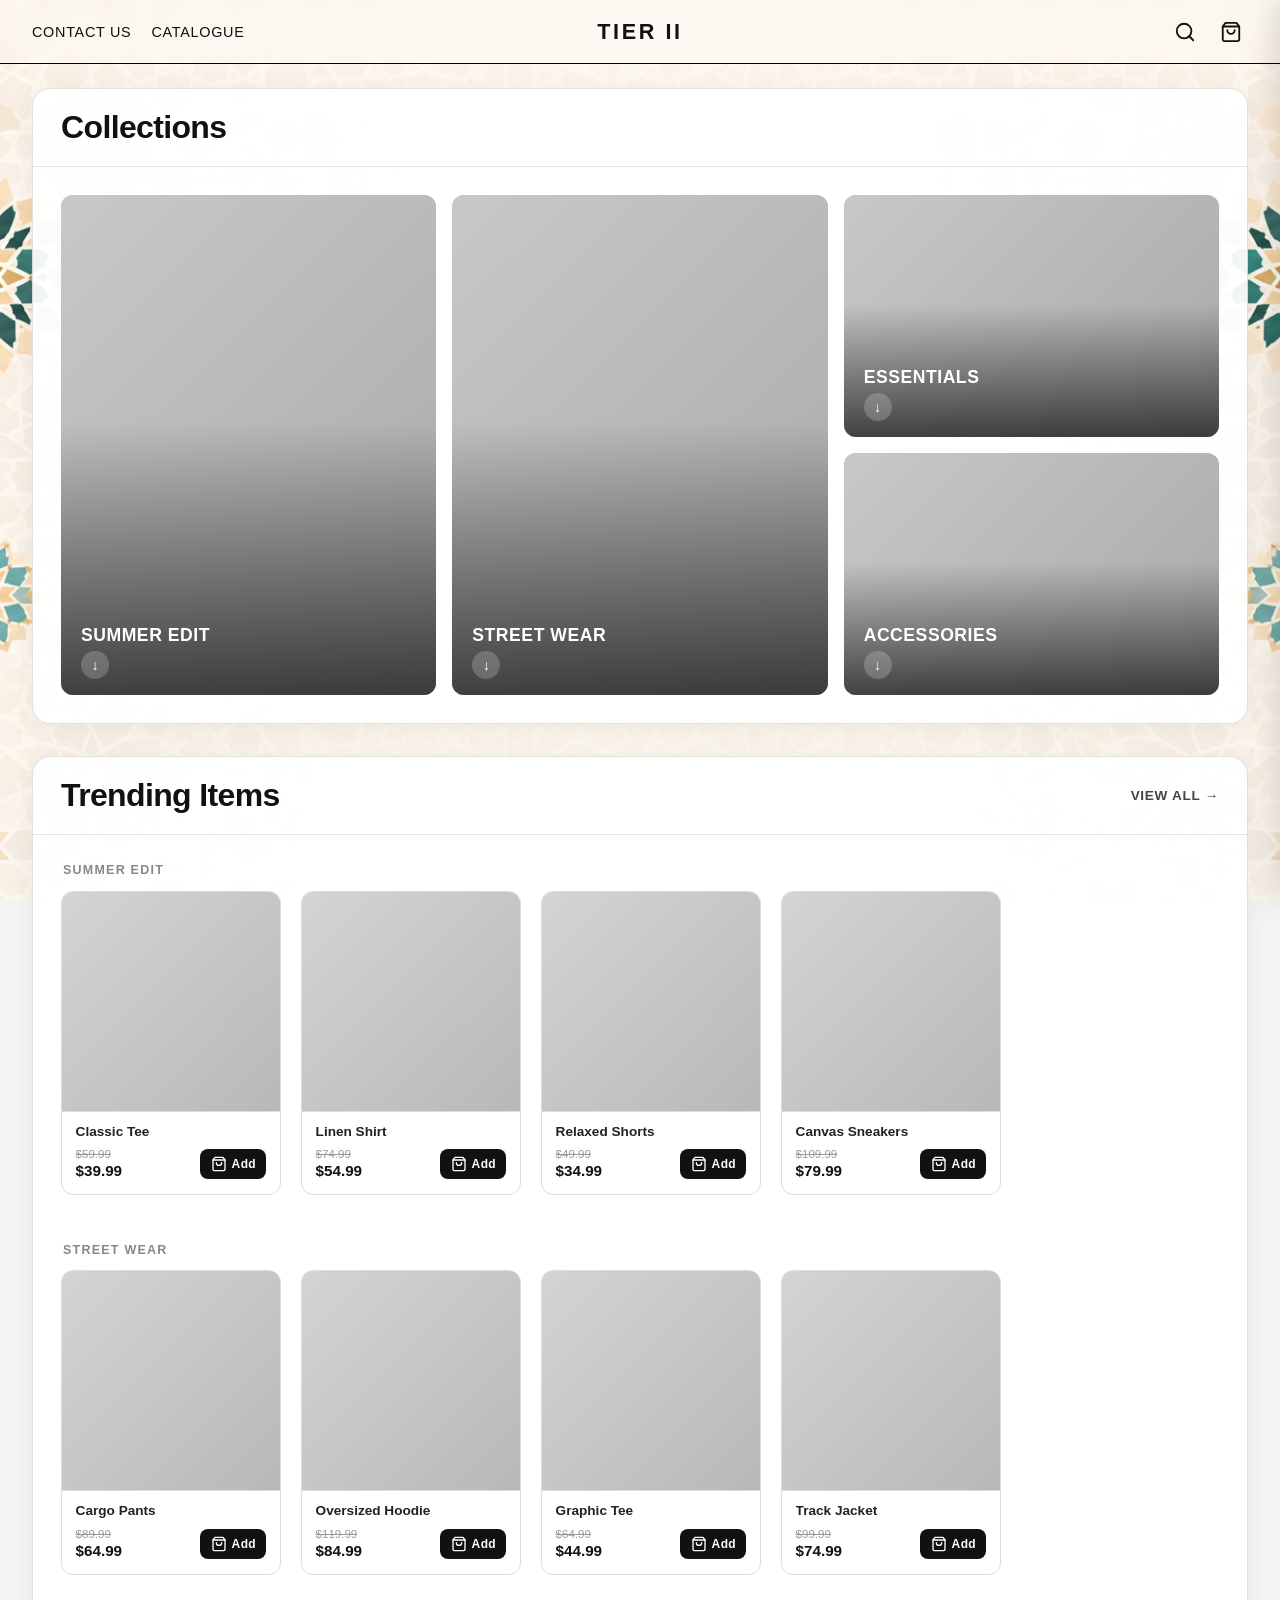
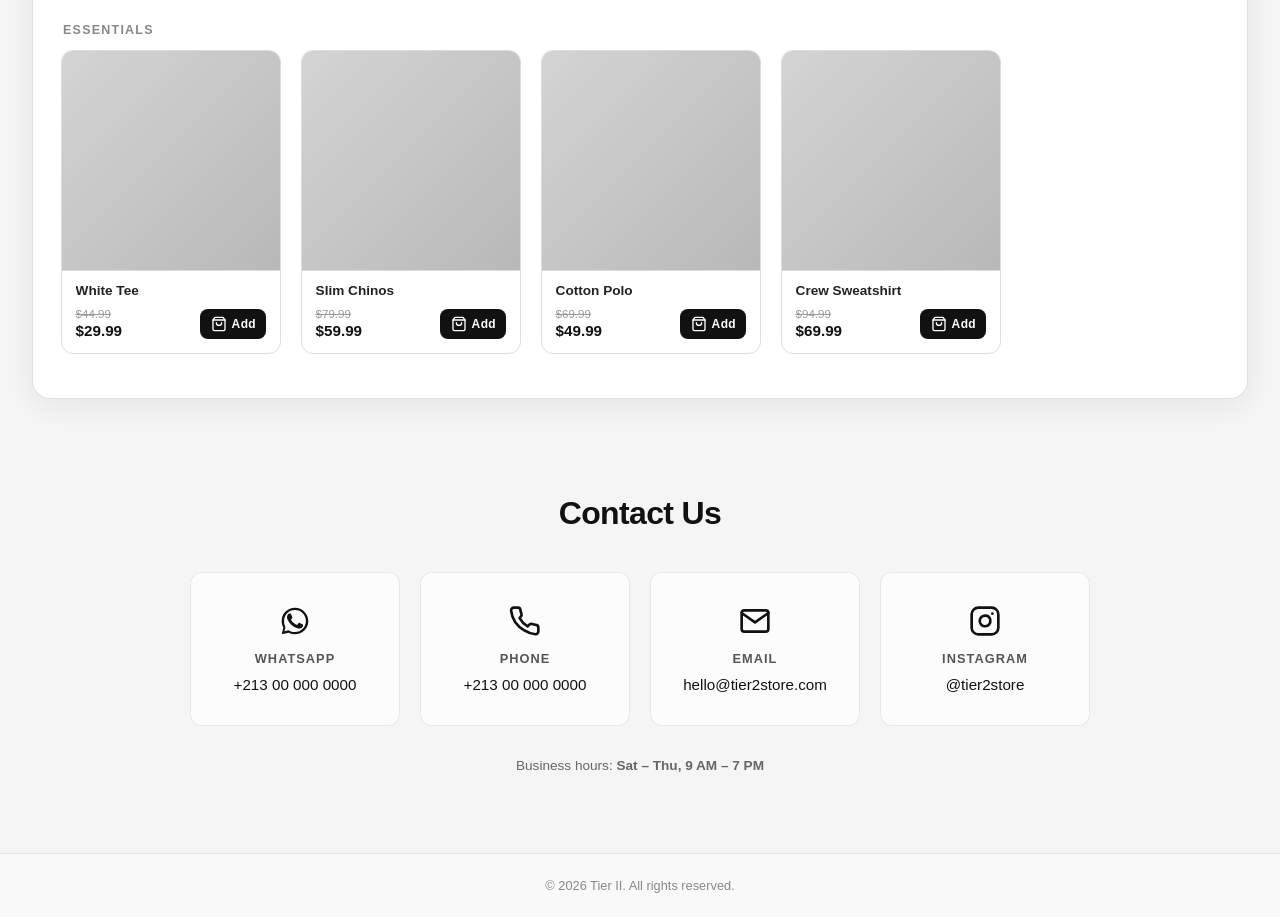
==== index.html @ 07cac742 "initial html and css" ====
<!DOCTYPE html>
<html lang="en">
<head>
  <meta charset="UTF-8" />
  <meta name="viewport" content="width=device-width, initial-scale=1.0" />
  <title>Tier II — Webstore</title>
  <link rel="stylesheet" href="style.css" />
</head>
<body>

  <!-- ═══════════════════════════════ NAVBAR ═══════════════════════════════ -->
  <nav class="navbar" id="navbar">
    <!-- Left: Contact Us -->
    <div class="nav-left">
      <a href="#contact" class="nav-link">Contact Us</a>
      <a href="catalogue.html" class="nav-link">Catalogue</a>
    </div>

    <!-- Center: Logo -->
    <div class="nav-center">
      <a href="#" class="nav-logo">TIER II</a>
    </div>

    <!-- Right: Icons -->
    <div class="nav-right">
      <!-- Search -->
      <button class="nav-icon-btn" aria-label="Search">
        <svg xmlns="http://www.w3.org/2000/svg" width="22" height="22" viewBox="0 0 24 24"
             fill="none" stroke="currentColor" stroke-width="2" stroke-linecap="round" stroke-linejoin="round">
          <circle cx="11" cy="11" r="8"/>
          <line x1="21" y1="21" x2="16.65" y2="16.65"/>
        </svg>
      </button>
      <!-- Bag -->
      <button class="nav-icon-btn bag-btn" id="bag-btn" aria-label="Shopping Bag">
        <svg xmlns="http://www.w3.org/2000/svg" width="22" height="22" viewBox="0 0 24 24"
             fill="none" stroke="currentColor" stroke-width="2" stroke-linecap="round" stroke-linejoin="round">
          <path d="M6 2 3 6v14a2 2 0 0 0 2 2h14a2 2 0 0 0 2-2V6l-3-4z"/>
          <line x1="3" y1="6" x2="21" y2="6"/>
          <path d="M16 10a4 4 0 0 1-8 0"/>
        </svg>
        <span class="bag-count" id="bag-count" aria-label="Items in bag">0</span>
      </button>
    </div>
  </nav>

  <!-- ══════════════════════════ SECTION 1 – COLLECTIONS ═══════════════════ -->
  <section class="collections" id="collections">
    <div class="section-header-bar">
      <h2 class="section-title">Collections</h2>
    </div>
    <div class="section-body">
    <div class="collections-grid">

      <!-- Col 1 – single tall box -->
      <div class="collection-box">
        <div class="collection-img"></div>
        <div class="collection-overlay">
          <span class="collection-title">Summer Edit</span>
          <span class="collection-arrow">↓</span>
        </div>
      </div>

      <!-- Col 2 – single tall box -->
      <div class="collection-box">
        <div class="collection-img"></div>
        <div class="collection-overlay">
          <span class="collection-title">Street Wear</span>
          <span class="collection-arrow">↓</span>
        </div>
      </div>

      <!-- Col 3 – two stacked boxes -->
      <div class="collection-col-split">
        <div class="collection-box">
          <div class="collection-img"></div>
          <div class="collection-overlay">
            <span class="collection-title">Essentials</span>
            <span class="collection-arrow">↓</span>
          </div>
        </div>
        <div class="collection-box">
          <div class="collection-img"></div>
          <div class="collection-overlay">
            <span class="collection-title">Accessories</span>
            <span class="collection-arrow">↓</span>
          </div>
        </div>
      </div>

    </div><!-- /.collections-grid -->
    </div><!-- /.section-body -->
  </section>

  <!-- ══════════════════════════ SECTION 2 – TRENDING ══════════════════════ -->
  <section class="trending" id="trending">
    <div class="section-header-bar">
      <h2 class="section-title">Trending Items</h2>
      <a href="catalogue.html" class="view-all">View All →</a>
    </div>
    <div class="section-body">

      <!-- ── Row 1: Summer Edit ───────────────────────── -->
      <div class="trending-row">
        <p class="trending-row-label">Summer Edit</p>
        <div class="trending-scroll">

          <!-- Card 1 -->
          <div class="product-card" data-name="Classic Tee" data-price="$39.99">
            <div class="card-img"></div>
            <div class="card-body">
              <p class="card-name">Classic Tee</p>
              <div class="card-pricing">
                <div class="card-prices">
                  <span class="price-before">$59.99</span>
                  <span class="price-after">$39.99</span>
                </div>
                <button class="add-to-cart">
                  <svg xmlns="http://www.w3.org/2000/svg" width="16" height="16" viewBox="0 0 24 24"
                       fill="none" stroke="currentColor" stroke-width="2" stroke-linecap="round" stroke-linejoin="round">
                    <path d="M6 2 3 6v14a2 2 0 0 0 2 2h14a2 2 0 0 0 2-2V6l-3-4z"/>
                    <line x1="3" y1="6" x2="21" y2="6"/>
                    <path d="M16 10a4 4 0 0 1-8 0"/>
                  </svg>
                  Add
                </button>
              </div>
            </div>
          </div>

          <!-- Card 2 -->
          <div class="product-card" data-name="Linen Shirt" data-price="$54.99">
            <div class="card-img"></div>
            <div class="card-body">
              <p class="card-name">Linen Shirt</p>
              <div class="card-pricing">
                <div class="card-prices">
                  <span class="price-before">$74.99</span>
                  <span class="price-after">$54.99</span>
                </div>
                <button class="add-to-cart">
                  <svg xmlns="http://www.w3.org/2000/svg" width="16" height="16" viewBox="0 0 24 24"
                       fill="none" stroke="currentColor" stroke-width="2" stroke-linecap="round" stroke-linejoin="round">
                    <path d="M6 2 3 6v14a2 2 0 0 0 2 2h14a2 2 0 0 0 2-2V6l-3-4z"/>
                    <line x1="3" y1="6" x2="21" y2="6"/>
                    <path d="M16 10a4 4 0 0 1-8 0"/>
                  </svg>
                  Add
                </button>
              </div>
            </div>
          </div>

          <!-- Card 3 -->
          <div class="product-card" data-name="Relaxed Shorts" data-price="$34.99">
            <div class="card-img"></div>
            <div class="card-body">
              <p class="card-name">Relaxed Shorts</p>
              <div class="card-pricing">
                <div class="card-prices">
                  <span class="price-before">$49.99</span>
                  <span class="price-after">$34.99</span>
                </div>
                <button class="add-to-cart">
                  <svg xmlns="http://www.w3.org/2000/svg" width="16" height="16" viewBox="0 0 24 24"
                       fill="none" stroke="currentColor" stroke-width="2" stroke-linecap="round" stroke-linejoin="round">
                    <path d="M6 2 3 6v14a2 2 0 0 0 2 2h14a2 2 0 0 0 2-2V6l-3-4z"/>
                    <line x1="3" y1="6" x2="21" y2="6"/>
                    <path d="M16 10a4 4 0 0 1-8 0"/>
                  </svg>
                  Add
                </button>
              </div>
            </div>
          </div>

          <!-- Card 4 -->
          <div class="product-card" data-name="Canvas Sneakers" data-price="$79.99">
            <div class="card-img"></div>
            <div class="card-body">
              <p class="card-name">Canvas Sneakers</p>
              <div class="card-pricing">
                <div class="card-prices">
                  <span class="price-before">$109.99</span>
                  <span class="price-after">$79.99</span>
                </div>
                <button class="add-to-cart">
                  <svg xmlns="http://www.w3.org/2000/svg" width="16" height="16" viewBox="0 0 24 24"
                       fill="none" stroke="currentColor" stroke-width="2" stroke-linecap="round" stroke-linejoin="round">
                    <path d="M6 2 3 6v14a2 2 0 0 0 2 2h14a2 2 0 0 0 2-2V6l-3-4z"/>
                    <line x1="3" y1="6" x2="21" y2="6"/>
                    <path d="M16 10a4 4 0 0 1-8 0"/>
                  </svg>
                  Add
                </button>
              </div>
            </div>
          </div>

        </div><!-- /.trending-scroll -->
      </div><!-- /.trending-row -->

      <!-- ── Row 2: Street Wear ───────────────────────── -->
      <div class="trending-row">
        <p class="trending-row-label">Street Wear</p>
        <div class="trending-scroll">

          <!-- Card 1 -->
          <div class="product-card" data-name="Cargo Pants" data-price="$64.99">
            <div class="card-img"></div>
            <div class="card-body">
              <p class="card-name">Cargo Pants</p>
              <div class="card-pricing">
                <div class="card-prices">
                  <span class="price-before">$89.99</span>
                  <span class="price-after">$64.99</span>
                </div>
                <button class="add-to-cart">
                  <svg xmlns="http://www.w3.org/2000/svg" width="16" height="16" viewBox="0 0 24 24"
                       fill="none" stroke="currentColor" stroke-width="2" stroke-linecap="round" stroke-linejoin="round">
                    <path d="M6 2 3 6v14a2 2 0 0 0 2 2h14a2 2 0 0 0 2-2V6l-3-4z"/>
                    <line x1="3" y1="6" x2="21" y2="6"/>
                    <path d="M16 10a4 4 0 0 1-8 0"/>
                  </svg>
                  Add
                </button>
              </div>
            </div>
          </div>

          <!-- Card 2 -->
          <div class="product-card" data-name="Oversized Hoodie" data-price="$84.99">
            <div class="card-img"></div>
            <div class="card-body">
              <p class="card-name">Oversized Hoodie</p>
              <div class="card-pricing">
                <div class="card-prices">
                  <span class="price-before">$119.99</span>
                  <span class="price-after">$84.99</span>
                </div>
                <button class="add-to-cart">
                  <svg xmlns="http://www.w3.org/2000/svg" width="16" height="16" viewBox="0 0 24 24"
                       fill="none" stroke="currentColor" stroke-width="2" stroke-linecap="round" stroke-linejoin="round">
                    <path d="M6 2 3 6v14a2 2 0 0 0 2 2h14a2 2 0 0 0 2-2V6l-3-4z"/>
                    <line x1="3" y1="6" x2="21" y2="6"/>
                    <path d="M16 10a4 4 0 0 1-8 0"/>
                  </svg>
                  Add
                </button>
              </div>
            </div>
          </div>

          <!-- Card 3 -->
          <div class="product-card" data-name="Graphic Tee" data-price="$44.99">
            <div class="card-img"></div>
            <div class="card-body">
              <p class="card-name">Graphic Tee</p>
              <div class="card-pricing">
                <div class="card-prices">
                  <span class="price-before">$64.99</span>
                  <span class="price-after">$44.99</span>
                </div>
                <button class="add-to-cart">
                  <svg xmlns="http://www.w3.org/2000/svg" width="16" height="16" viewBox="0 0 24 24"
                       fill="none" stroke="currentColor" stroke-width="2" stroke-linecap="round" stroke-linejoin="round">
                    <path d="M6 2 3 6v14a2 2 0 0 0 2 2h14a2 2 0 0 0 2-2V6l-3-4z"/>
                    <line x1="3" y1="6" x2="21" y2="6"/>
                    <path d="M16 10a4 4 0 0 1-8 0"/>
                  </svg>
                  Add
                </button>
              </div>
            </div>
          </div>

          <!-- Card 4 -->
          <div class="product-card" data-name="Track Jacket" data-price="$74.99">
            <div class="card-img"></div>
            <div class="card-body">
              <p class="card-name">Track Jacket</p>
              <div class="card-pricing">
                <div class="card-prices">
                  <span class="price-before">$99.99</span>
                  <span class="price-after">$74.99</span>
                </div>
                <button class="add-to-cart">
                  <svg xmlns="http://www.w3.org/2000/svg" width="16" height="16" viewBox="0 0 24 24"
                       fill="none" stroke="currentColor" stroke-width="2" stroke-linecap="round" stroke-linejoin="round">
                    <path d="M6 2 3 6v14a2 2 0 0 0 2 2h14a2 2 0 0 0 2-2V6l-3-4z"/>
                    <line x1="3" y1="6" x2="21" y2="6"/>
                    <path d="M16 10a4 4 0 0 1-8 0"/>
                  </svg>
                  Add
                </button>
              </div>
            </div>
          </div>

        </div><!-- /.trending-scroll -->
      </div><!-- /.trending-row -->

      <!-- ── Row 3: Essentials ────────────────────────── -->
      <div class="trending-row">
        <p class="trending-row-label">Essentials</p>
        <div class="trending-scroll">

          <!-- Card 1 -->
          <div class="product-card" data-name="White Tee" data-price="$29.99">
            <div class="card-img"></div>
            <div class="card-body">
              <p class="card-name">White Tee</p>
              <div class="card-pricing">
                <div class="card-prices">
                  <span class="price-before">$44.99</span>
                  <span class="price-after">$29.99</span>
                </div>
                <button class="add-to-cart">
                  <svg xmlns="http://www.w3.org/2000/svg" width="16" height="16" viewBox="0 0 24 24"
                       fill="none" stroke="currentColor" stroke-width="2" stroke-linecap="round" stroke-linejoin="round">
                    <path d="M6 2 3 6v14a2 2 0 0 0 2 2h14a2 2 0 0 0 2-2V6l-3-4z"/>
                    <line x1="3" y1="6" x2="21" y2="6"/>
                    <path d="M16 10a4 4 0 0 1-8 0"/>
                  </svg>
                  Add
                </button>
              </div>
            </div>
          </div>

          <!-- Card 2 -->
          <div class="product-card" data-name="Slim Chinos" data-price="$59.99">
            <div class="card-img"></div>
            <div class="card-body">
              <p class="card-name">Slim Chinos</p>
              <div class="card-pricing">
                <div class="card-prices">
                  <span class="price-before">$79.99</span>
                  <span class="price-after">$59.99</span>
                </div>
                <button class="add-to-cart">
                  <svg xmlns="http://www.w3.org/2000/svg" width="16" height="16" viewBox="0 0 24 24"
                       fill="none" stroke="currentColor" stroke-width="2" stroke-linecap="round" stroke-linejoin="round">
                    <path d="M6 2 3 6v14a2 2 0 0 0 2 2h14a2 2 0 0 0 2-2V6l-3-4z"/>
                    <line x1="3" y1="6" x2="21" y2="6"/>
                    <path d="M16 10a4 4 0 0 1-8 0"/>
                  </svg>
                  Add
                </button>
              </div>
            </div>
          </div>

          <!-- Card 3 -->
          <div class="product-card" data-name="Cotton Polo" data-price="$49.99">
            <div class="card-img"></div>
            <div class="card-body">
              <p class="card-name">Cotton Polo</p>
              <div class="card-pricing">
                <div class="card-prices">
                  <span class="price-before">$69.99</span>
                  <span class="price-after">$49.99</span>
                </div>
                <button class="add-to-cart">
                  <svg xmlns="http://www.w3.org/2000/svg" width="16" height="16" viewBox="0 0 24 24"
                       fill="none" stroke="currentColor" stroke-width="2" stroke-linecap="round" stroke-linejoin="round">
                    <path d="M6 2 3 6v14a2 2 0 0 0 2 2h14a2 2 0 0 0 2-2V6l-3-4z"/>
                    <line x1="3" y1="6" x2="21" y2="6"/>
                    <path d="M16 10a4 4 0 0 1-8 0"/>
                  </svg>
                  Add
                </button>
              </div>
            </div>
          </div>

          <!-- Card 4 -->
          <div class="product-card" data-name="Crew Sweatshirt" data-price="$69.99">
            <div class="card-img"></div>
            <div class="card-body">
              <p class="card-name">Crew Sweatshirt</p>
              <div class="card-pricing">
                <div class="card-prices">
                  <span class="price-before">$94.99</span>
                  <span class="price-after">$69.99</span>
                </div>
                <button class="add-to-cart">
                  <svg xmlns="http://www.w3.org/2000/svg" width="16" height="16" viewBox="0 0 24 24"
                       fill="none" stroke="currentColor" stroke-width="2" stroke-linecap="round" stroke-linejoin="round">
                    <path d="M6 2 3 6v14a2 2 0 0 0 2 2h14a2 2 0 0 0 2-2V6l-3-4z"/>
                    <line x1="3" y1="6" x2="21" y2="6"/>
                    <path d="M16 10a4 4 0 0 1-8 0"/>
                  </svg>
                  Add
                </button>
              </div>
            </div>
          </div>

        </div><!-- /.trending-scroll -->
      </div><!-- /.trending-row -->

    </div><!-- /.section-body -->
  </section>

  <!-- ══════════════════════════ SECTION 3 – CONTACT US ════════════════════ -->
  <section class="contact" id="contact">
    <h2 class="section-title">Contact Us</h2>

    <div class="contact-grid">

      <div class="contact-card">
        <div class="contact-icon">
          <!-- WhatsApp -->
          <svg xmlns="http://www.w3.org/2000/svg" width="32" height="32" viewBox="0 0 24 24" fill="currentColor">
            <path d="M17.472 14.382c-.297-.149-1.758-.867-2.03-.967-.273-.099-.471-.148-.67.15
                     -.197.297-.767.966-.94 1.164-.173.199-.347.223-.644.075-.297-.15-1.255-.463
                     -2.39-1.475-.883-.788-1.48-1.761-1.653-2.059-.173-.297-.018-.458.13-.606
                     .134-.133.298-.347.446-.521.149-.174.198-.298.298-.497.099-.198.05-.371
                     -.025-.52-.075-.149-.669-1.612-.916-2.207-.242-.579-.487-.5-.669-.51
                     a12.8 12.8 0 0 0-.57-.01c-.198 0-.52.074-.792.372-.272.297-1.04 1.016
                     -1.04 2.479 0 1.462 1.065 2.875 1.213 3.074.149.198 2.096 3.2 5.077 4.487
                     .709.306 1.262.489 1.694.625.712.227 1.36.195 1.871.118.571-.085 1.758-.719
                     2.006-1.413.248-.694.248-1.289.173-1.413-.074-.124-.272-.198-.57-.347z"/>
            <path d="M11.997 2.003A9.994 9.994 0 0 0 2 12c0 1.762.462 3.413 1.268 4.852L2 22l5.293
                     -1.249A9.979 9.979 0 0 0 12 22c5.514 0 10-4.486 10-10S17.514 2.003 11.997
                     2.003zm.003 18.25c-1.63 0-3.14-.44-4.44-1.2l-.318-.19-3.142.741.77-3.07
                     -.208-.326A8.202 8.202 0 0 1 3.8 12c0-4.52 3.682-8.2 8.2-8.2 4.52 0 8.2
                     3.68 8.2 8.2 0 4.518-3.68 8.25-8.2 8.253z"/>
          </svg>
        </div>
        <h3 class="contact-label">WhatsApp</h3>
        <a href="https://wa.me/21300000000" class="contact-value">+213 00 000 0000</a>
      </div>

      <div class="contact-card">
        <div class="contact-icon">
          <!-- Phone -->
          <svg xmlns="http://www.w3.org/2000/svg" width="32" height="32" viewBox="0 0 24 24"
               fill="none" stroke="currentColor" stroke-width="2" stroke-linecap="round" stroke-linejoin="round">
            <path d="M22 16.92v3a2 2 0 0 1-2.18 2 19.79 19.79 0 0 1-8.63-3.07A19.5 19.5 0 0 1
                     4.69 13a19.79 19.79 0 0 1-3.07-8.67A2 2 0 0 1 3.59 2h3a2 2 0 0 1 2 1.72
                     c.127.96.361 1.903.7 2.81a2 2 0 0 1-.45 2.11L7.91 9.91a16 16 0 0 0 6.06
                     6.06l1.27-1.27a2 2 0 0 1 2.11-.45c.907.339 1.85.573 2.81.7A2 2 0 0 1 22
                     16.92z"/>
          </svg>
        </div>
        <h3 class="contact-label">Phone</h3>
        <a href="tel:+21300000000" class="contact-value">+213 00 000 0000</a>
      </div>

      <div class="contact-card">
        <div class="contact-icon">
          <!-- Email -->
          <svg xmlns="http://www.w3.org/2000/svg" width="32" height="32" viewBox="0 0 24 24"
               fill="none" stroke="currentColor" stroke-width="2" stroke-linecap="round" stroke-linejoin="round">
            <path d="M4 4h16c1.1 0 2 .9 2 2v12c0 1.1-.9 2-2 2H4c-1.1 0-2-.9-2-2V6c0-1.1.9-2 2-2z"/>
            <polyline points="22,6 12,13 2,6"/>
          </svg>
        </div>
        <h3 class="contact-label">Email</h3>
        <a href="mailto:hello@tier2store.com" class="contact-value">hello@tier2store.com</a>
      </div>

      <div class="contact-card">
        <div class="contact-icon">
          <!-- Instagram -->
          <svg xmlns="http://www.w3.org/2000/svg" width="32" height="32" viewBox="0 0 24 24"
               fill="none" stroke="currentColor" stroke-width="2" stroke-linecap="round" stroke-linejoin="round">
            <rect x="2" y="2" width="20" height="20" rx="5" ry="5"/>
            <path d="M16 11.37A4 4 0 1 1 12.63 8 4 4 0 0 1 16 11.37z"/>
            <line x1="17.5" y1="6.5" x2="17.51" y2="6.5"/>
          </svg>
        </div>
        <h3 class="contact-label">Instagram</h3>
        <a href="https://instagram.com/tier2store" class="contact-value">@tier2store</a>
      </div>

    </div>

    <p class="contact-hours">Business hours: <strong>Sat – Thu, 9 AM – 7 PM</strong></p>
  </section>

  <footer class="footer">
    <p>© 2026 Tier II. All rights reserved.</p>
  </footer>

  <!-- ══════════════════════════ BAG PANEL ══════════════════════════════ -->
  <!-- Overlay (click to close) -->
  <div class="bag-overlay" id="bag-overlay"></div>

  <!-- Slide-in panel -->
  <aside class="bag-panel" id="bag-panel" aria-label="Shopping Bag">
    <div class="bag-panel-header">
      <span>Your Bag</span>
      <button class="bag-close-btn" id="bag-close-btn" aria-label="Close bag">✕</button>
    </div>
    <div class="bag-items" id="bag-items">
      <!-- Items rendered by JS -->
      <p class="bag-empty" id="bag-empty">Your bag is empty.</p>
    </div>
    <div class="bag-checkout">
      <a id="bag-checkout-btn" href="#" class="btn-whatsapp" target="_blank" rel="noopener">
        <svg xmlns="http://www.w3.org/2000/svg" width="18" height="18" viewBox="0 0 24 24" fill="currentColor" style="vertical-align:middle;margin-right:6px;">
          <path d="M17.472 14.382c-.297-.149-1.758-.867-2.03-.967-.273-.099-.471-.148-.67.15-.197.297-.767.966-.94 1.164-.173.199-.347.223-.644.075-.297-.15-1.255-.463-2.39-1.475-.883-.788-1.48-1.761-1.653-2.059-.173-.297-.018-.458.13-.606.134-.133.298-.347.446-.521.149-.174.198-.298.298-.497.099-.198.05-.371-.025-.52-.075-.149-.669-1.612-.916-2.207-.242-.579-.487-.5-.669-.51a12.8 12.8 0 0 0-.57-.01c-.198 0-.52.074-.792.372-.272.297-1.04 1.016-1.04 2.479 0 1.462 1.065 2.875 1.213 3.074.149.198 2.096 3.2 5.077 4.487.709.306 1.262.489 1.694.625.712.227 1.36.195 1.871.118.571-.085 1.758-.719 2.006-1.413.248-.694.248-1.289.173-1.413-.074-.124-.272-.198-.57-.347z"/>
          <path d="M11.997 2.003A9.994 9.994 0 0 0 2 12c0 1.762.462 3.413 1.268 4.852L2 22l5.293-1.249A9.979 9.979 0 0 0 12 22c5.514 0 10-4.486 10-10S17.514 2.003 11.997 2.003zm.003 18.25c-1.63 0-3.14-.44-4.44-1.2l-.318-.19-3.142.741.77-3.07-.208-.326A8.202 8.202 0 0 1 3.8 12c0-4.52 3.682-8.2 8.2-8.2 4.52 0 8.2 3.68 8.2 8.2 0 4.518-3.68 8.25-8.2 8.253z"/>
        </svg>
        Checkout via WhatsApp
      </a>
    </div>
  </aside>

  <script src="script.js"></script>
</body>
</html>
---- style.css ----
/* ═══════════════════════════════════════════════════
   TIER II — WEBSTORE  |  style.css
   ═══════════════════════════════════════════════════ */

/* ── Reset & Base ─────────────────────────────────── */
*, *::before, *::after {
  box-sizing: border-box;
  margin: 0;
  padding: 0;
}

:root {
  --nav-height: 64px;
  --accent: #111111;
  --gray-light: #e0e0e0;
  --gray-mid: #c0c0c0;
  --radius: 12px;
  --shadow: 0 4px 24px rgba(0,0,0,0.12);
  --transition: 0.3s ease;
}

html {
  scroll-behavior: smooth;
}

body {
  font-family: 'Helvetica Neue', Helvetica, Arial, sans-serif;
  color: #111;
  background-color: #f5f5f5;
  /* Frozen background image */
  background-image: url('./imgs/light-background.png');
  background-attachment: fixed;
  background-size: cover;
  background-position: center center;
  background-repeat: no-repeat;
  min-height: 100vh;
}

a {
  text-decoration: none;
  color: inherit;
}

button {
  cursor: pointer;
  border: none;
  background: none;
  font-family: inherit;
}

/* ── Section Titles ───────────────────────────────── */
.section-title {
  font-size: clamp(1.4rem, 3vw, 2rem);
  font-weight: 700;
  letter-spacing: -0.02em;
  color: #111;
}

/* ════════════════════════════════════════════════════
   NAVBAR
   ════════════════════════════════════════════════════ */
.navbar {
  position: fixed;
  top: 0;
  left: 0;
  right: 0;
  z-index: 1000;
  height: var(--nav-height);

  display: flex;
  align-items: center;
  justify-content: space-between;
  padding: 0 2rem;

  background: rgba(255, 255, 255, 0.25);
  backdrop-filter: blur(16px);
  -webkit-backdrop-filter: blur(16px);
  border-bottom: 1px solid #000;

  /* Show / hide transitions */
  transform: translateY(0);
  transition: transform 0.35s ease, opacity 0.35s ease;
  opacity: 1;
}

.navbar.hidden {
  transform: translateY(-100%);
  opacity: 0;
}

/* Left */
.nav-left {
  display: flex;
  align-items: center;
  gap: 1.25rem;
  position: relative;
}

.nav-left .nav-link {
  font-size: 0.9rem;
  font-weight: 500;
  letter-spacing: 0.05em;
  text-transform: uppercase;
  color: #111;
  transition: opacity var(--transition);
}
.nav-left .nav-link:hover { opacity: 0.55; }

/* Center logo */
.nav-center .nav-logo {
  font-size: 1.35rem;
  font-weight: 800;
  letter-spacing: 0.12em;
  text-transform: uppercase;
  color: #111;
  position: absolute;
  left: 50%;
  top:50%;
  transform: translate(-50%, -50%);
}

/* Right icons */
.nav-right {
  display: flex;
  align-items: center;
  gap: 0.75rem;
}
.nav-icon-btn {
  display: flex;
  align-items: center;
  justify-content: center;
  padding: 6px;
  color: #111;
  border-radius: 50%;
  transition: background var(--transition), opacity var(--transition);
}
.nav-icon-btn:hover {
  background: rgba(0,0,0,0.06);
}

/* ════════════════════════════════════════════════════
   SECTION BOXES — each section is its own card
   ════════════════════════════════════════════════════ */
.collections,
.trending {
  margin: 2rem 2rem 0;
  background: rgba(255, 255, 255, 0.93);
  border: 1px solid rgba(0, 0, 0, 0.12);
  border-radius: 18px;
  overflow: hidden;
  box-shadow: 0 6px 32px rgba(0, 0, 0, 0.07);
}

/* Last box gets bottom margin too */
.trending {
  margin-bottom: 2rem;
}

/* Title bar — sits above the border */
.section-header-bar {
  display: flex;
  align-items: center;
  justify-content: space-between;
  padding: 1.25rem 1.75rem;
  border-bottom: 1px solid rgba(0, 0, 0, 0.1);
}

/* Content area below the title border */
.section-body {
  padding: 1.75rem;
}

/* ════════════════════════════════════════════════════
   COLLECTIONS — top spacing accounts for fixed navbar
   ════════════════════════════════════════════════════ */
.collections {
  margin-top: calc(var(--nav-height) + 1.5rem);
}

.collections > .section-title {
  margin-bottom: 1.5rem;
}

/* Grid: 3 columns */
.collections-grid {
  display: grid;
  grid-template-columns: 1fr 1fr 1fr;
  grid-template-rows: 500px;
  gap: 1rem;
}

/* Col 3 split */
.collection-col-split {
  display: flex;
  flex-direction: column;
  gap: 1rem;
  height: 100%;
}

.collection-col-split .collection-box {
  flex: 1;
}

/* Single collection box */
.collection-box {
  position: relative;
  overflow: hidden;
  border-radius: var(--radius);
  cursor: pointer;
  height: 100%;
  background: var(--gray-mid);
}

/* Gray placeholder for image */
.collection-img {
  position: absolute;
  inset: 0;
  background: linear-gradient(135deg, #c8c8c8 0%, #a8a8a8 100%);
  transition: transform 0.55s ease;
}

.collection-box:hover .collection-img {
  transform: scale(1.04);
}

/* Gradient overlay + text */
.collection-overlay {
  position: absolute;
  inset: 0;
  background: linear-gradient(to top, rgba(0,0,0,0.65) 0%, rgba(0,0,0,0) 55%);
  display: flex;
  flex-direction: column;
  align-items: flex-start;
  justify-content: flex-end;
  padding: 1.25rem 1.25rem 1rem;
  gap: 0.3rem;
}

.collection-title {
  color: #fff;
  font-size: 1.1rem;
  font-weight: 700;
  letter-spacing: 0.03em;
  text-transform: uppercase;
}

/* Arrow */
.collection-arrow {
  display: inline-flex;
  align-items: center;
  justify-content: center;
  width: 28px;
  height: 28px;
  background: rgba(255,255,255,0.2);
  border-radius: 50%;
  color: #fff;
  font-size: 0.9rem;
  transition: transform 0.3s ease, background 0.3s ease;
}

.collection-box:hover .collection-arrow {
  transform: translateY(4px);
  background: rgba(255,255,255,0.35);
}

/* ════════════════════════════════════════════════════
   TRENDING ITEMS
   ════════════════════════════════════════════════════ */
.trending {
  /* box styles already set above — no extra padding needed here */
}

.view-all {
  font-size: 0.85rem;
  font-weight: 600;
  letter-spacing: 0.05em;
  text-transform: uppercase;
  color: #444;
  transition: color var(--transition);
}
.view-all:hover { color: #000; }

/* Collection row inside trending */
.trending-row {
  margin-bottom: 2rem;
}
.trending-row:last-child {
  margin-bottom: 0;
}

/* Sub-label for each collection row */
.trending-row-label {
  font-size: 0.78rem;
  font-weight: 700;
  letter-spacing: 0.1em;
  text-transform: uppercase;
  color: #888;
  margin-bottom: 0.85rem;
  padding-left: 2px;
}

/* Horizontal scrollable row */
.trending-scroll {
  display: flex;
  gap: 1.25rem;
  overflow-x: auto;
  padding-bottom: 1rem;
  scroll-snap-type: x mandatory;
  -webkit-overflow-scrolling: touch;
}

/* Hide scrollbar but keep functionality */
.trending-scroll::-webkit-scrollbar { height: 4px; }
.trending-scroll::-webkit-scrollbar-track { background: rgba(0,0,0,0.04); border-radius: 2px; }
.trending-scroll::-webkit-scrollbar-thumb { background: rgba(0,0,0,0.18); border-radius: 2px; }

/* Product Card */
.product-card {
  flex: 0 0 220px;
  border: 1px solid #ddd;
  border-radius: var(--radius);
  overflow: hidden;
  background: rgba(255,255,255,0.75);
  scroll-snap-align: start;
  transition: transform 0.3s ease, box-shadow 0.3s ease;
}

.product-card:hover {
  transform: scale(1.035);
  box-shadow: var(--shadow);
}

/* Card image placeholder */
.card-img {
  width: 100%;
  height: 220px;
  background: linear-gradient(135deg, #d4d4d4 0%, #b8b8b8 100%);
  border-bottom: 1px solid #ddd;
}

/* Card body */
.card-body {
  padding: 0.75rem 0.85rem 0.85rem;
}

.card-name {
  font-size: 0.85rem;
  font-weight: 600;
  margin-bottom: 0.6rem;
  white-space: nowrap;
  overflow: hidden;
  text-overflow: ellipsis;
  color: #222;
}

.card-pricing {
  display: flex;
  align-items: center;
  justify-content: space-between;
  gap: 0.5rem;
}

.card-prices {
  display: flex;
  flex-direction: column;
  line-height: 1.2;
}

.price-before {
  font-size: 0.72rem;
  color: #999;
  text-decoration: line-through;
}

.price-after {
  font-size: 0.95rem;
  font-weight: 700;
  color: #111;
}

/* Add to cart button */
.add-to-cart {
  display: flex;
  align-items: center;
  gap: 0.3rem;
  font-size: 0.75rem;
  font-weight: 600;
  letter-spacing: 0.03em;
  background: #111;
  color: #fff;
  padding: 0.45rem 0.65rem;
  border-radius: 8px;
  white-space: nowrap;
  transition: background var(--transition), transform var(--transition);
}

.add-to-cart:hover {
  background: #333;
  transform: scale(1.04);
}

/* ════════════════════════════════════════════════════
   CONTACT US
   ════════════════════════════════════════════════════ */
.contact {
  padding: 4rem 2rem 5rem;
}

.contact > .section-title {
  margin-bottom: 2.5rem;
  text-align: center;
}

.contact-grid {
  display: grid;
  grid-template-columns: repeat(auto-fit, minmax(200px, 1fr));
  gap: 1.25rem;
  max-width: 900px;
  margin: 0 auto 2rem;
}

.contact-card {
  display: flex;
  flex-direction: column;
  align-items: center;
  gap: 0.6rem;
  padding: 2rem 1.25rem;
  background: rgba(255,255,255,0.7);
  border: 1px solid rgba(0,0,0,0.08);
  border-radius: var(--radius);
  text-align: center;
  backdrop-filter: blur(8px);
  -webkit-backdrop-filter: blur(8px);
  transition: transform var(--transition), box-shadow var(--transition);
}

.contact-card:hover {
  transform: translateY(-4px);
  box-shadow: var(--shadow);
}

.contact-icon {
  color: #111;
}

.contact-label {
  font-size: 0.8rem;
  font-weight: 700;
  text-transform: uppercase;
  letter-spacing: 0.08em;
  color: #555;
}

.contact-value {
  font-size: 0.95rem;
  font-weight: 500;
  color: #111;
  transition: opacity var(--transition);
}

.contact-value:hover { opacity: 0.6; }

.contact-hours {
  text-align: center;
  font-size: 0.85rem;
  color: #666;
  margin-top: 1rem;
}

/* ════════════════════════════════════════════════════
   BAG COUNT BADGE
   ════════════════════════════════════════════════════ */
.bag-btn {
  position: relative;
}

.bag-count {
  position: absolute;
  top: -4px;
  right: -4px;
  min-width: 18px;
  height: 18px;
  padding: 0 4px;
  background: #111;
  color: #fff;
  font-size: 0.65rem;
  font-weight: 700;
  border-radius: 999px;
  display: flex;
  align-items: center;
  justify-content: center;
  line-height: 1;
  pointer-events: none;
  /* Hidden when 0 */
  opacity: 0;
  transform: scale(0.6);
  transition: opacity 0.2s ease, transform 0.2s ease;
}

.bag-count.visible {
  opacity: 1;
  transform: scale(1);
}

/* ════════════════════════════════════════════════════
   BAG PANEL
   ════════════════════════════════════════════════════ */

/* Full-screen semi-transparent overlay */
.bag-overlay {
  position: fixed;
  inset: 0;
  background: rgba(0, 0, 0, 0.35);
  z-index: 1100;
  opacity: 0;
  pointer-events: none;
  transition: opacity 0.3s ease;
}

.bag-overlay.open {
  opacity: 1;
  pointer-events: all;
}

/* Slide-in panel from the right */
.bag-panel {
  position: fixed;
  top: 0;
  right: 0;
  bottom: 0;
  width: 380px;
  max-width: 100vw;
  background: #fff;
  z-index: 1200;
  display: flex;
  flex-direction: column;
  box-shadow: -4px 0 32px rgba(0, 0, 0, 0.15);
  transform: translateX(100%);
  transition: transform 0.35s ease;
}

.bag-panel.open {
  transform: translateX(0);
}

/* Header row */
.bag-panel-header {
  display: flex;
  align-items: center;
  justify-content: space-between;
  padding: 1.25rem 1.5rem;
  border-bottom: 1px solid rgba(0, 0, 0, 0.1);
  font-size: 1rem;
  font-weight: 700;
  letter-spacing: 0.04em;
  text-transform: uppercase;
  color: #111;
  flex-shrink: 0;
}

/* Close button */
.bag-close-btn {
  font-size: 1.1rem;
  color: #555;
  padding: 4px 8px;
  border-radius: 6px;
  transition: background var(--transition), color var(--transition);
}
.bag-close-btn:hover {
  background: rgba(0, 0, 0, 0.06);
  color: #111;
}

/* Scrollable items list */
.bag-items {
  flex: 1;
  overflow-y: auto;
  padding: 1rem 1.5rem;
}

/* Empty state */
.bag-empty {
  color: #aaa;
  font-size: 0.9rem;
  text-align: center;
  margin-top: 2rem;
}

/* Individual item row */
.bag-item {
  display: flex;
  align-items: center;
  justify-content: space-between;
  gap: 0.75rem;
  padding: 0.75rem 0;
  border-bottom: 1px solid rgba(0, 0, 0, 0.07);
}

.bag-item-info {
  flex: 1;
}

.bag-item-name {
  font-size: 0.9rem;
  font-weight: 600;
  color: #111;
}

.bag-item-price {
  font-size: 0.8rem;
  color: #666;
  margin-top: 2px;
}

/* Remove button */
.bag-item-remove {
  font-size: 0.8rem;
  color: #aaa;
  padding: 4px 6px;
  border-radius: 6px;
  flex-shrink: 0;
  transition: color var(--transition), background var(--transition);
}
.bag-item-remove:hover {
  color: #c00;
  background: rgba(200, 0, 0, 0.06);
}

/* Fixed bottom checkout area */
.bag-checkout {
  padding: 1.25rem 1.5rem;
  border-top: 1px solid rgba(0, 0, 0, 0.1);
  flex-shrink: 0;
}

/* WhatsApp green button */
.btn-whatsapp {
  display: flex;
  align-items: center;
  justify-content: center;
  width: 100%;
  padding: 0.85rem 1rem;
  background: #25D366;
  color: #fff;
  font-size: 0.9rem;
  font-weight: 700;
  letter-spacing: 0.04em;
  border-radius: var(--radius);
  text-transform: uppercase;
  transition: background var(--transition), transform var(--transition);
}
.btn-whatsapp:hover {
  background: #1ebe5d;
  transform: scale(1.02);
}

/* ════════════════════════════════════════════════════
   FOOTER
   ════════════════════════════════════════════════════ */
.footer {
  text-align: center;
  padding: 1.5rem 2rem;
  border-top: 1px solid rgba(0,0,0,0.08);
  font-size: 0.8rem;
  color: #888;
  background: rgba(255,255,255,0.4);
  backdrop-filter: blur(8px);
  -webkit-backdrop-filter: blur(8px);
}

/* ════════════════════════════════════════════════════
   RESPONSIVE
   ════════════════════════════════════════════════════ */
@media (max-width: 768px) {
  .collections,
  .trending {
    margin-left: 1rem;
    margin-right: 1rem;
  }

  .collections-grid {
    grid-template-columns: 1fr 1fr;
    grid-template-rows: 260px 260px;
  }

  /* Col 3 spans full width below */
  .collection-col-split {
    flex-direction: row;
    grid-column: 1 / -1;
    height: 200px;
  }

  .product-card {
    flex: 0 0 180px;
  }

  .card-img { height: 180px; }
}

@media (max-width: 480px) {
  .navbar { padding: 0 1rem; }
  .collections,
  .trending {
    margin-left: 0.75rem;
    margin-right: 0.75rem;
    border-radius: 14px;
  }
  .section-body { padding: 1.25rem; }
  .contact { padding: 2rem 1rem; }

  .collections-grid {
    grid-template-columns: 1fr;
    grid-template-rows: auto;
    height: auto;
  }

  .collection-box { height: 240px; }

  .collection-col-split {
    flex-direction: column;
    height: auto;
    grid-column: auto;
  }

  .collection-col-split .collection-box { height: 200px; flex: none; }
}
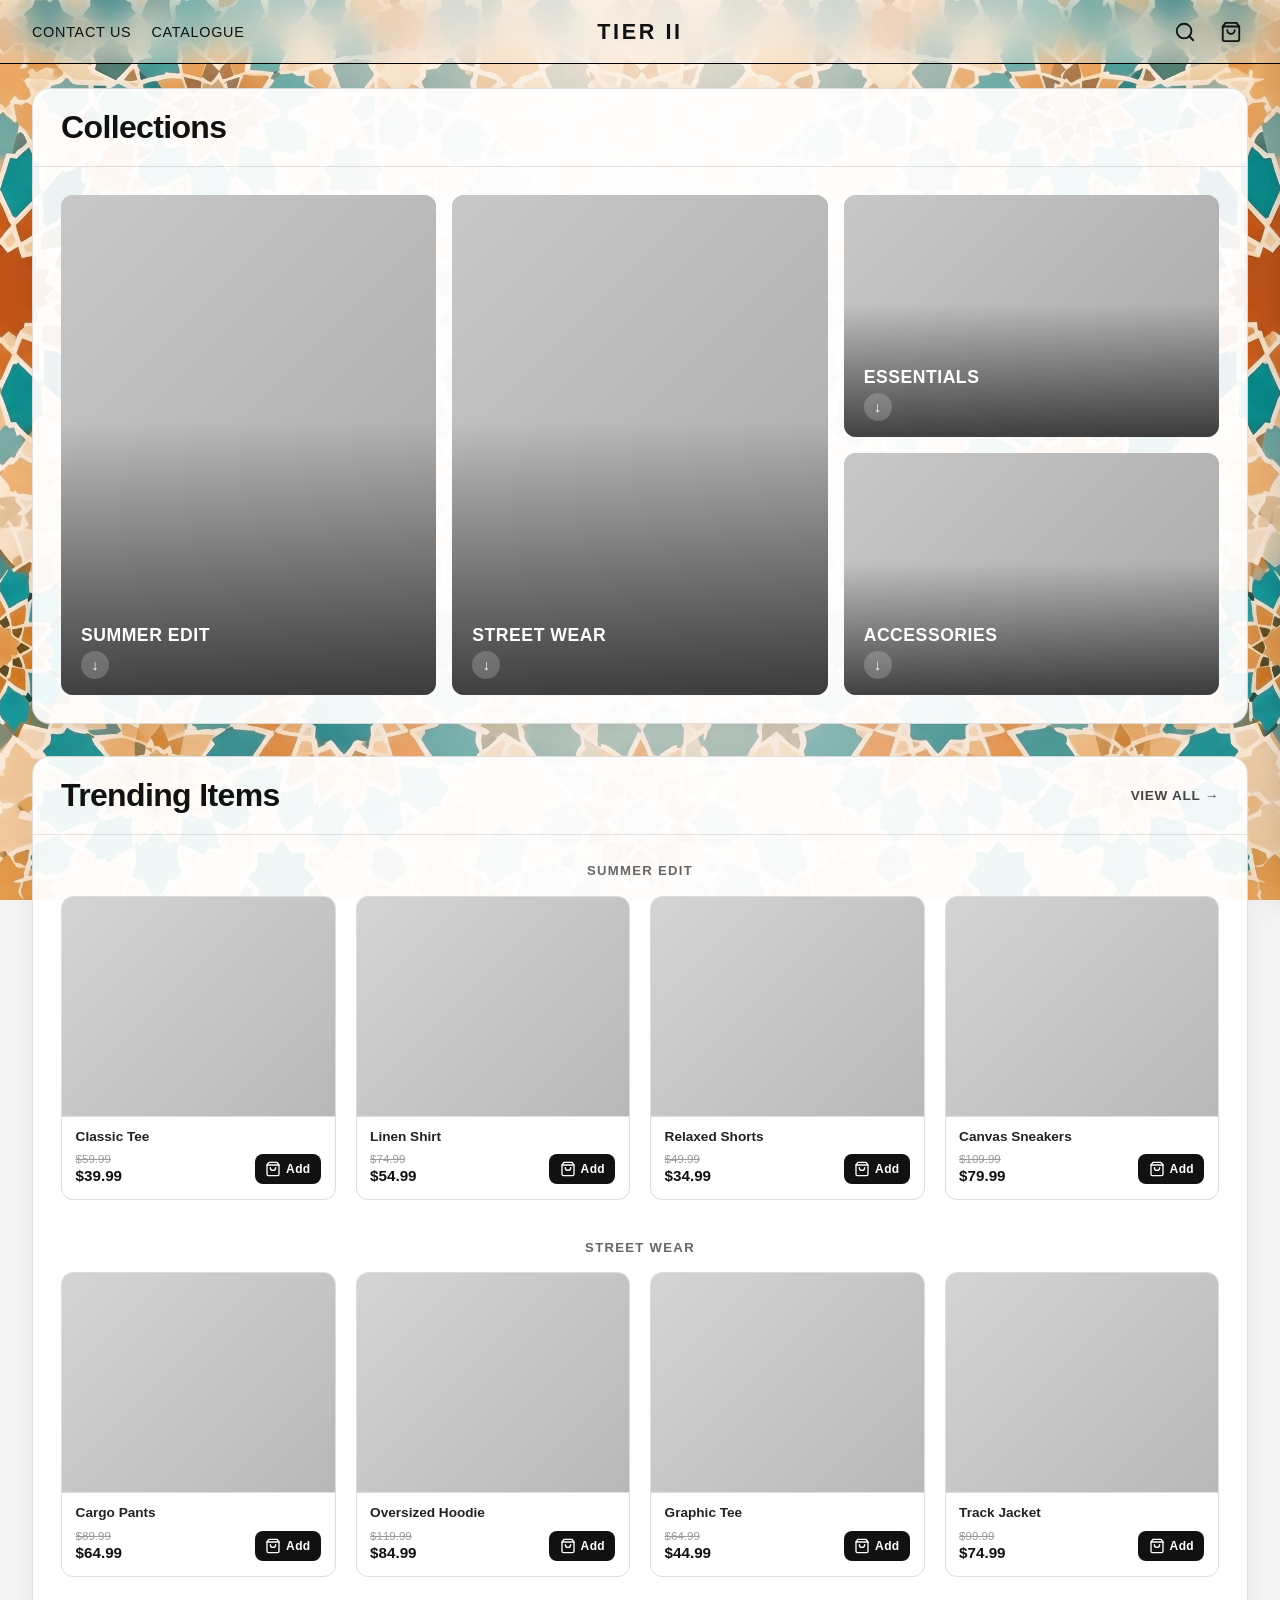
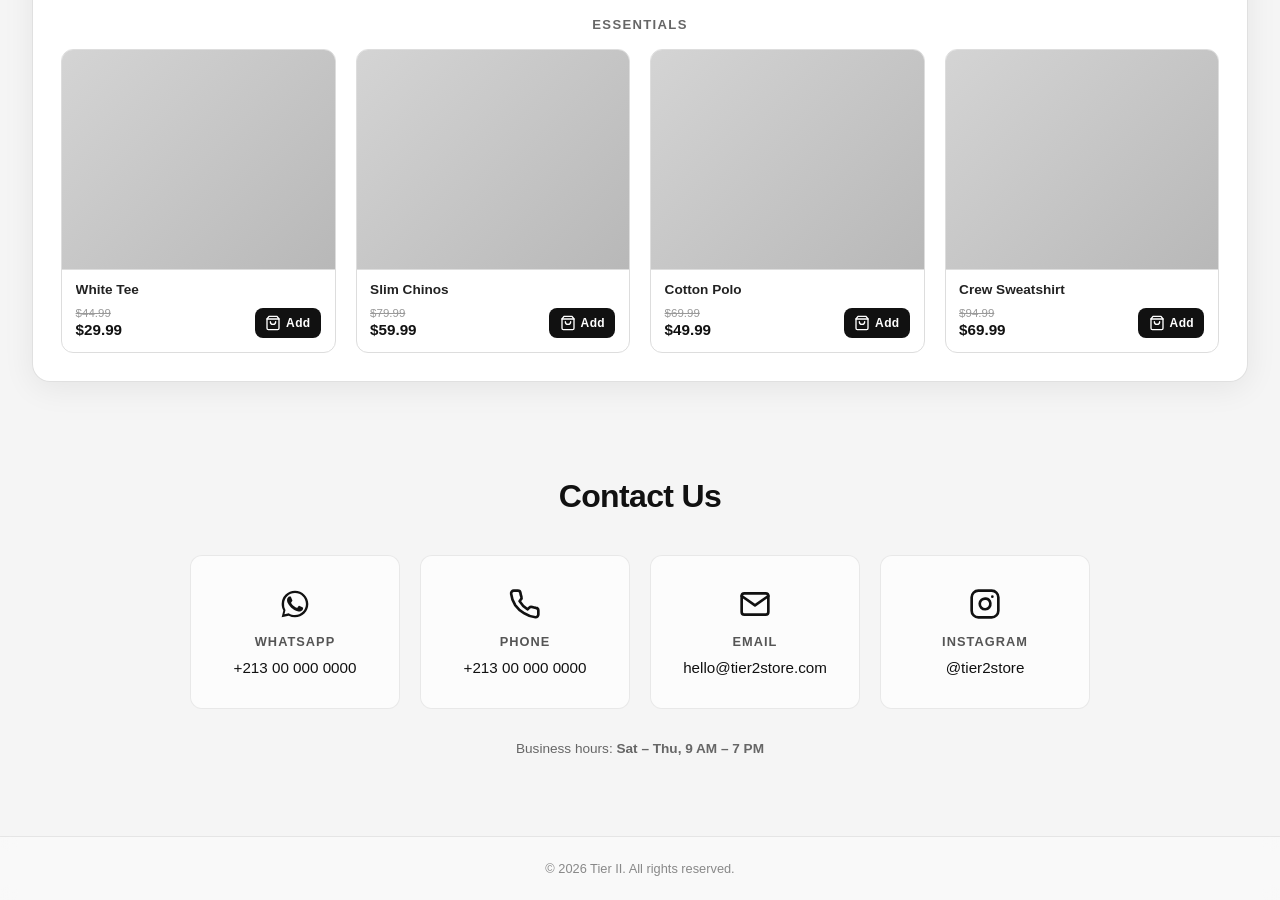
==== commit 4e1fd7f9: "refining" ====
--- a/index.html
+++ b/index.html
@@ -10,10 +10,19 @@
 
   <!-- ═══════════════════════════════ NAVBAR ═══════════════════════════════ -->
   <nav class="navbar" id="navbar">
-    <!-- Left: Contact Us -->
+    <!-- Left: Navigation (burger on medium/small, links on desktop) -->
     <div class="nav-left">
-      <a href="#contact" class="nav-link">Contact Us</a>
-      <a href="catalogue.html" class="nav-link">Catalogue</a>
+      <button class="nav-burger-btn" id="nav-burger-btn" aria-label="Toggle navigation menu" aria-expanded="false">
+        <span class="burger-lines">
+          <span class="line"></span>
+          <span class="line"></span>
+          <span class="line"></span>
+        </span>
+      </button>
+      <div class="nav-menu" id="nav-menu">
+        <a href="#contact" class="nav-link">Contact Us</a>
+        <a href="catalogue.html" class="nav-link">Catalogue</a>
+      </div>
     </div>
 
     <!-- Center: Logo -->
@@ -24,7 +33,7 @@
     <!-- Right: Icons -->
     <div class="nav-right">
       <!-- Search -->
-      <button class="nav-icon-btn" aria-label="Search">
+      <button class="nav-icon-btn" id="nav-search-btn" aria-label="Search">
         <svg xmlns="http://www.w3.org/2000/svg" width="22" height="22" viewBox="0 0 24 24"
              fill="none" stroke="currentColor" stroke-width="2" stroke-linecap="round" stroke-linejoin="round">
           <circle cx="11" cy="11" r="8"/>
@@ -42,6 +51,21 @@
         <span class="bag-count" id="bag-count" aria-label="Items in bag">0</span>
       </button>
     </div>
+
+    <!-- Search Overlay -->
+    <div class="nav-search-overlay" id="nav-search-overlay">
+      <form class="nav-search-form" id="nav-search-form" action="catalogue.html" method="GET">
+        <svg class="nav-search-icon" xmlns="http://www.w3.org/2000/svg" width="20" height="20" viewBox="0 0 24 24"
+             fill="none" stroke="currentColor" stroke-width="2" stroke-linecap="round" stroke-linejoin="round">
+          <circle cx="11" cy="11" r="8"/>
+          <line x1="21" y1="21" x2="16.65" y2="16.65"/>
+        </svg>
+        <input type="text" name="search" id="nav-search-input" class="nav-search-input"
+               placeholder="Search products, collections..." autocomplete="off" />
+        <button type="submit" class="nav-search-submit">Search</button>
+        <button type="button" class="nav-search-close" id="nav-search-close" aria-label="Close search">✕</button>
+      </form>
+    </div>
   </nav>
 
   <!-- ══════════════════════════ SECTION 1 – COLLECTIONS ═══════════════════ -->
@@ -103,7 +127,7 @@
       <!-- ── Row 1: Summer Edit ───────────────────────── -->
       <div class="trending-row">
         <p class="trending-row-label">Summer Edit</p>
-        <div class="trending-scroll">
+        <div class="trending-grid">
 
           <!-- Card 1 -->
           <div class="product-card" data-name="Classic Tee" data-price="$39.99">
@@ -197,13 +221,13 @@
             </div>
           </div>
 
-        </div><!-- /.trending-scroll -->
+        </div><!-- /.trending-grid -->
       </div><!-- /.trending-row -->
 
       <!-- ── Row 2: Street Wear ───────────────────────── -->
       <div class="trending-row">
         <p class="trending-row-label">Street Wear</p>
-        <div class="trending-scroll">
+        <div class="trending-grid">
 
           <!-- Card 1 -->
           <div class="product-card" data-name="Cargo Pants" data-price="$64.99">
@@ -297,13 +321,13 @@
             </div>
           </div>
 
-        </div><!-- /.trending-scroll -->
+        </div><!-- /.trending-grid -->
       </div><!-- /.trending-row -->
 
       <!-- ── Row 3: Essentials ────────────────────────── -->
       <div class="trending-row">
         <p class="trending-row-label">Essentials</p>
-        <div class="trending-scroll">
+        <div class="trending-grid">
 
           <!-- Card 1 -->
           <div class="product-card" data-name="White Tee" data-price="$29.99">
@@ -397,7 +421,7 @@
             </div>
           </div>
 
-        </div><!-- /.trending-scroll -->
+        </div><!-- /.trending-grid -->
       </div><!-- /.trending-row -->
 
     </div><!-- /.section-body -->
--- a/style.css
+++ b/style.css
@@ -92,11 +92,16 @@
 .nav-left {
   display: flex;
   align-items: center;
+  position: relative;
+}
+
+.nav-menu {
+  display: flex;
+  align-items: center;
   gap: 1.25rem;
-  position: relative;
-}
-
-.nav-left .nav-link {
+}
+
+.nav-link {
   font-size: 0.9rem;
   font-weight: 500;
   letter-spacing: 0.05em;
@@ -104,7 +109,45 @@
   color: #111;
   transition: opacity var(--transition);
 }
-.nav-left .nav-link:hover { opacity: 0.55; }
+.nav-link:hover { opacity: 0.55; }
+
+
+.burger-lines {
+  display: flex;
+  flex-direction: column;
+  justify-content: space-between;
+  width: 18px;
+  height: 13px;
+  position: relative;
+}
+
+.burger-lines .line {
+  display: block;
+  width: 100%;
+  height: 2px;
+  background-color: #111;
+  border-radius: 2px;
+  transition: transform 0.25s ease, opacity 0.25s ease;
+  transform-origin: center;
+}
+
+.nav-burger-btn.open .burger-lines .line:nth-child(1) {
+  transform: translateY(5.5px) rotate(45deg);
+}
+
+.nav-burger-btn.open .burger-lines .line:nth-child(2) {
+  opacity: 0;
+}
+
+.nav-burger-btn.open .burger-lines .line:nth-child(3) {
+  transform: translateY(-5.5px) rotate(-45deg);
+}
+
+/* Burger button hidden by default (desktop) */
+.nav-burger-btn,
+.nav-icon-btn.nav-burger-btn {
+  display: none !important;
+}
 
 /* Center logo */
 .nav-center .nav-logo {
@@ -136,6 +179,102 @@
 }
 .nav-icon-btn:hover {
   background: rgba(0,0,0,0.06);
+}
+
+/* ── Navbar Search Overlay ────────────────────────── */
+.nav-search-overlay {
+  position: absolute;
+  inset: 0;
+  display: flex;
+  align-items: center;
+  padding: 0 2rem;
+  background: rgba(255, 255, 255, 0.96);
+  backdrop-filter: blur(20px);
+  -webkit-backdrop-filter: blur(20px);
+  border-bottom: 1px solid #000;
+  z-index: 1010;
+  opacity: 0;
+  visibility: hidden;
+  pointer-events: none;
+  transform: translateY(-8px);
+  transition: opacity 0.22s ease, transform 0.22s ease, visibility 0.22s ease;
+}
+
+.nav-search-overlay.open {
+  opacity: 1;
+  visibility: visible;
+  pointer-events: auto;
+  transform: translateY(0);
+}
+
+.nav-search-form {
+  display: flex;
+  align-items: center;
+  width: 100%;
+  max-width: 800px;
+  margin: 0 auto;
+  gap: 0.85rem;
+}
+
+.nav-search-icon {
+  color: #555;
+  flex-shrink: 0;
+}
+
+.nav-search-input {
+  flex: 1;
+  border: none;
+  outline: none;
+  background: transparent;
+  font-family: inherit;
+  font-size: 1rem;
+  font-weight: 500;
+  color: #111;
+  letter-spacing: 0.02em;
+}
+
+.nav-search-input::placeholder {
+  color: #888;
+}
+
+.nav-search-submit {
+  padding: 0.42rem 1rem;
+  font-size: 0.78rem;
+  font-weight: 700;
+  letter-spacing: 0.05em;
+  text-transform: uppercase;
+  background: #111;
+  color: #fff;
+  border-radius: 999px;
+  border: none;
+  cursor: pointer;
+  white-space: nowrap;
+  transition: background var(--transition), transform var(--transition);
+}
+
+.nav-search-submit:hover {
+  background: #333;
+  transform: scale(1.03);
+}
+
+.nav-search-close {
+  display: flex;
+  align-items: center;
+  justify-content: center;
+  width: 32px;
+  height: 32px;
+  font-size: 1.1rem;
+  color: #555;
+  border-radius: 50%;
+  border: none;
+  background: transparent;
+  cursor: pointer;
+  transition: background var(--transition), color var(--transition);
+}
+
+.nav-search-close:hover {
+  background: rgba(0, 0, 0, 0.06);
+  color: #000;
 }
 
 /* ════════════════════════════════════════════════════
@@ -282,7 +421,7 @@
 
 /* Collection row inside trending */
 .trending-row {
-  margin-bottom: 2rem;
+  margin-bottom: 2.5rem;
 }
 .trending-row:last-child {
   margin-bottom: 0;
@@ -290,29 +429,30 @@
 
 /* Sub-label for each collection row */
 .trending-row-label {
-  font-size: 0.78rem;
+  font-size: 0.82rem;
   font-weight: 700;
   letter-spacing: 0.1em;
   text-transform: uppercase;
-  color: #888;
-  margin-bottom: 0.85rem;
-  padding-left: 2px;
-}
-
-/* Horizontal scrollable row */
+  color: #666;
+  margin-bottom: 1.1rem;
+  text-align: center;
+}
+
+/* Trending items grid: 4 items per category, centered, no horizontal scrolling */
+.trending-grid,
 .trending-scroll {
-  display: flex;
+  display: grid;
+  grid-template-columns: repeat(4, 1fr);
   gap: 1.25rem;
-  overflow-x: auto;
-  padding-bottom: 1rem;
-  scroll-snap-type: x mandatory;
-  -webkit-overflow-scrolling: touch;
-}
-
-/* Hide scrollbar but keep functionality */
-.trending-scroll::-webkit-scrollbar { height: 4px; }
-.trending-scroll::-webkit-scrollbar-track { background: rgba(0,0,0,0.04); border-radius: 2px; }
-.trending-scroll::-webkit-scrollbar-thumb { background: rgba(0,0,0,0.18); border-radius: 2px; }
+  max-width: 1200px;
+  margin: 0 auto;
+}
+
+.trending-grid .product-card,
+.trending-scroll .product-card {
+  flex: none;
+  width: 100%;
+}
 
 /* Product Card */
 .product-card {
@@ -671,7 +811,94 @@
 /* ════════════════════════════════════════════════════
    RESPONSIVE
    ════════════════════════════════════════════════════ */
+@media (max-width: 900px) {
+  .trending-grid,
+  .trending-scroll {
+    grid-template-columns: repeat(2, 1fr);
+    gap: 1rem;
+  }
+}
+
 @media (max-width: 768px) {
+  .navbar {
+    padding: 0 1.25rem;
+  }
+
+  .nav-search-overlay {
+    padding: 0 1.25rem;
+  }
+
+  /* Show burger button on medium & small screens */
+  .nav-burger-btn,
+  .nav-icon-btn.nav-burger-btn {
+    display: flex !important;
+    align-items: center;
+    justify-content: center;
+    width: 36px;
+    height: 36px;
+    padding: 6px;
+    color: #111;
+    border-radius: 50%;
+    cursor: pointer;
+    transition: background var(--transition);
+  }
+
+  .nav-burger-btn:hover {
+    background: rgba(0, 0, 0, 0.06);
+  }
+
+  /* Expandable navigation menu */
+  .nav-menu {
+    position: absolute;
+    top: calc(var(--nav-height) - 6px);
+    left: 0;
+    min-width: 175px;
+    background: rgba(255, 255, 255, 0.96);
+    backdrop-filter: blur(20px);
+    -webkit-backdrop-filter: blur(20px);
+    border: 1px solid rgba(0, 0, 0, 0.12);
+    border-radius: 14px;
+    box-shadow: 0 12px 36px rgba(0, 0, 0, 0.15);
+    padding: 0.4rem 0;
+    flex-direction: column;
+    align-items: stretch;
+    gap: 0;
+
+    /* Hidden by default, smooth expand animation */
+    opacity: 0;
+    visibility: hidden;
+    transform: translateY(-8px) scale(0.96);
+    transform-origin: top left;
+    transition: opacity 0.22s ease, transform 0.22s ease, visibility 0.22s ease;
+    z-index: 1001;
+  }
+
+  .nav-menu.open {
+    opacity: 1;
+    visibility: visible;
+    transform: translateY(0) scale(1);
+  }
+
+  .nav-menu .nav-link {
+    padding: 0.8rem 1.25rem;
+    font-size: 0.82rem;
+    font-weight: 600;
+    letter-spacing: 0.06em;
+    text-transform: uppercase;
+    color: #111;
+    display: block;
+    transition: background var(--transition);
+  }
+
+  .nav-menu .nav-link:hover {
+    background: rgba(0, 0, 0, 0.05);
+    opacity: 1;
+  }
+
+  .nav-menu .nav-link:not(:last-child) {
+    border-bottom: 1px solid rgba(0, 0, 0, 0.06);
+  }
+
   .collections,
   .trending {
     margin-left: 1rem;
@@ -694,11 +921,20 @@
     flex: 0 0 180px;
   }
 
+  .trending-grid .product-card,
+  .trending-scroll .product-card {
+    flex: none;
+    width: 100%;
+  }
+
   .card-img { height: 180px; }
 }
 
 @media (max-width: 480px) {
   .navbar { padding: 0 1rem; }
+  .nav-search-overlay { padding: 0 1rem; }
+  .nav-search-input { font-size: 0.92rem; }
+  .nav-search-submit { padding: 0.38rem 0.75rem; font-size: 0.74rem; }
   .collections,
   .trending {
     margin-left: 0.75rem;
@@ -708,6 +944,22 @@
   .section-body { padding: 1.25rem; }
   .contact { padding: 2rem 1rem; }
 
+  .trending-grid,
+  .trending-scroll {
+    grid-template-columns: repeat(2, 1fr);
+    gap: 0.75rem;
+  }
+
+  .trending-grid .card-img,
+  .trending-scroll .card-img {
+    height: 160px;
+  }
+
+  .add-to-cart {
+    padding: 0.4rem 0.5rem;
+    font-size: 0.7rem;
+  }
+
   .collections-grid {
     grid-template-columns: 1fr;
     grid-template-rows: auto;
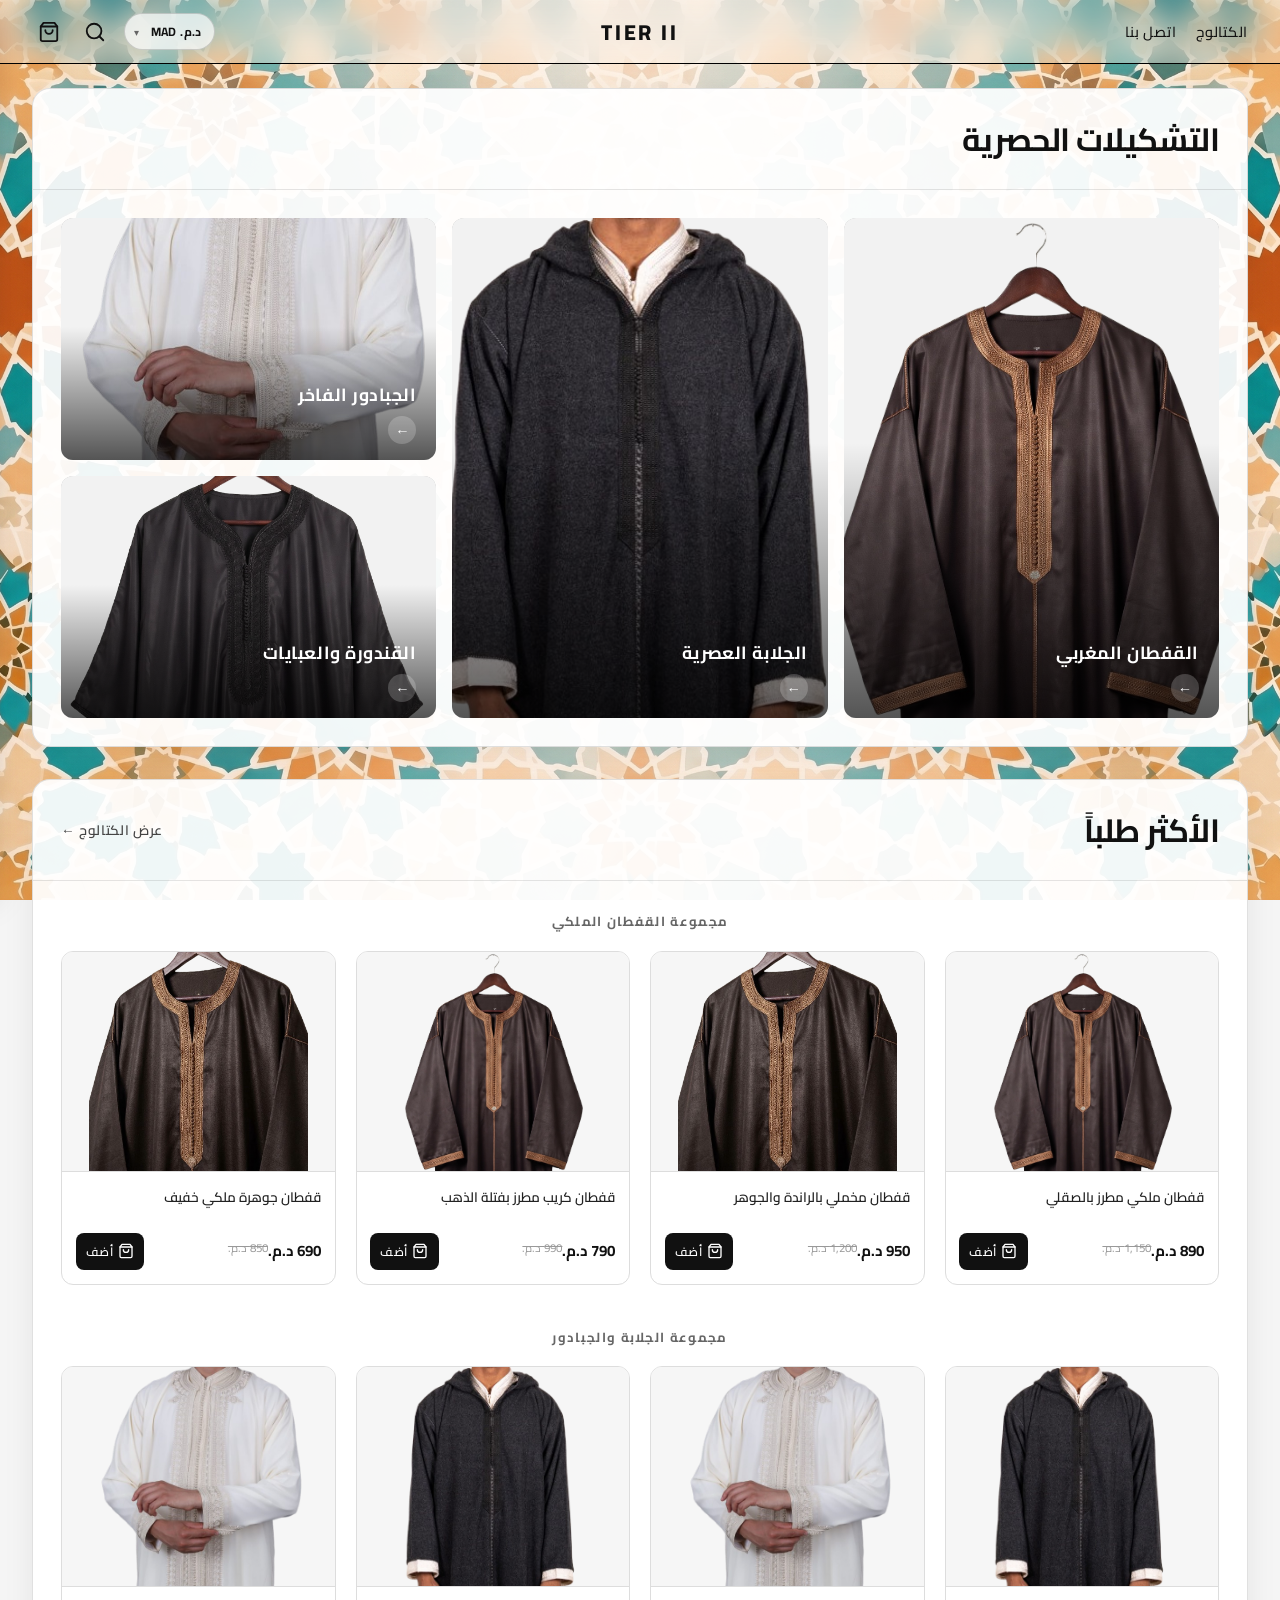
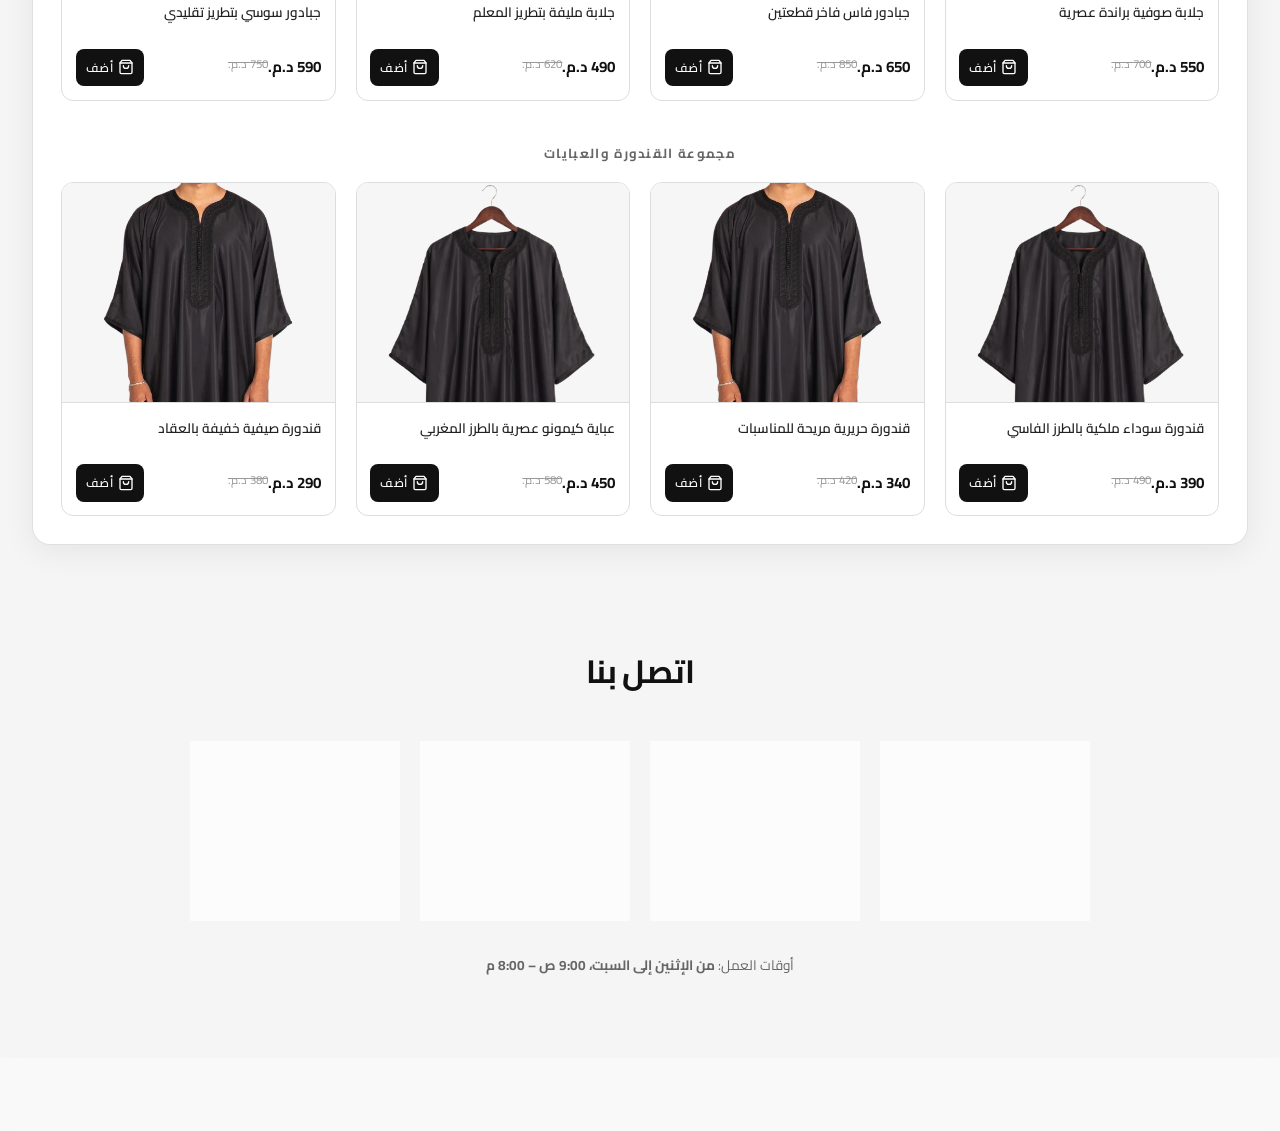
==== commit 47d92d07: "refining" ====
--- a/index.html
+++ b/index.html
@@ -1,9 +1,12 @@
 <!DOCTYPE html>
-<html lang="en">
+<html lang="ar" dir="rtl">
 <head>
   <meta charset="UTF-8" />
   <meta name="viewport" content="width=device-width, initial-scale=1.0" />
-  <title>Tier II — Webstore</title>
+  <title>TIER II — المتجر الإلكتروني للأزياء المغربية الراقية</title>
+  <link rel="preconnect" href="https://fonts.googleapis.com">
+  <link rel="preconnect" href="https://fonts.gstatic.com" crossorigin>
+  <link href="https://fonts.googleapis.com/css2?family=Cairo:wght@400;500;600;700;800&family=Tajawal:wght@400;500;700&display=swap" rel="stylesheet">
   <link rel="stylesheet" href="style.css" />
 </head>
 <body>
@@ -12,7 +15,7 @@
   <nav class="navbar" id="navbar">
     <!-- Left: Navigation (burger on medium/small, links on desktop) -->
     <div class="nav-left">
-      <button class="nav-burger-btn" id="nav-burger-btn" aria-label="Toggle navigation menu" aria-expanded="false">
+      <button class="nav-burger-btn" id="nav-burger-btn" aria-label="تبديل القائمة" aria-expanded="false">
         <span class="burger-lines">
           <span class="line"></span>
           <span class="line"></span>
@@ -20,35 +23,45 @@
         </span>
       </button>
       <div class="nav-menu" id="nav-menu">
-        <a href="#contact" class="nav-link">Contact Us</a>
-        <a href="catalogue.html" class="nav-link">Catalogue</a>
+        <a href="catalogue.html" class="nav-link">الكتالوج</a>
+        <a href="#contact" class="nav-link">اتصل بنا</a>
       </div>
     </div>
 
     <!-- Center: Logo -->
     <div class="nav-center">
-      <a href="#" class="nav-logo">TIER II</a>
-    </div>
-
-    <!-- Right: Icons -->
+      <a href="index.html" class="nav-logo">TIER II</a>
+    </div>
+
+    <!-- Right: Currency/Language Selector + Search + Bag -->
     <div class="nav-right">
+      <!-- Option Selector next to search -->
+      <div class="nav-select-wrapper">
+        <select class="nav-select" id="currency-select" aria-label="العملة واللغة">
+          <option value="mad" selected>د.م. MAD</option>
+          <option value="usd">$ USD</option>
+          <option value="eur">€ EUR</option>
+        </select>
+      </div>
+
       <!-- Search -->
-      <button class="nav-icon-btn" id="nav-search-btn" aria-label="Search">
+      <button class="nav-icon-btn" id="nav-search-btn" aria-label="البحث">
         <svg xmlns="http://www.w3.org/2000/svg" width="22" height="22" viewBox="0 0 24 24"
              fill="none" stroke="currentColor" stroke-width="2" stroke-linecap="round" stroke-linejoin="round">
           <circle cx="11" cy="11" r="8"/>
           <line x1="21" y1="21" x2="16.65" y2="16.65"/>
         </svg>
       </button>
+
       <!-- Bag -->
-      <button class="nav-icon-btn bag-btn" id="bag-btn" aria-label="Shopping Bag">
+      <button class="nav-icon-btn bag-btn" id="bag-btn" aria-label="حقيبة التسوق">
         <svg xmlns="http://www.w3.org/2000/svg" width="22" height="22" viewBox="0 0 24 24"
              fill="none" stroke="currentColor" stroke-width="2" stroke-linecap="round" stroke-linejoin="round">
           <path d="M6 2 3 6v14a2 2 0 0 0 2 2h14a2 2 0 0 0 2-2V6l-3-4z"/>
           <line x1="3" y1="6" x2="21" y2="6"/>
           <path d="M16 10a4 4 0 0 1-8 0"/>
         </svg>
-        <span class="bag-count" id="bag-count" aria-label="Items in bag">0</span>
+        <span class="bag-count" id="bag-count" aria-label="عدد المنتجات في الحقيبة">0</span>
       </button>
     </div>
 
@@ -61,9 +74,9 @@
           <line x1="21" y1="21" x2="16.65" y2="16.65"/>
         </svg>
         <input type="text" name="search" id="nav-search-input" class="nav-search-input"
-               placeholder="Search products, collections..." autocomplete="off" />
-        <button type="submit" class="nav-search-submit">Search</button>
-        <button type="button" class="nav-search-close" id="nav-search-close" aria-label="Close search">✕</button>
+               placeholder="ابحث عن قفطان، جلابة، جبادور، قندورة..." autocomplete="off" />
+        <button type="submit" class="nav-search-submit">بحث</button>
+        <button type="button" class="nav-search-close" id="nav-search-close" aria-label="إغلاق البحث">✕</button>
       </form>
     </div>
   </nav>
@@ -71,45 +84,45 @@
   <!-- ══════════════════════════ SECTION 1 – COLLECTIONS ═══════════════════ -->
   <section class="collections" id="collections">
     <div class="section-header-bar">
-      <h2 class="section-title">Collections</h2>
+      <h2 class="section-title">التشكيلات الحصرية</h2>
     </div>
     <div class="section-body">
     <div class="collections-grid">
 
       <!-- Col 1 – single tall box -->
-      <div class="collection-box">
-        <div class="collection-img"></div>
+      <a href="catalogue.html?cat=caftans" class="collection-box" style="text-decoration:none;">
+        <div class="collection-img" style="background-image: url('imgs/caftan-brown.png');"></div>
         <div class="collection-overlay">
-          <span class="collection-title">Summer Edit</span>
-          <span class="collection-arrow">↓</span>
+          <span class="collection-title">القفطان المغربي</span>
+          <span class="collection-arrow">←</span>
         </div>
-      </div>
+      </a>
 
       <!-- Col 2 – single tall box -->
-      <div class="collection-box">
-        <div class="collection-img"></div>
+      <a href="catalogue.html?cat=djellabas" class="collection-box" style="text-decoration:none;">
+        <div class="collection-img" style="background-image: url('imgs/djellaba.png');"></div>
         <div class="collection-overlay">
-          <span class="collection-title">Street Wear</span>
-          <span class="collection-arrow">↓</span>
+          <span class="collection-title">الجلابة العصرية</span>
+          <span class="collection-arrow">←</span>
         </div>
-      </div>
+      </a>
 
       <!-- Col 3 – two stacked boxes -->
       <div class="collection-col-split">
-        <div class="collection-box">
-          <div class="collection-img"></div>
+        <a href="catalogue.html?cat=jabadours" class="collection-box" style="text-decoration:none;">
+          <div class="collection-img" style="background-image: url('imgs/jabadour.png');"></div>
           <div class="collection-overlay">
-            <span class="collection-title">Essentials</span>
-            <span class="collection-arrow">↓</span>
-          </div>
-        </div>
-        <div class="collection-box">
-          <div class="collection-img"></div>
+            <span class="collection-title">الجبادور الفاخر</span>
+            <span class="collection-arrow">←</span>
+          </div>
+        </a>
+        <a href="catalogue.html?cat=gandouras" class="collection-box" style="text-decoration:none;">
+          <div class="collection-img" style="background-image: url('imgs/gandoura-black.png');"></div>
           <div class="collection-overlay">
-            <span class="collection-title">Accessories</span>
-            <span class="collection-arrow">↓</span>
-          </div>
-        </div>
+            <span class="collection-title">القندورة والعبايات</span>
+            <span class="collection-arrow">←</span>
+          </div>
+        </a>
       </div>
 
     </div><!-- /.collections-grid -->
@@ -119,103 +132,119 @@
   <!-- ══════════════════════════ SECTION 2 – TRENDING ══════════════════════ -->
   <section class="trending" id="trending">
     <div class="section-header-bar">
-      <h2 class="section-title">Trending Items</h2>
-      <a href="catalogue.html" class="view-all">View All →</a>
+      <h2 class="section-title">الأكثر طلباً</h2>
+      <a href="catalogue.html" class="view-all">عرض الكتالوج ←</a>
     </div>
     <div class="section-body">
 
-      <!-- ── Row 1: Summer Edit ───────────────────────── -->
+      <!-- ── Row 1: القفطان الملكي ───────────────────────── -->
       <div class="trending-row">
-        <p class="trending-row-label">Summer Edit</p>
+        <p class="trending-row-label">مجموعة القفطان الملكي</p>
         <div class="trending-grid">
 
           <!-- Card 1 -->
-          <div class="product-card" data-name="Classic Tee" data-price="$39.99">
-            <div class="card-img"></div>
-            <div class="card-body">
-              <p class="card-name">Classic Tee</p>
-              <div class="card-pricing">
-                <div class="card-prices">
-                  <span class="price-before">$59.99</span>
-                  <span class="price-after">$39.99</span>
-                </div>
-                <button class="add-to-cart">
-                  <svg xmlns="http://www.w3.org/2000/svg" width="16" height="16" viewBox="0 0 24 24"
-                       fill="none" stroke="currentColor" stroke-width="2" stroke-linecap="round" stroke-linejoin="round">
-                    <path d="M6 2 3 6v14a2 2 0 0 0 2 2h14a2 2 0 0 0 2-2V6l-3-4z"/>
-                    <line x1="3" y1="6" x2="21" y2="6"/>
-                    <path d="M16 10a4 4 0 0 1-8 0"/>
-                  </svg>
-                  Add
+          <div class="product-card" data-name="قفطان ملكي مطرز بالصقلي" data-price="890 د.م.">
+            <a href="product.html" class="card-media-link">
+              <div class="card-img" style="background-image: url('imgs/caftan-brown.png');"></div>
+              <div class="card-body">
+                <p class="card-name">قفطان ملكي مطرز بالصقلي</p>
+              </div>
+            </a>
+            <div class="card-body" style="padding-top:0;">
+              <div class="card-pricing">
+                <div class="card-prices">
+                  <span class="price-before">1,150 د.م.</span>
+                  <span class="price-after">890 د.م.</span>
+                </div>
+                <button class="add-to-cart">
+                  <svg xmlns="http://www.w3.org/2000/svg" width="16" height="16" viewBox="0 0 24 24"
+                       fill="none" stroke="currentColor" stroke-width="2" stroke-linecap="round" stroke-linejoin="round">
+                    <path d="M6 2 3 6v14a2 2 0 0 0 2 2h14a2 2 0 0 0 2-2V6l-3-4z"/>
+                    <line x1="3" y1="6" x2="21" y2="6"/>
+                    <path d="M16 10a4 4 0 0 1-8 0"/>
+                  </svg>
+                  أضف
                 </button>
               </div>
             </div>
           </div>
 
           <!-- Card 2 -->
-          <div class="product-card" data-name="Linen Shirt" data-price="$54.99">
-            <div class="card-img"></div>
-            <div class="card-body">
-              <p class="card-name">Linen Shirt</p>
-              <div class="card-pricing">
-                <div class="card-prices">
-                  <span class="price-before">$74.99</span>
-                  <span class="price-after">$54.99</span>
-                </div>
-                <button class="add-to-cart">
-                  <svg xmlns="http://www.w3.org/2000/svg" width="16" height="16" viewBox="0 0 24 24"
-                       fill="none" stroke="currentColor" stroke-width="2" stroke-linecap="round" stroke-linejoin="round">
-                    <path d="M6 2 3 6v14a2 2 0 0 0 2 2h14a2 2 0 0 0 2-2V6l-3-4z"/>
-                    <line x1="3" y1="6" x2="21" y2="6"/>
-                    <path d="M16 10a4 4 0 0 1-8 0"/>
-                  </svg>
-                  Add
+          <div class="product-card" data-name="قفطان مخملي بالراندة والجوهر" data-price="950 د.م.">
+            <a href="product.html" class="card-media-link">
+              <div class="card-img" style="background-image: url('imgs/product-secondary-1.png');"></div>
+              <div class="card-body">
+                <p class="card-name">قفطان مخملي بالراندة والجوهر</p>
+              </div>
+            </a>
+            <div class="card-body" style="padding-top:0;">
+              <div class="card-pricing">
+                <div class="card-prices">
+                  <span class="price-before">1,200 د.م.</span>
+                  <span class="price-after">950 د.م.</span>
+                </div>
+                <button class="add-to-cart">
+                  <svg xmlns="http://www.w3.org/2000/svg" width="16" height="16" viewBox="0 0 24 24"
+                       fill="none" stroke="currentColor" stroke-width="2" stroke-linecap="round" stroke-linejoin="round">
+                    <path d="M6 2 3 6v14a2 2 0 0 0 2 2h14a2 2 0 0 0 2-2V6l-3-4z"/>
+                    <line x1="3" y1="6" x2="21" y2="6"/>
+                    <path d="M16 10a4 4 0 0 1-8 0"/>
+                  </svg>
+                  أضف
                 </button>
               </div>
             </div>
           </div>
 
           <!-- Card 3 -->
-          <div class="product-card" data-name="Relaxed Shorts" data-price="$34.99">
-            <div class="card-img"></div>
-            <div class="card-body">
-              <p class="card-name">Relaxed Shorts</p>
-              <div class="card-pricing">
-                <div class="card-prices">
-                  <span class="price-before">$49.99</span>
-                  <span class="price-after">$34.99</span>
-                </div>
-                <button class="add-to-cart">
-                  <svg xmlns="http://www.w3.org/2000/svg" width="16" height="16" viewBox="0 0 24 24"
-                       fill="none" stroke="currentColor" stroke-width="2" stroke-linecap="round" stroke-linejoin="round">
-                    <path d="M6 2 3 6v14a2 2 0 0 0 2 2h14a2 2 0 0 0 2-2V6l-3-4z"/>
-                    <line x1="3" y1="6" x2="21" y2="6"/>
-                    <path d="M16 10a4 4 0 0 1-8 0"/>
-                  </svg>
-                  Add
+          <div class="product-card" data-name="قفطان كريب مطرز بفتلة الذهب" data-price="790 د.م.">
+            <a href="product.html" class="card-media-link">
+              <div class="card-img" style="background-image: url('imgs/caftan-brown.png');"></div>
+              <div class="card-body">
+                <p class="card-name">قفطان كريب مطرز بفتلة الذهب</p>
+              </div>
+            </a>
+            <div class="card-body" style="padding-top:0;">
+              <div class="card-pricing">
+                <div class="card-prices">
+                  <span class="price-before">990 د.م.</span>
+                  <span class="price-after">790 د.م.</span>
+                </div>
+                <button class="add-to-cart">
+                  <svg xmlns="http://www.w3.org/2000/svg" width="16" height="16" viewBox="0 0 24 24"
+                       fill="none" stroke="currentColor" stroke-width="2" stroke-linecap="round" stroke-linejoin="round">
+                    <path d="M6 2 3 6v14a2 2 0 0 0 2 2h14a2 2 0 0 0 2-2V6l-3-4z"/>
+                    <line x1="3" y1="6" x2="21" y2="6"/>
+                    <path d="M16 10a4 4 0 0 1-8 0"/>
+                  </svg>
+                  أضف
                 </button>
               </div>
             </div>
           </div>
 
           <!-- Card 4 -->
-          <div class="product-card" data-name="Canvas Sneakers" data-price="$79.99">
-            <div class="card-img"></div>
-            <div class="card-body">
-              <p class="card-name">Canvas Sneakers</p>
-              <div class="card-pricing">
-                <div class="card-prices">
-                  <span class="price-before">$109.99</span>
-                  <span class="price-after">$79.99</span>
-                </div>
-                <button class="add-to-cart">
-                  <svg xmlns="http://www.w3.org/2000/svg" width="16" height="16" viewBox="0 0 24 24"
-                       fill="none" stroke="currentColor" stroke-width="2" stroke-linecap="round" stroke-linejoin="round">
-                    <path d="M6 2 3 6v14a2 2 0 0 0 2 2h14a2 2 0 0 0 2-2V6l-3-4z"/>
-                    <line x1="3" y1="6" x2="21" y2="6"/>
-                    <path d="M16 10a4 4 0 0 1-8 0"/>
-                  </svg>
-                  Add
+          <div class="product-card" data-name="قفطان جوهرة ملكي خفيف" data-price="690 د.م.">
+            <a href="product.html" class="card-media-link">
+              <div class="card-img" style="background-image: url('imgs/product-secondary-1.png');"></div>
+              <div class="card-body">
+                <p class="card-name">قفطان جوهرة ملكي خفيف</p>
+              </div>
+            </a>
+            <div class="card-body" style="padding-top:0;">
+              <div class="card-pricing">
+                <div class="card-prices">
+                  <span class="price-before">850 د.م.</span>
+                  <span class="price-after">690 د.م.</span>
+                </div>
+                <button class="add-to-cart">
+                  <svg xmlns="http://www.w3.org/2000/svg" width="16" height="16" viewBox="0 0 24 24"
+                       fill="none" stroke="currentColor" stroke-width="2" stroke-linecap="round" stroke-linejoin="round">
+                    <path d="M6 2 3 6v14a2 2 0 0 0 2 2h14a2 2 0 0 0 2-2V6l-3-4z"/>
+                    <line x1="3" y1="6" x2="21" y2="6"/>
+                    <path d="M16 10a4 4 0 0 1-8 0"/>
+                  </svg>
+                  أضف
                 </button>
               </div>
             </div>
@@ -224,98 +253,114 @@
         </div><!-- /.trending-grid -->
       </div><!-- /.trending-row -->
 
-      <!-- ── Row 2: Street Wear ───────────────────────── -->
+      <!-- ── Row 2: الجلابة والجبادور ───────────────────────── -->
       <div class="trending-row">
-        <p class="trending-row-label">Street Wear</p>
+        <p class="trending-row-label">مجموعة الجلابة والجبادور</p>
         <div class="trending-grid">
 
           <!-- Card 1 -->
-          <div class="product-card" data-name="Cargo Pants" data-price="$64.99">
-            <div class="card-img"></div>
-            <div class="card-body">
-              <p class="card-name">Cargo Pants</p>
-              <div class="card-pricing">
-                <div class="card-prices">
-                  <span class="price-before">$89.99</span>
-                  <span class="price-after">$64.99</span>
-                </div>
-                <button class="add-to-cart">
-                  <svg xmlns="http://www.w3.org/2000/svg" width="16" height="16" viewBox="0 0 24 24"
-                       fill="none" stroke="currentColor" stroke-width="2" stroke-linecap="round" stroke-linejoin="round">
-                    <path d="M6 2 3 6v14a2 2 0 0 0 2 2h14a2 2 0 0 0 2-2V6l-3-4z"/>
-                    <line x1="3" y1="6" x2="21" y2="6"/>
-                    <path d="M16 10a4 4 0 0 1-8 0"/>
-                  </svg>
-                  Add
+          <div class="product-card" data-name="جلابة صوفية براندة عصرية" data-price="550 د.م.">
+            <a href="product.html" class="card-media-link">
+              <div class="card-img" style="background-image: url('imgs/djellaba.png');"></div>
+              <div class="card-body">
+                <p class="card-name">جلابة صوفية براندة عصرية</p>
+              </div>
+            </a>
+            <div class="card-body" style="padding-top:0;">
+              <div class="card-pricing">
+                <div class="card-prices">
+                  <span class="price-before">700 د.م.</span>
+                  <span class="price-after">550 د.م.</span>
+                </div>
+                <button class="add-to-cart">
+                  <svg xmlns="http://www.w3.org/2000/svg" width="16" height="16" viewBox="0 0 24 24"
+                       fill="none" stroke="currentColor" stroke-width="2" stroke-linecap="round" stroke-linejoin="round">
+                    <path d="M6 2 3 6v14a2 2 0 0 0 2 2h14a2 2 0 0 0 2-2V6l-3-4z"/>
+                    <line x1="3" y1="6" x2="21" y2="6"/>
+                    <path d="M16 10a4 4 0 0 1-8 0"/>
+                  </svg>
+                  أضف
                 </button>
               </div>
             </div>
           </div>
 
           <!-- Card 2 -->
-          <div class="product-card" data-name="Oversized Hoodie" data-price="$84.99">
-            <div class="card-img"></div>
-            <div class="card-body">
-              <p class="card-name">Oversized Hoodie</p>
-              <div class="card-pricing">
-                <div class="card-prices">
-                  <span class="price-before">$119.99</span>
-                  <span class="price-after">$84.99</span>
-                </div>
-                <button class="add-to-cart">
-                  <svg xmlns="http://www.w3.org/2000/svg" width="16" height="16" viewBox="0 0 24 24"
-                       fill="none" stroke="currentColor" stroke-width="2" stroke-linecap="round" stroke-linejoin="round">
-                    <path d="M6 2 3 6v14a2 2 0 0 0 2 2h14a2 2 0 0 0 2-2V6l-3-4z"/>
-                    <line x1="3" y1="6" x2="21" y2="6"/>
-                    <path d="M16 10a4 4 0 0 1-8 0"/>
-                  </svg>
-                  Add
+          <div class="product-card" data-name="جبادور فاس فاخر قطعتين" data-price="650 د.م.">
+            <a href="product.html" class="card-media-link">
+              <div class="card-img" style="background-image: url('imgs/jabadour.png');"></div>
+              <div class="card-body">
+                <p class="card-name">جبادور فاس فاخر قطعتين</p>
+              </div>
+            </a>
+            <div class="card-body" style="padding-top:0;">
+              <div class="card-pricing">
+                <div class="card-prices">
+                  <span class="price-before">850 د.م.</span>
+                  <span class="price-after">650 د.م.</span>
+                </div>
+                <button class="add-to-cart">
+                  <svg xmlns="http://www.w3.org/2000/svg" width="16" height="16" viewBox="0 0 24 24"
+                       fill="none" stroke="currentColor" stroke-width="2" stroke-linecap="round" stroke-linejoin="round">
+                    <path d="M6 2 3 6v14a2 2 0 0 0 2 2h14a2 2 0 0 0 2-2V6l-3-4z"/>
+                    <line x1="3" y1="6" x2="21" y2="6"/>
+                    <path d="M16 10a4 4 0 0 1-8 0"/>
+                  </svg>
+                  أضف
                 </button>
               </div>
             </div>
           </div>
 
           <!-- Card 3 -->
-          <div class="product-card" data-name="Graphic Tee" data-price="$44.99">
-            <div class="card-img"></div>
-            <div class="card-body">
-              <p class="card-name">Graphic Tee</p>
-              <div class="card-pricing">
-                <div class="card-prices">
-                  <span class="price-before">$64.99</span>
-                  <span class="price-after">$44.99</span>
-                </div>
-                <button class="add-to-cart">
-                  <svg xmlns="http://www.w3.org/2000/svg" width="16" height="16" viewBox="0 0 24 24"
-                       fill="none" stroke="currentColor" stroke-width="2" stroke-linecap="round" stroke-linejoin="round">
-                    <path d="M6 2 3 6v14a2 2 0 0 0 2 2h14a2 2 0 0 0 2-2V6l-3-4z"/>
-                    <line x1="3" y1="6" x2="21" y2="6"/>
-                    <path d="M16 10a4 4 0 0 1-8 0"/>
-                  </svg>
-                  Add
+          <div class="product-card" data-name="جلابة مليفة بتطريز المعلم" data-price="490 د.م.">
+            <a href="product.html" class="card-media-link">
+              <div class="card-img" style="background-image: url('imgs/djellaba.png');"></div>
+              <div class="card-body">
+                <p class="card-name">جلابة مليفة بتطريز المعلم</p>
+              </div>
+            </a>
+            <div class="card-body" style="padding-top:0;">
+              <div class="card-pricing">
+                <div class="card-prices">
+                  <span class="price-before">620 د.م.</span>
+                  <span class="price-after">490 د.م.</span>
+                </div>
+                <button class="add-to-cart">
+                  <svg xmlns="http://www.w3.org/2000/svg" width="16" height="16" viewBox="0 0 24 24"
+                       fill="none" stroke="currentColor" stroke-width="2" stroke-linecap="round" stroke-linejoin="round">
+                    <path d="M6 2 3 6v14a2 2 0 0 0 2 2h14a2 2 0 0 0 2-2V6l-3-4z"/>
+                    <line x1="3" y1="6" x2="21" y2="6"/>
+                    <path d="M16 10a4 4 0 0 1-8 0"/>
+                  </svg>
+                  أضف
                 </button>
               </div>
             </div>
           </div>
 
           <!-- Card 4 -->
-          <div class="product-card" data-name="Track Jacket" data-price="$74.99">
-            <div class="card-img"></div>
-            <div class="card-body">
-              <p class="card-name">Track Jacket</p>
-              <div class="card-pricing">
-                <div class="card-prices">
-                  <span class="price-before">$99.99</span>
-                  <span class="price-after">$74.99</span>
-                </div>
-                <button class="add-to-cart">
-                  <svg xmlns="http://www.w3.org/2000/svg" width="16" height="16" viewBox="0 0 24 24"
-                       fill="none" stroke="currentColor" stroke-width="2" stroke-linecap="round" stroke-linejoin="round">
-                    <path d="M6 2 3 6v14a2 2 0 0 0 2 2h14a2 2 0 0 0 2-2V6l-3-4z"/>
-                    <line x1="3" y1="6" x2="21" y2="6"/>
-                    <path d="M16 10a4 4 0 0 1-8 0"/>
-                  </svg>
-                  Add
+          <div class="product-card" data-name="جبادور سوسي بتطريز تقليدي" data-price="590 د.م.">
+            <a href="product.html" class="card-media-link">
+              <div class="card-img" style="background-image: url('imgs/jabadour.png');"></div>
+              <div class="card-body">
+                <p class="card-name">جبادور سوسي بتطريز تقليدي</p>
+              </div>
+            </a>
+            <div class="card-body" style="padding-top:0;">
+              <div class="card-pricing">
+                <div class="card-prices">
+                  <span class="price-before">750 د.م.</span>
+                  <span class="price-after">590 د.م.</span>
+                </div>
+                <button class="add-to-cart">
+                  <svg xmlns="http://www.w3.org/2000/svg" width="16" height="16" viewBox="0 0 24 24"
+                       fill="none" stroke="currentColor" stroke-width="2" stroke-linecap="round" stroke-linejoin="round">
+                    <path d="M6 2 3 6v14a2 2 0 0 0 2 2h14a2 2 0 0 0 2-2V6l-3-4z"/>
+                    <line x1="3" y1="6" x2="21" y2="6"/>
+                    <path d="M16 10a4 4 0 0 1-8 0"/>
+                  </svg>
+                  أضف
                 </button>
               </div>
             </div>
@@ -324,98 +369,114 @@
         </div><!-- /.trending-grid -->
       </div><!-- /.trending-row -->
 
-      <!-- ── Row 3: Essentials ────────────────────────── -->
+      <!-- ── Row 3: القندورة والعبايات ────────────────────────── -->
       <div class="trending-row">
-        <p class="trending-row-label">Essentials</p>
+        <p class="trending-row-label">مجموعة القندورة والعبايات</p>
         <div class="trending-grid">
 
           <!-- Card 1 -->
-          <div class="product-card" data-name="White Tee" data-price="$29.99">
-            <div class="card-img"></div>
-            <div class="card-body">
-              <p class="card-name">White Tee</p>
-              <div class="card-pricing">
-                <div class="card-prices">
-                  <span class="price-before">$44.99</span>
-                  <span class="price-after">$29.99</span>
-                </div>
-                <button class="add-to-cart">
-                  <svg xmlns="http://www.w3.org/2000/svg" width="16" height="16" viewBox="0 0 24 24"
-                       fill="none" stroke="currentColor" stroke-width="2" stroke-linecap="round" stroke-linejoin="round">
-                    <path d="M6 2 3 6v14a2 2 0 0 0 2 2h14a2 2 0 0 0 2-2V6l-3-4z"/>
-                    <line x1="3" y1="6" x2="21" y2="6"/>
-                    <path d="M16 10a4 4 0 0 1-8 0"/>
-                  </svg>
-                  Add
+          <div class="product-card" data-name="قندورة سوداء ملكية بالطرز الفاسي" data-price="390 د.م.">
+            <a href="product.html" class="card-media-link">
+              <div class="card-img" style="background-image: url('imgs/gandoura-black.png');"></div>
+              <div class="card-body">
+                <p class="card-name">قندورة سوداء ملكية بالطرز الفاسي</p>
+              </div>
+            </a>
+            <div class="card-body" style="padding-top:0;">
+              <div class="card-pricing">
+                <div class="card-prices">
+                  <span class="price-before">490 د.م.</span>
+                  <span class="price-after">390 د.م.</span>
+                </div>
+                <button class="add-to-cart">
+                  <svg xmlns="http://www.w3.org/2000/svg" width="16" height="16" viewBox="0 0 24 24"
+                       fill="none" stroke="currentColor" stroke-width="2" stroke-linecap="round" stroke-linejoin="round">
+                    <path d="M6 2 3 6v14a2 2 0 0 0 2 2h14a2 2 0 0 0 2-2V6l-3-4z"/>
+                    <line x1="3" y1="6" x2="21" y2="6"/>
+                    <path d="M16 10a4 4 0 0 1-8 0"/>
+                  </svg>
+                  أضف
                 </button>
               </div>
             </div>
           </div>
 
           <!-- Card 2 -->
-          <div class="product-card" data-name="Slim Chinos" data-price="$59.99">
-            <div class="card-img"></div>
-            <div class="card-body">
-              <p class="card-name">Slim Chinos</p>
-              <div class="card-pricing">
-                <div class="card-prices">
-                  <span class="price-before">$79.99</span>
-                  <span class="price-after">$59.99</span>
-                </div>
-                <button class="add-to-cart">
-                  <svg xmlns="http://www.w3.org/2000/svg" width="16" height="16" viewBox="0 0 24 24"
-                       fill="none" stroke="currentColor" stroke-width="2" stroke-linecap="round" stroke-linejoin="round">
-                    <path d="M6 2 3 6v14a2 2 0 0 0 2 2h14a2 2 0 0 0 2-2V6l-3-4z"/>
-                    <line x1="3" y1="6" x2="21" y2="6"/>
-                    <path d="M16 10a4 4 0 0 1-8 0"/>
-                  </svg>
-                  Add
+          <div class="product-card" data-name="قندورة حريرية مريحة للمناسبات" data-price="340 د.م.">
+            <a href="product.html" class="card-media-link">
+              <div class="card-img" style="background-image: url('imgs/gandoura.png');"></div>
+              <div class="card-body">
+                <p class="card-name">قندورة حريرية مريحة للمناسبات</p>
+              </div>
+            </a>
+            <div class="card-body" style="padding-top:0;">
+              <div class="card-pricing">
+                <div class="card-prices">
+                  <span class="price-before">420 د.م.</span>
+                  <span class="price-after">340 د.م.</span>
+                </div>
+                <button class="add-to-cart">
+                  <svg xmlns="http://www.w3.org/2000/svg" width="16" height="16" viewBox="0 0 24 24"
+                       fill="none" stroke="currentColor" stroke-width="2" stroke-linecap="round" stroke-linejoin="round">
+                    <path d="M6 2 3 6v14a2 2 0 0 0 2 2h14a2 2 0 0 0 2-2V6l-3-4z"/>
+                    <line x1="3" y1="6" x2="21" y2="6"/>
+                    <path d="M16 10a4 4 0 0 1-8 0"/>
+                  </svg>
+                  أضف
                 </button>
               </div>
             </div>
           </div>
 
           <!-- Card 3 -->
-          <div class="product-card" data-name="Cotton Polo" data-price="$49.99">
-            <div class="card-img"></div>
-            <div class="card-body">
-              <p class="card-name">Cotton Polo</p>
-              <div class="card-pricing">
-                <div class="card-prices">
-                  <span class="price-before">$69.99</span>
-                  <span class="price-after">$49.99</span>
-                </div>
-                <button class="add-to-cart">
-                  <svg xmlns="http://www.w3.org/2000/svg" width="16" height="16" viewBox="0 0 24 24"
-                       fill="none" stroke="currentColor" stroke-width="2" stroke-linecap="round" stroke-linejoin="round">
-                    <path d="M6 2 3 6v14a2 2 0 0 0 2 2h14a2 2 0 0 0 2-2V6l-3-4z"/>
-                    <line x1="3" y1="6" x2="21" y2="6"/>
-                    <path d="M16 10a4 4 0 0 1-8 0"/>
-                  </svg>
-                  Add
+          <div class="product-card" data-name="عباية كيمونو عصرية بالطرز المغربي" data-price="450 د.م.">
+            <a href="product.html" class="card-media-link">
+              <div class="card-img" style="background-image: url('imgs/gandoura-black.png');"></div>
+              <div class="card-body">
+                <p class="card-name">عباية كيمونو عصرية بالطرز المغربي</p>
+              </div>
+            </a>
+            <div class="card-body" style="padding-top:0;">
+              <div class="card-pricing">
+                <div class="card-prices">
+                  <span class="price-before">580 د.م.</span>
+                  <span class="price-after">450 د.م.</span>
+                </div>
+                <button class="add-to-cart">
+                  <svg xmlns="http://www.w3.org/2000/svg" width="16" height="16" viewBox="0 0 24 24"
+                       fill="none" stroke="currentColor" stroke-width="2" stroke-linecap="round" stroke-linejoin="round">
+                    <path d="M6 2 3 6v14a2 2 0 0 0 2 2h14a2 2 0 0 0 2-2V6l-3-4z"/>
+                    <line x1="3" y1="6" x2="21" y2="6"/>
+                    <path d="M16 10a4 4 0 0 1-8 0"/>
+                  </svg>
+                  أضف
                 </button>
               </div>
             </div>
           </div>
 
           <!-- Card 4 -->
-          <div class="product-card" data-name="Crew Sweatshirt" data-price="$69.99">
-            <div class="card-img"></div>
-            <div class="card-body">
-              <p class="card-name">Crew Sweatshirt</p>
-              <div class="card-pricing">
-                <div class="card-prices">
-                  <span class="price-before">$94.99</span>
-                  <span class="price-after">$69.99</span>
-                </div>
-                <button class="add-to-cart">
-                  <svg xmlns="http://www.w3.org/2000/svg" width="16" height="16" viewBox="0 0 24 24"
-                       fill="none" stroke="currentColor" stroke-width="2" stroke-linecap="round" stroke-linejoin="round">
-                    <path d="M6 2 3 6v14a2 2 0 0 0 2 2h14a2 2 0 0 0 2-2V6l-3-4z"/>
-                    <line x1="3" y1="6" x2="21" y2="6"/>
-                    <path d="M16 10a4 4 0 0 1-8 0"/>
-                  </svg>
-                  Add
+          <div class="product-card" data-name="قندورة صيفية خفيفة بالعقاد" data-price="290 د.م.">
+            <a href="product.html" class="card-media-link">
+              <div class="card-img" style="background-image: url('imgs/gandoura.png');"></div>
+              <div class="card-body">
+                <p class="card-name">قندورة صيفية خفيفة بالعقاد</p>
+              </div>
+            </a>
+            <div class="card-body" style="padding-top:0;">
+              <div class="card-pricing">
+                <div class="card-prices">
+                  <span class="price-before">380 د.م.</span>
+                  <span class="price-after">290 د.م.</span>
+                </div>
+                <button class="add-to-cart">
+                  <svg xmlns="http://www.w3.org/2000/svg" width="16" height="16" viewBox="0 0 24 24"
+                       fill="none" stroke="currentColor" stroke-width="2" stroke-linecap="round" stroke-linejoin="round">
+                    <path d="M6 2 3 6v14a2 2 0 0 0 2 2h14a2 2 0 0 0 2-2V6l-3-4z"/>
+                    <line x1="3" y1="6" x2="21" y2="6"/>
+                    <path d="M16 10a4 4 0 0 1-8 0"/>
+                  </svg>
+                  أضف
                 </button>
               </div>
             </div>
@@ -429,7 +490,7 @@
 
   <!-- ══════════════════════════ SECTION 3 – CONTACT US ════════════════════ -->
   <section class="contact" id="contact">
-    <h2 class="section-title">Contact Us</h2>
+    <h2 class="section-title">اتصل بنا</h2>
 
     <div class="contact-grid">
 
@@ -453,8 +514,8 @@
                      3.68 8.2 8.2 0 4.518-3.68 8.25-8.2 8.253z"/>
           </svg>
         </div>
-        <h3 class="contact-label">WhatsApp</h3>
-        <a href="https://wa.me/21300000000" class="contact-value">+213 00 000 0000</a>
+        <h3 class="contact-label">واتساب</h3>
+        <a href="https://wa.me/212600000000" class="contact-value" dir="ltr">+212 600 000 000</a>
       </div>
 
       <div class="contact-card">
@@ -469,8 +530,8 @@
                      16.92z"/>
           </svg>
         </div>
-        <h3 class="contact-label">Phone</h3>
-        <a href="tel:+21300000000" class="contact-value">+213 00 000 0000</a>
+        <h3 class="contact-label">الهاتف</h3>
+        <a href="tel:+212522000000" class="contact-value" dir="ltr">+212 522 000 000</a>
       </div>
 
       <div class="contact-card">
@@ -482,8 +543,8 @@
             <polyline points="22,6 12,13 2,6"/>
           </svg>
         </div>
-        <h3 class="contact-label">Email</h3>
-        <a href="mailto:hello@tier2store.com" class="contact-value">hello@tier2store.com</a>
+        <h3 class="contact-label">البريد الإلكتروني</h3>
+        <a href="mailto:contact@tier2.ma" class="contact-value">contact@tier2.ma</a>
       </div>
 
       <div class="contact-card">
@@ -496,17 +557,17 @@
             <line x1="17.5" y1="6.5" x2="17.51" y2="6.5"/>
           </svg>
         </div>
-        <h3 class="contact-label">Instagram</h3>
-        <a href="https://instagram.com/tier2store" class="contact-value">@tier2store</a>
+        <h3 class="contact-label">إنستغرام</h3>
+        <a href="https://instagram.com/tier2.ma" class="contact-value" dir="ltr">@tier2.ma</a>
       </div>
 
     </div>
 
-    <p class="contact-hours">Business hours: <strong>Sat – Thu, 9 AM – 7 PM</strong></p>
+    <p class="contact-hours">أوقات العمل: <strong>من الإثنين إلى السبت، 9:00 ص – 8:00 م</strong></p>
   </section>
 
   <footer class="footer">
-    <p>© 2026 Tier II. All rights reserved.</p>
+    <p>© 2026 TIER II. جميع الحقوق محفوظة.</p>
   </footer>
 
   <!-- ══════════════════════════ BAG PANEL ══════════════════════════════ -->
@@ -514,26 +575,26 @@
   <div class="bag-overlay" id="bag-overlay"></div>
 
   <!-- Slide-in panel -->
-  <aside class="bag-panel" id="bag-panel" aria-label="Shopping Bag">
+  <aside class="bag-panel" id="bag-panel" aria-label="حقيبة التسوق">
     <div class="bag-panel-header">
-      <span>Your Bag</span>
-      <button class="bag-close-btn" id="bag-close-btn" aria-label="Close bag">✕</button>
+      <span>حقيبة التسوق</span>
+      <button class="bag-close-btn" id="bag-close-btn" aria-label="إغلاق الحقيبة">✕</button>
     </div>
     <div class="bag-items" id="bag-items">
       <!-- Items rendered by JS -->
-      <p class="bag-empty" id="bag-empty">Your bag is empty.</p>
+      <p class="bag-empty" id="bag-empty">حقيبتك فارغة حالياً.</p>
     </div>
     <div class="bag-checkout">
       <a id="bag-checkout-btn" href="#" class="btn-whatsapp" target="_blank" rel="noopener">
-        <svg xmlns="http://www.w3.org/2000/svg" width="18" height="18" viewBox="0 0 24 24" fill="currentColor" style="vertical-align:middle;margin-right:6px;">
+        <svg xmlns="http://www.w3.org/2000/svg" width="18" height="18" viewBox="0 0 24 24" fill="currentColor">
           <path d="M17.472 14.382c-.297-.149-1.758-.867-2.03-.967-.273-.099-.471-.148-.67.15-.197.297-.767.966-.94 1.164-.173.199-.347.223-.644.075-.297-.15-1.255-.463-2.39-1.475-.883-.788-1.48-1.761-1.653-2.059-.173-.297-.018-.458.13-.606.134-.133.298-.347.446-.521.149-.174.198-.298.298-.497.099-.198.05-.371-.025-.52-.075-.149-.669-1.612-.916-2.207-.242-.579-.487-.5-.669-.51a12.8 12.8 0 0 0-.57-.01c-.198 0-.52.074-.792.372-.272.297-1.04 1.016-1.04 2.479 0 1.462 1.065 2.875 1.213 3.074.149.198 2.096 3.2 5.077 4.487.709.306 1.262.489 1.694.625.712.227 1.36.195 1.871.118.571-.085 1.758-.719 2.006-1.413.248-.694.248-1.289.173-1.413-.074-.124-.272-.198-.57-.347z"/>
           <path d="M11.997 2.003A9.994 9.994 0 0 0 2 12c0 1.762.462 3.413 1.268 4.852L2 22l5.293-1.249A9.979 9.979 0 0 0 12 22c5.514 0 10-4.486 10-10S17.514 2.003 11.997 2.003zm.003 18.25c-1.63 0-3.14-.44-4.44-1.2l-.318-.19-3.142.741.77-3.07-.208-.326A8.202 8.202 0 0 1 3.8 12c0-4.52 3.682-8.2 8.2-8.2 4.52 0 8.2 3.68 8.2 8.2 0 4.518-3.68 8.25-8.2 8.253z"/>
         </svg>
-        Checkout via WhatsApp
+        إتمام الطلب عبر واتساب
       </a>
     </div>
   </aside>
 
   <script src="script.js"></script>
 </body>
-</html>
+</html>
--- a/style.css
+++ b/style.css
@@ -24,7 +24,7 @@
 }
 
 body {
-  font-family: 'Helvetica Neue', Helvetica, Arial, sans-serif;
+  font-family: -apple-system, BlinkMacSystemFont, 'Segoe UI', 'Cairo', 'Tajawal', Roboto, 'Helvetica Neue', Arial, sans-serif;
   color: #111;
   background-color: #f5f5f5;
   /* Frozen background image */
@@ -167,6 +167,58 @@
   display: flex;
   align-items: center;
   gap: 0.75rem;
+}
+
+/* ── Option Selector in Navbar (Language / Currency) ── */
+.nav-select-wrapper {
+  position: relative;
+  display: flex;
+  align-items: center;
+}
+
+.nav-select {
+  appearance: none;
+  -webkit-appearance: none;
+  background: rgba(255, 255, 255, 0.7);
+  border: 1px solid rgba(0, 0, 0, 0.16);
+  border-radius: 999px;
+  padding: 0.35rem 1.6rem 0.35rem 0.8rem;
+  font-size: 0.76rem;
+  font-weight: 700;
+  letter-spacing: 0.03em;
+  color: #111;
+  cursor: pointer;
+  outline: none;
+  font-family: inherit;
+  transition: border-color var(--transition), background var(--transition);
+}
+
+[dir="rtl"] .nav-select {
+  padding: 0.35rem 0.8rem 0.35rem 1.6rem;
+}
+
+.nav-select:hover,
+.nav-select:focus {
+  border-color: #111;
+  background: #fff;
+}
+
+.nav-select-wrapper::after {
+  content: '▾';
+  position: absolute;
+  top: 50%;
+  transform: translateY(-50%);
+  font-size: 0.65rem;
+  color: #666;
+  pointer-events: none;
+}
+
+[dir="ltr"] .nav-select-wrapper::after {
+  right: 0.6rem;
+}
+
+[dir="rtl"] .nav-select-wrapper::after {
+  left: 0.6rem;
 }
 .nav-icon-btn {
   display: flex;
@@ -350,11 +402,14 @@
   background: var(--gray-mid);
 }
 
-/* Gray placeholder for image */
+/* Image for collection */
 .collection-img {
   position: absolute;
   inset: 0;
-  background: linear-gradient(135deg, #c8c8c8 0%, #a8a8a8 100%);
+  background-color: #f2f2f2;
+  background-size: cover;
+  background-position: center center;
+  background-repeat: no-repeat;
   transition: transform 0.55s ease;
 }
 
@@ -463,6 +518,7 @@
   background: rgba(255,255,255,0.75);
   scroll-snap-align: start;
   transition: transform 0.3s ease, box-shadow 0.3s ease;
+  cursor: pointer;
 }
 
 .product-card:hover {
@@ -470,12 +526,26 @@
   box-shadow: var(--shadow);
 }
 
-/* Card image placeholder */
+/* Card image */
 .card-img {
   width: 100%;
   height: 220px;
-  background: linear-gradient(135deg, #d4d4d4 0%, #b8b8b8 100%);
+  background-color: #f6f6f6;
+  background-size: contain;
+  background-position: center center;
+  background-repeat: no-repeat;
   border-bottom: 1px solid #ddd;
+}
+
+/* Card media link to product page */
+.card-media-link {
+  display: block;
+  text-decoration: none;
+  color: inherit;
+  cursor: pointer;
+}
+.card-media-link:hover .card-name {
+  color: #555;
 }
 
 /* Card body */
@@ -976,3 +1046,49 @@
 
   .collection-col-split .collection-box { height: 200px; flex: none; }
 }
+
+/* ════════════════════════════════════════════════════
+   RTL SUPPORT (ARABIC)
+   ════════════════════════════════════════════════════ */
+[dir="rtl"] {
+  text-align: right;
+}
+
+[dir="rtl"] .bag-panel {
+  right: auto;
+  left: 0;
+  transform: translateX(-100%);
+}
+
+[dir="rtl"] .bag-panel.open {
+  transform: translateX(0);
+}
+
+[dir="rtl"] .nav-menu {
+  left: auto;
+  right: 0;
+  transform-origin: top right;
+}
+
+[dir="rtl"] .nav-search-input {
+  text-align: right;
+}
+
+[dir="rtl"] .card-prices {
+  flex-direction: row-reverse;
+}
+
+[dir="rtl"] .collection-overlay {
+  align-items: flex-start;
+  text-align: right;
+}
+
+[dir="rtl"] .btn-whatsapp svg {
+  margin-right: 0 !important;
+  margin-left: 6px !important;
+}
+
+[dir="rtl"] .clear-search-link {
+  margin-left: 0;
+  margin-right: 0.35rem;
+}
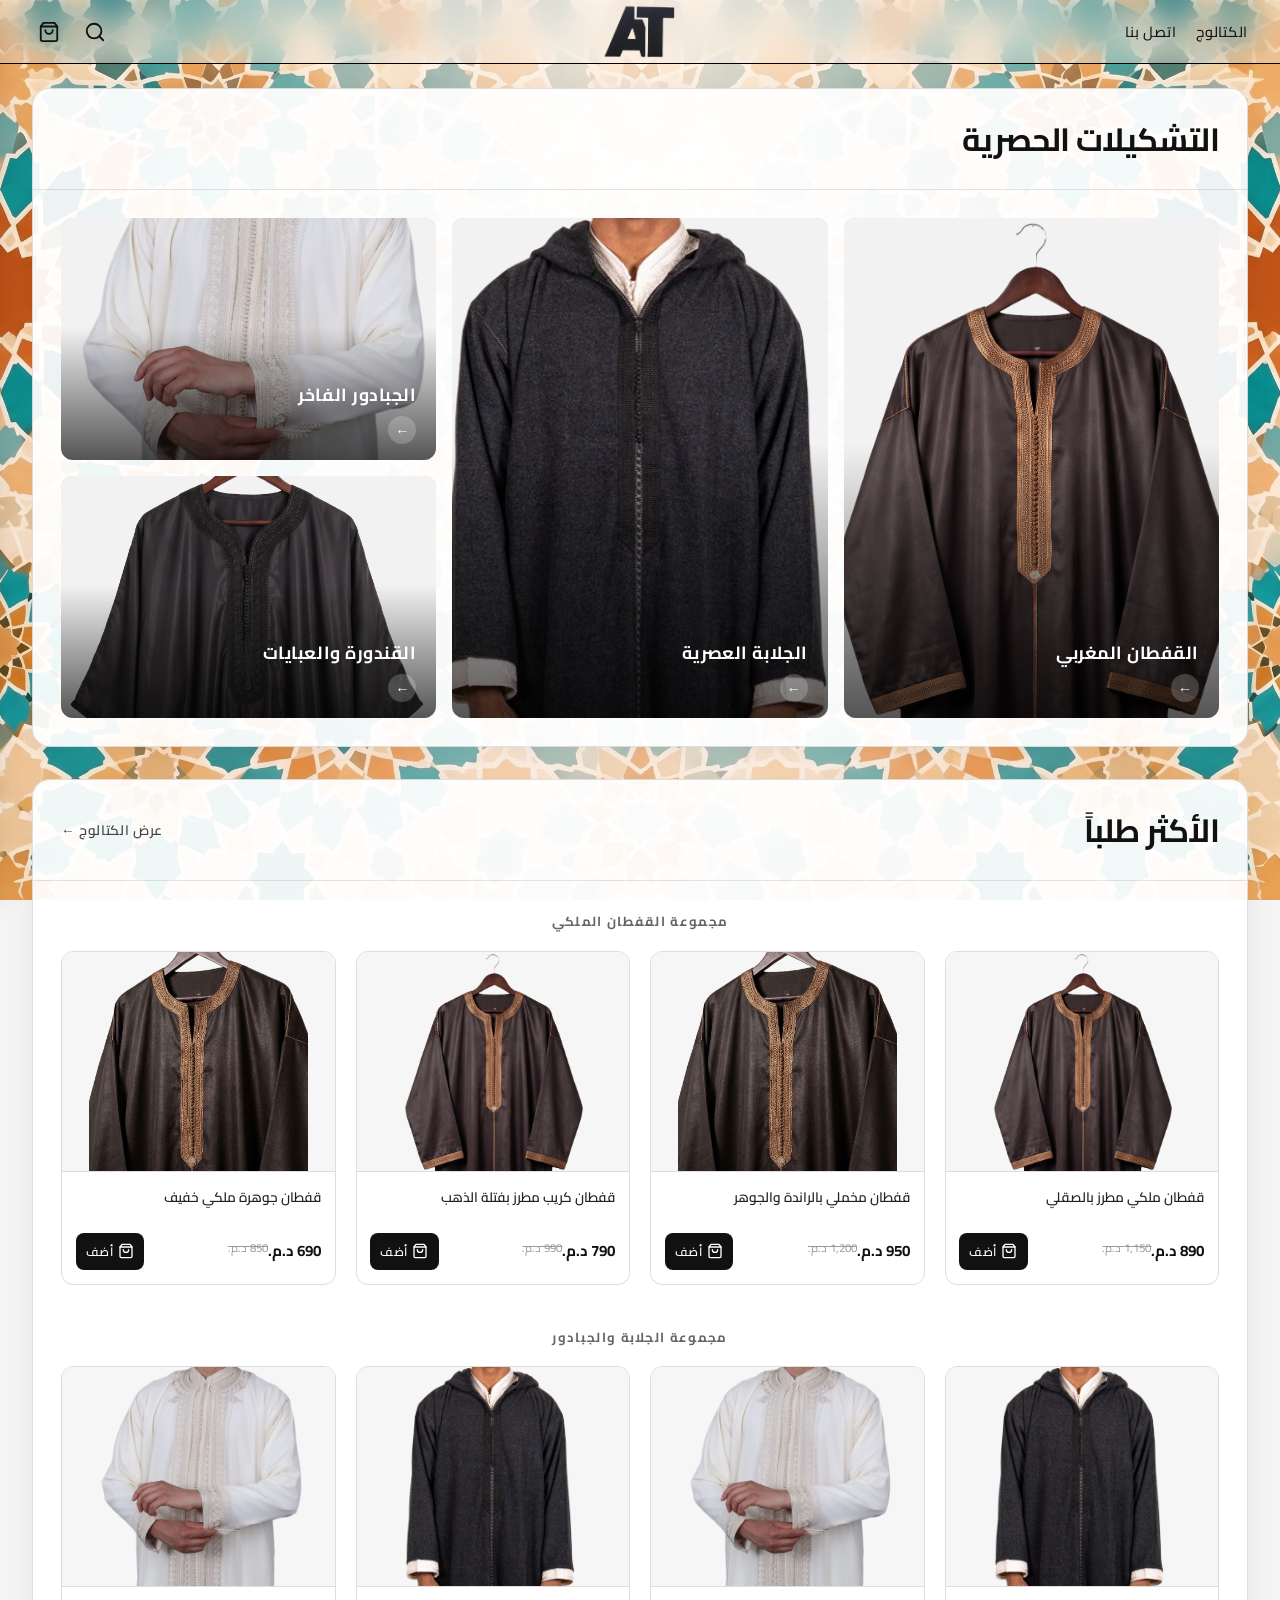
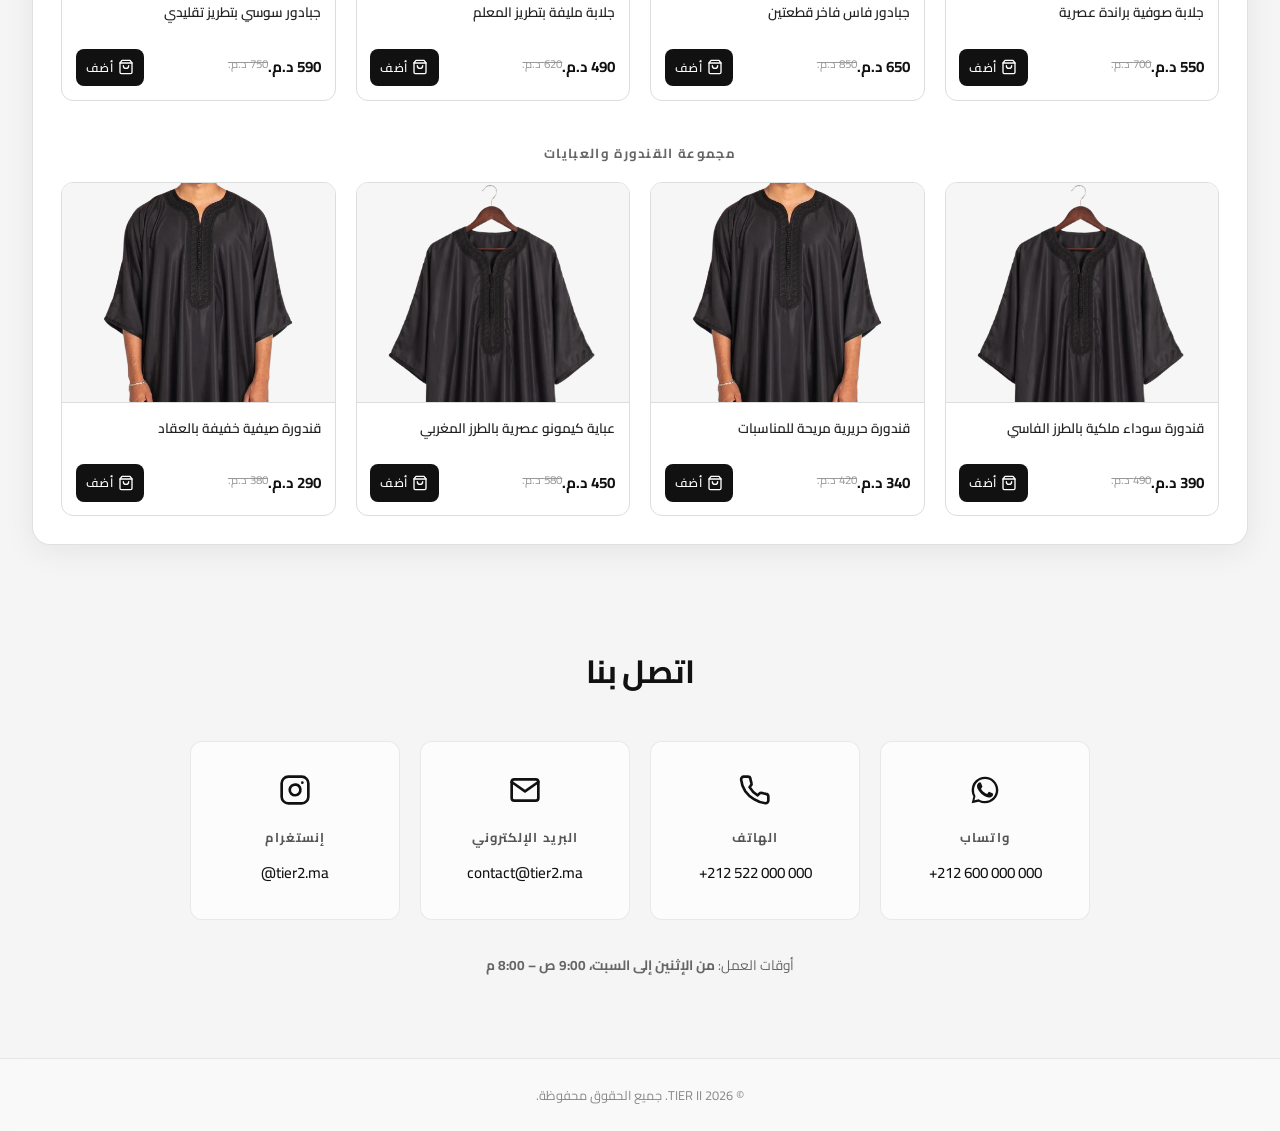
==== commit 2850a5c5: "refining" ====
--- a/index.html
+++ b/index.html
@@ -30,20 +30,13 @@
 
     <!-- Center: Logo -->
     <div class="nav-center">
-      <a href="index.html" class="nav-logo">TIER II</a>
+      <a href="index.html" class="nav-logo">
+        <img src="imgs/logo.png" alt="TIER II" class="nav-logo-img" />
+      </a>
     </div>
 
     <!-- Right: Currency/Language Selector + Search + Bag -->
     <div class="nav-right">
-      <!-- Option Selector next to search -->
-      <div class="nav-select-wrapper">
-        <select class="nav-select" id="currency-select" aria-label="العملة واللغة">
-          <option value="mad" selected>د.م. MAD</option>
-          <option value="usd">$ USD</option>
-          <option value="eur">€ EUR</option>
-        </select>
-      </div>
-
       <!-- Search -->
       <button class="nav-icon-btn" id="nav-search-btn" aria-label="البحث">
         <svg xmlns="http://www.w3.org/2000/svg" width="22" height="22" viewBox="0 0 24 24"
--- a/style.css
+++ b/style.css
@@ -151,15 +151,19 @@
 
 /* Center logo */
 .nav-center .nav-logo {
-  font-size: 1.35rem;
-  font-weight: 800;
-  letter-spacing: 0.12em;
-  text-transform: uppercase;
-  color: #111;
   position: absolute;
   left: 50%;
-  top:50%;
+  top: 50%;
   transform: translate(-50%, -50%);
+  display: flex;
+  align-items: center;
+}
+
+.nav-logo-img {
+  height: 55px;
+  width: auto;
+  display: block;
+  object-fit: contain;
 }
 
 /* Right icons */
@@ -627,6 +631,18 @@
   gap: 1.25rem;
   max-width: 900px;
   margin: 0 auto 2rem;
+}
+
+@media (max-width: 768px) {
+  .contact-grid {
+    grid-template-columns: repeat(2, 1fr);
+  }
+}
+
+@media (max-width: 400px) {
+  .contact-grid {
+    grid-template-columns: 1fr;
+  }
 }
 
 .contact-card {
@@ -1031,12 +1047,12 @@
   }
 
   .collections-grid {
-    grid-template-columns: 1fr;
+    grid-template-columns: 1fr 1fr;
     grid-template-rows: auto;
     height: auto;
   }
 
-  .collection-box { height: 240px; }
+  .collection-box { height: 200px; }
 
   .collection-col-split {
     flex-direction: column;
@@ -1044,7 +1060,7 @@
     grid-column: auto;
   }
 
-  .collection-col-split .collection-box { height: 200px; flex: none; }
+  .collection-col-split .collection-box { height: 180px; flex: none; }
 }
 
 /* ════════════════════════════════════════════════════
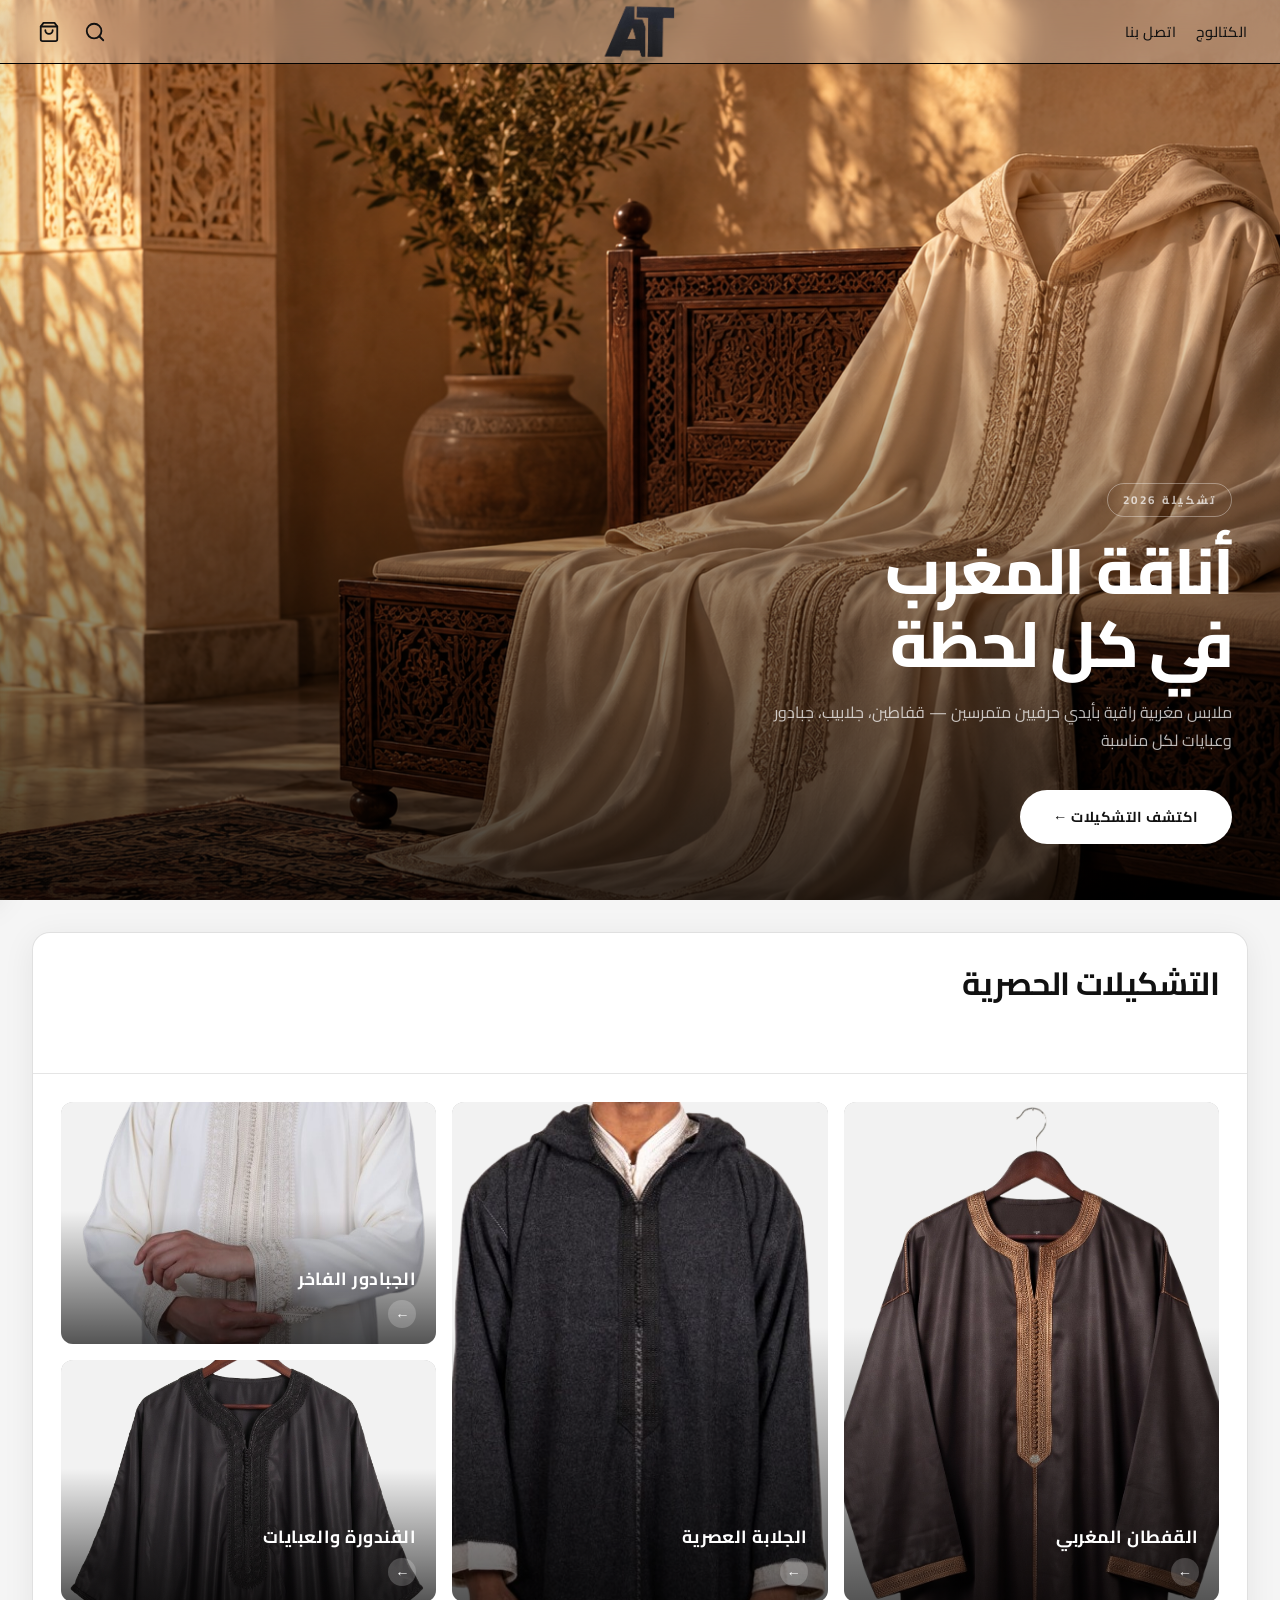
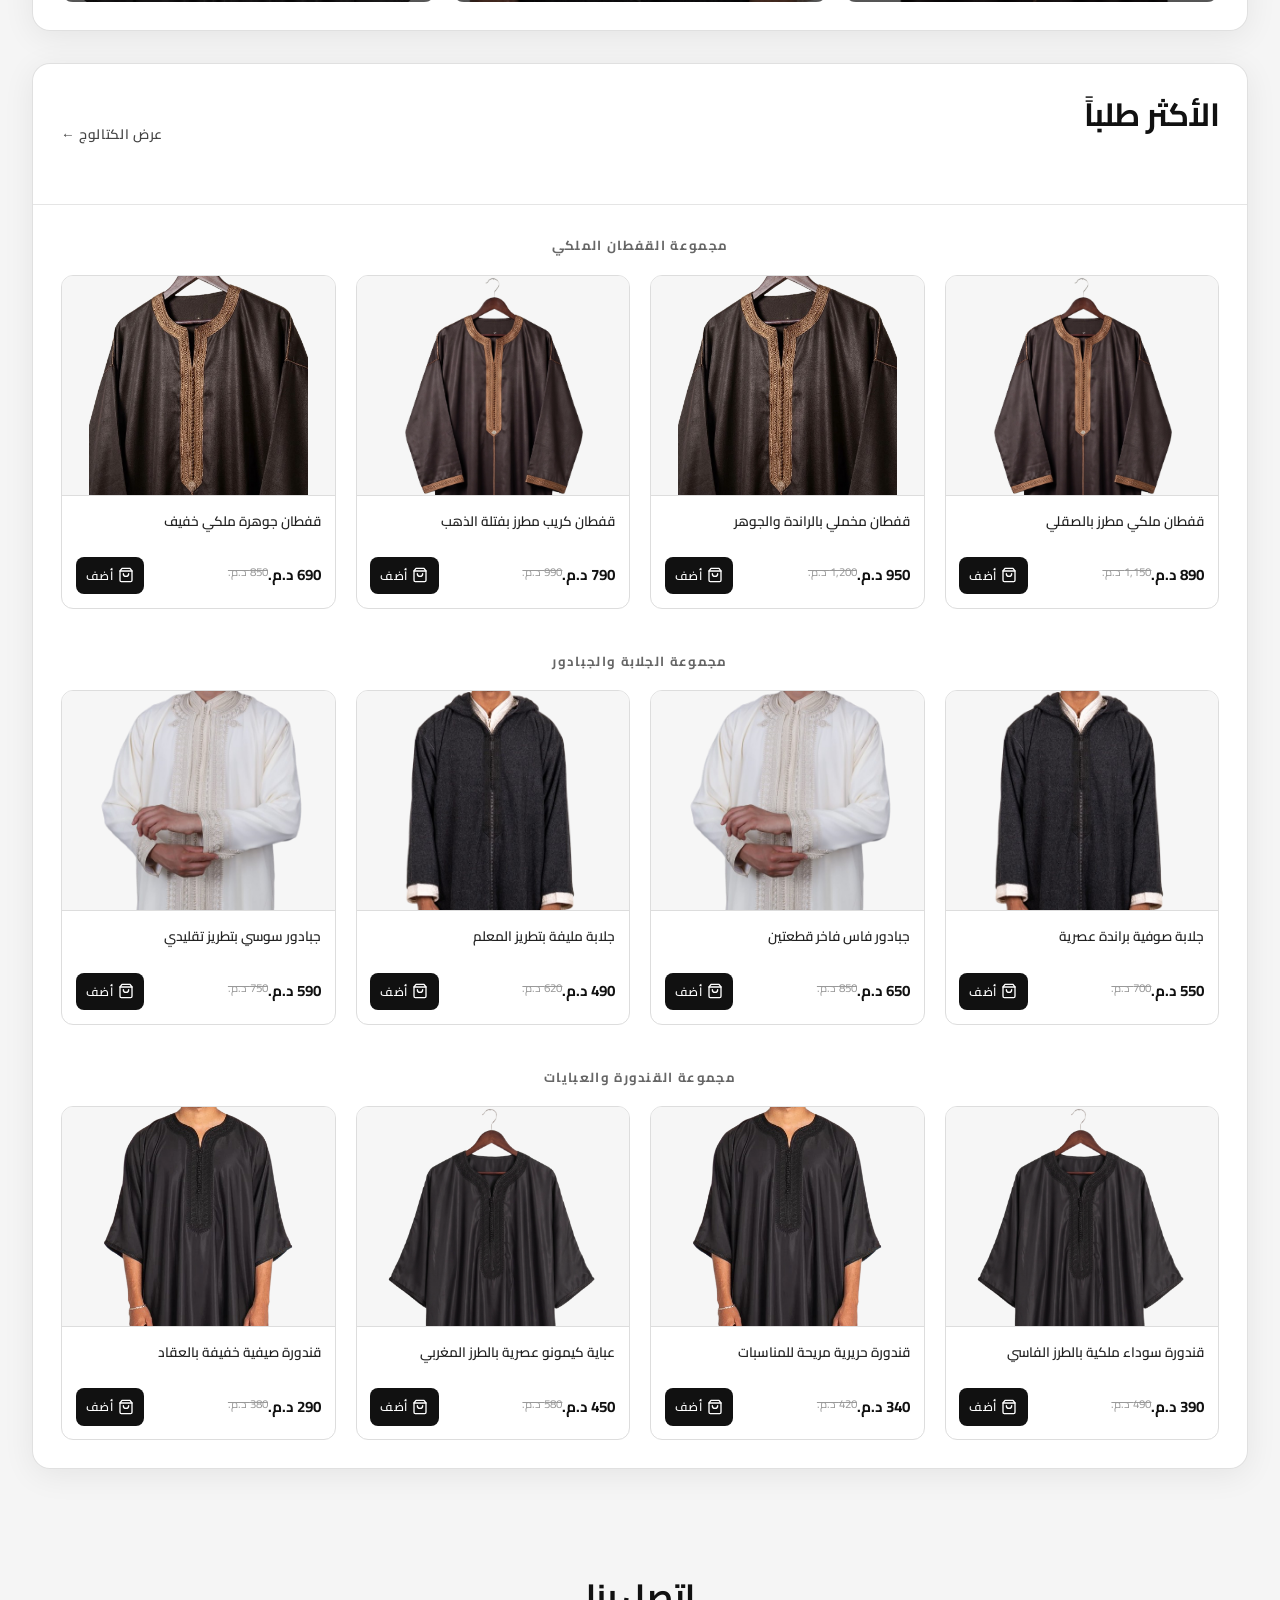
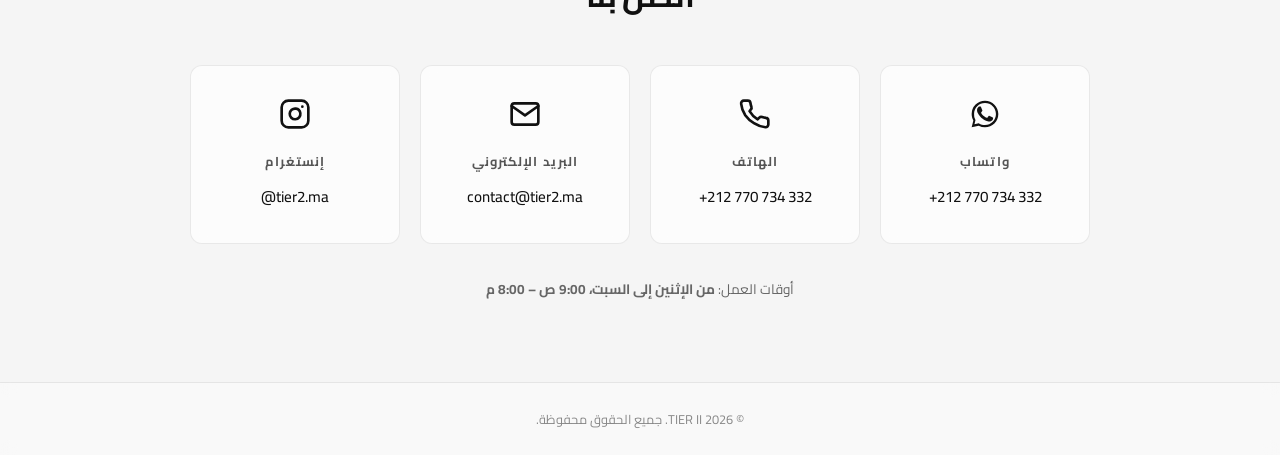
==== commit a420b664: "improvments" ====
--- a/index.html
+++ b/index.html
@@ -11,9 +11,9 @@
 </head>
 <body>
 
-  <!-- ═══════════════════════════════ NAVBAR ═══════════════════════════════ -->
+  
   <nav class="navbar" id="navbar">
-    <!-- Left: Navigation (burger on medium/small, links on desktop) -->
+    
     <div class="nav-left">
       <button class="nav-burger-btn" id="nav-burger-btn" aria-label="تبديل القائمة" aria-expanded="false">
         <span class="burger-lines">
@@ -28,16 +28,16 @@
       </div>
     </div>
 
-    <!-- Center: Logo -->
+    
     <div class="nav-center">
       <a href="index.html" class="nav-logo">
         <img src="imgs/logo.png" alt="TIER II" class="nav-logo-img" />
       </a>
     </div>
 
-    <!-- Right: Currency/Language Selector + Search + Bag -->
+    
     <div class="nav-right">
-      <!-- Search -->
+      
       <button class="nav-icon-btn" id="nav-search-btn" aria-label="البحث">
         <svg xmlns="http://www.w3.org/2000/svg" width="22" height="22" viewBox="0 0 24 24"
              fill="none" stroke="currentColor" stroke-width="2" stroke-linecap="round" stroke-linejoin="round">
@@ -46,7 +46,7 @@
         </svg>
       </button>
 
-      <!-- Bag -->
+      
       <button class="nav-icon-btn bag-btn" id="bag-btn" aria-label="حقيبة التسوق">
         <svg xmlns="http://www.w3.org/2000/svg" width="22" height="22" viewBox="0 0 24 24"
              fill="none" stroke="currentColor" stroke-width="2" stroke-linecap="round" stroke-linejoin="round">
@@ -58,7 +58,7 @@
       </button>
     </div>
 
-    <!-- Search Overlay -->
+    
     <div class="nav-search-overlay" id="nav-search-overlay">
       <form class="nav-search-form" id="nav-search-form" action="catalogue.html" method="GET">
         <svg class="nav-search-icon" xmlns="http://www.w3.org/2000/svg" width="20" height="20" viewBox="0 0 24 24"
@@ -74,7 +74,18 @@
     </div>
   </nav>
 
-  <!-- ══════════════════════════ SECTION 1 – COLLECTIONS ═══════════════════ -->
+  
+  <!-- Landing / Hero Section -->
+  <section class="landing-hero" id="landing">
+    <div class="landing-hero-overlay"></div>
+    <div class="landing-hero-inner">
+      <p class="landing-hero-sub">تشكيلة 2026</p>
+      <h1 class="landing-hero-title">أناقة المغرب<br>في كل لحظة</h1>
+      <p class="landing-hero-desc">ملابس مغربية راقية بأيدي حرفيين متمرسين — قفاطين، جلابيب، جبادور وعبايات لكل مناسبة</p>
+      <a href="#collections" class="landing-hero-cta">اكتشف التشكيلات ←</a>
+    </div>
+  </section>
+
   <section class="collections" id="collections">
     <div class="section-header-bar">
       <h2 class="section-title">التشكيلات الحصرية</h2>
@@ -82,7 +93,7 @@
     <div class="section-body">
     <div class="collections-grid">
 
-      <!-- Col 1 – single tall box -->
+      
       <a href="catalogue.html?cat=caftans" class="collection-box" style="text-decoration:none;">
         <div class="collection-img" style="background-image: url('imgs/caftan-brown.png');"></div>
         <div class="collection-overlay">
@@ -91,7 +102,7 @@
         </div>
       </a>
 
-      <!-- Col 2 – single tall box -->
+      
       <a href="catalogue.html?cat=djellabas" class="collection-box" style="text-decoration:none;">
         <div class="collection-img" style="background-image: url('imgs/djellaba.png');"></div>
         <div class="collection-overlay">
@@ -100,7 +111,7 @@
         </div>
       </a>
 
-      <!-- Col 3 – two stacked boxes -->
+      
       <div class="collection-col-split">
         <a href="catalogue.html?cat=jabadours" class="collection-box" style="text-decoration:none;">
           <div class="collection-img" style="background-image: url('imgs/jabadour.png');"></div>
@@ -118,11 +129,11 @@
         </a>
       </div>
 
-    </div><!-- /.collections-grid -->
-    </div><!-- /.section-body -->
+    </div>
+    </div>
   </section>
 
-  <!-- ══════════════════════════ SECTION 2 – TRENDING ══════════════════════ -->
+  
   <section class="trending" id="trending">
     <div class="section-header-bar">
       <h2 class="section-title">الأكثر طلباً</h2>
@@ -130,12 +141,12 @@
     </div>
     <div class="section-body">
 
-      <!-- ── Row 1: القفطان الملكي ───────────────────────── -->
+      
       <div class="trending-row">
         <p class="trending-row-label">مجموعة القفطان الملكي</p>
         <div class="trending-grid">
 
-          <!-- Card 1 -->
+          
           <div class="product-card" data-name="قفطان ملكي مطرز بالصقلي" data-price="890 د.م.">
             <a href="product.html" class="card-media-link">
               <div class="card-img" style="background-image: url('imgs/caftan-brown.png');"></div>
@@ -162,7 +173,7 @@
             </div>
           </div>
 
-          <!-- Card 2 -->
+          
           <div class="product-card" data-name="قفطان مخملي بالراندة والجوهر" data-price="950 د.م.">
             <a href="product.html" class="card-media-link">
               <div class="card-img" style="background-image: url('imgs/product-secondary-1.png');"></div>
@@ -189,7 +200,7 @@
             </div>
           </div>
 
-          <!-- Card 3 -->
+          
           <div class="product-card" data-name="قفطان كريب مطرز بفتلة الذهب" data-price="790 د.م.">
             <a href="product.html" class="card-media-link">
               <div class="card-img" style="background-image: url('imgs/caftan-brown.png');"></div>
@@ -216,7 +227,7 @@
             </div>
           </div>
 
-          <!-- Card 4 -->
+          
           <div class="product-card" data-name="قفطان جوهرة ملكي خفيف" data-price="690 د.م.">
             <a href="product.html" class="card-media-link">
               <div class="card-img" style="background-image: url('imgs/product-secondary-1.png');"></div>
@@ -243,15 +254,15 @@
             </div>
           </div>
 
-        </div><!-- /.trending-grid -->
-      </div><!-- /.trending-row -->
-
-      <!-- ── Row 2: الجلابة والجبادور ───────────────────────── -->
+        </div>
+      </div>
+
+      
       <div class="trending-row">
         <p class="trending-row-label">مجموعة الجلابة والجبادور</p>
         <div class="trending-grid">
 
-          <!-- Card 1 -->
+          
           <div class="product-card" data-name="جلابة صوفية براندة عصرية" data-price="550 د.م.">
             <a href="product.html" class="card-media-link">
               <div class="card-img" style="background-image: url('imgs/djellaba.png');"></div>
@@ -278,7 +289,7 @@
             </div>
           </div>
 
-          <!-- Card 2 -->
+          
           <div class="product-card" data-name="جبادور فاس فاخر قطعتين" data-price="650 د.م.">
             <a href="product.html" class="card-media-link">
               <div class="card-img" style="background-image: url('imgs/jabadour.png');"></div>
@@ -305,7 +316,7 @@
             </div>
           </div>
 
-          <!-- Card 3 -->
+          
           <div class="product-card" data-name="جلابة مليفة بتطريز المعلم" data-price="490 د.م.">
             <a href="product.html" class="card-media-link">
               <div class="card-img" style="background-image: url('imgs/djellaba.png');"></div>
@@ -332,7 +343,7 @@
             </div>
           </div>
 
-          <!-- Card 4 -->
+          
           <div class="product-card" data-name="جبادور سوسي بتطريز تقليدي" data-price="590 د.م.">
             <a href="product.html" class="card-media-link">
               <div class="card-img" style="background-image: url('imgs/jabadour.png');"></div>
@@ -359,15 +370,15 @@
             </div>
           </div>
 
-        </div><!-- /.trending-grid -->
-      </div><!-- /.trending-row -->
-
-      <!-- ── Row 3: القندورة والعبايات ────────────────────────── -->
+        </div>
+      </div>
+
+      
       <div class="trending-row">
         <p class="trending-row-label">مجموعة القندورة والعبايات</p>
         <div class="trending-grid">
 
-          <!-- Card 1 -->
+          
           <div class="product-card" data-name="قندورة سوداء ملكية بالطرز الفاسي" data-price="390 د.م.">
             <a href="product.html" class="card-media-link">
               <div class="card-img" style="background-image: url('imgs/gandoura-black.png');"></div>
@@ -394,7 +405,7 @@
             </div>
           </div>
 
-          <!-- Card 2 -->
+          
           <div class="product-card" data-name="قندورة حريرية مريحة للمناسبات" data-price="340 د.م.">
             <a href="product.html" class="card-media-link">
               <div class="card-img" style="background-image: url('imgs/gandoura.png');"></div>
@@ -421,7 +432,7 @@
             </div>
           </div>
 
-          <!-- Card 3 -->
+          
           <div class="product-card" data-name="عباية كيمونو عصرية بالطرز المغربي" data-price="450 د.م.">
             <a href="product.html" class="card-media-link">
               <div class="card-img" style="background-image: url('imgs/gandoura-black.png');"></div>
@@ -448,7 +459,7 @@
             </div>
           </div>
 
-          <!-- Card 4 -->
+          
           <div class="product-card" data-name="قندورة صيفية خفيفة بالعقاد" data-price="290 د.م.">
             <a href="product.html" class="card-media-link">
               <div class="card-img" style="background-image: url('imgs/gandoura.png');"></div>
@@ -475,13 +486,13 @@
             </div>
           </div>
 
-        </div><!-- /.trending-grid -->
-      </div><!-- /.trending-row -->
-
-    </div><!-- /.section-body -->
+        </div>
+      </div>
+
+    </div>
   </section>
 
-  <!-- ══════════════════════════ SECTION 3 – CONTACT US ════════════════════ -->
+  
   <section class="contact" id="contact">
     <h2 class="section-title">اتصل بنا</h2>
 
@@ -489,7 +500,7 @@
 
       <div class="contact-card">
         <div class="contact-icon">
-          <!-- WhatsApp -->
+          
           <svg xmlns="http://www.w3.org/2000/svg" width="32" height="32" viewBox="0 0 24 24" fill="currentColor">
             <path d="M17.472 14.382c-.297-.149-1.758-.867-2.03-.967-.273-.099-.471-.148-.67.15
                      -.197.297-.767.966-.94 1.164-.173.199-.347.223-.644.075-.297-.15-1.255-.463
@@ -508,12 +519,12 @@
           </svg>
         </div>
         <h3 class="contact-label">واتساب</h3>
-        <a href="https://wa.me/212600000000" class="contact-value" dir="ltr">+212 600 000 000</a>
+        <a href="https://wa.me/212770734332" class="contact-value" dir="ltr">+212 770 734 332</a>
       </div>
 
       <div class="contact-card">
         <div class="contact-icon">
-          <!-- Phone -->
+          
           <svg xmlns="http://www.w3.org/2000/svg" width="32" height="32" viewBox="0 0 24 24"
                fill="none" stroke="currentColor" stroke-width="2" stroke-linecap="round" stroke-linejoin="round">
             <path d="M22 16.92v3a2 2 0 0 1-2.18 2 19.79 19.79 0 0 1-8.63-3.07A19.5 19.5 0 0 1
@@ -524,12 +535,12 @@
           </svg>
         </div>
         <h3 class="contact-label">الهاتف</h3>
-        <a href="tel:+212522000000" class="contact-value" dir="ltr">+212 522 000 000</a>
+        <a href="tel:+212770734332" class="contact-value" dir="ltr">+212 770 734 332</a>
       </div>
 
       <div class="contact-card">
         <div class="contact-icon">
-          <!-- Email -->
+          
           <svg xmlns="http://www.w3.org/2000/svg" width="32" height="32" viewBox="0 0 24 24"
                fill="none" stroke="currentColor" stroke-width="2" stroke-linecap="round" stroke-linejoin="round">
             <path d="M4 4h16c1.1 0 2 .9 2 2v12c0 1.1-.9 2-2 2H4c-1.1 0-2-.9-2-2V6c0-1.1.9-2 2-2z"/>
@@ -542,7 +553,7 @@
 
       <div class="contact-card">
         <div class="contact-icon">
-          <!-- Instagram -->
+          
           <svg xmlns="http://www.w3.org/2000/svg" width="32" height="32" viewBox="0 0 24 24"
                fill="none" stroke="currentColor" stroke-width="2" stroke-linecap="round" stroke-linejoin="round">
             <rect x="2" y="2" width="20" height="20" rx="5" ry="5"/>
@@ -563,18 +574,18 @@
     <p>© 2026 TIER II. جميع الحقوق محفوظة.</p>
   </footer>
 
-  <!-- ══════════════════════════ BAG PANEL ══════════════════════════════ -->
-  <!-- Overlay (click to close) -->
+  
+  
   <div class="bag-overlay" id="bag-overlay"></div>
 
-  <!-- Slide-in panel -->
+  
   <aside class="bag-panel" id="bag-panel" aria-label="حقيبة التسوق">
     <div class="bag-panel-header">
       <span>حقيبة التسوق</span>
       <button class="bag-close-btn" id="bag-close-btn" aria-label="إغلاق الحقيبة">✕</button>
     </div>
     <div class="bag-items" id="bag-items">
-      <!-- Items rendered by JS -->
+      
       <p class="bag-empty" id="bag-empty">حقيبتك فارغة حالياً.</p>
     </div>
     <div class="bag-checkout">
--- a/style.css
+++ b/style.css
@@ -1,8 +1,6 @@
-/* ═══════════════════════════════════════════════════
-   TIER II — WEBSTORE  |  style.css
-   ═══════════════════════════════════════════════════ */
-
-/* ── Reset & Base ─────────────────────────────────── */
+
+
+
 *, *::before, *::after {
   box-sizing: border-box;
   margin: 0;
@@ -27,7 +25,7 @@
   font-family: -apple-system, BlinkMacSystemFont, 'Segoe UI', 'Cairo', 'Tajawal', Roboto, 'Helvetica Neue', Arial, sans-serif;
   color: #111;
   background-color: #f5f5f5;
-  /* Frozen background image */
+  
   background-image: url('./imgs/light-background.png');
   background-attachment: fixed;
   background-size: cover;
@@ -36,6 +34,12 @@
   min-height: 100vh;
 }
 
+@media (max-width: 600px) {
+  body {
+    background-image: url('./imgs/light-background-narrow.jpg');
+  }
+}
+
 a {
   text-decoration: none;
   color: inherit;
@@ -48,7 +52,137 @@
   font-family: inherit;
 }
 
-/* ── Section Titles ───────────────────────────────── */
+
+/* ─── Landing Hero ─────────────────────────────────────────────────────────── */
+
+/*
+ * Full-bleed landing that fills the viewport. Scrolls away normally —
+ * as the user scrolls down the sections (with their white cards + body
+ * background) slide up and cover it.
+ */
+.landing-hero {
+  position: relative;
+  height: 100svh;
+
+  /* Wide-screen image */
+  background-image: url('./imgs/landing-wide.png');
+  background-size: cover;
+  background-position: center center;
+  background-repeat: no-repeat;
+
+  display: flex;
+  align-items: flex-end;
+  justify-content: flex-start;
+}
+
+/* Landing hero doesn't have its own image wrapper anymore */
+.landing-hero-image {
+  display: contents; /* transparent pass-through — children render directly */
+}
+
+/* Gradient overlay — heavier at the bottom where text lives */
+.landing-hero-overlay {
+  position: absolute;
+  inset: 0;
+  background: linear-gradient(
+    to top,
+    rgba(0, 0, 0, 0.75) 0%,
+    rgba(0, 0, 0, 0.3) 45%,
+    transparent 72%
+  );
+  pointer-events: none;
+}
+
+/* Text content — sits above the overlay, padded away from edges */
+.landing-hero-inner {
+  position: relative;
+  z-index: 1;
+  padding: 3.5rem 3rem;
+  color: #fff;
+  max-width: 640px;
+}
+
+.landing-hero-sub {
+  display: inline-block;
+  font-size: 0.72rem;
+  font-weight: 700;
+  letter-spacing: 0.22em;
+  text-transform: uppercase;
+  color: rgba(255, 255, 255, 0.7);
+  border: 1px solid rgba(255, 255, 255, 0.35);
+  border-radius: 100px;
+  padding: 0.3rem 0.9rem;
+  margin-bottom: 1.1rem;
+}
+
+.landing-hero-title {
+  font-size: clamp(2.2rem, 5vw, 4rem);
+  font-weight: 800;
+  line-height: 1.15;
+  letter-spacing: -0.03em;
+  margin-bottom: 1rem;
+}
+
+.landing-hero-desc {
+  font-size: clamp(0.88rem, 1.5vw, 1rem);
+  font-weight: 400;
+  line-height: 1.75;
+  color: rgba(255, 255, 255, 0.72);
+  max-width: 460px;
+  margin-bottom: 2.25rem;
+}
+
+.landing-hero-cta {
+  display: inline-block;
+  padding: 0.85rem 2.1rem;
+  background: #fff;
+  color: #111;
+  font-size: 0.9rem;
+  font-weight: 700;
+  letter-spacing: 0.03em;
+  border-radius: 100px;
+  text-decoration: none;
+  transition: background var(--transition), color var(--transition),
+              transform var(--transition), box-shadow var(--transition);
+}
+
+.landing-hero-cta:hover {
+  background: #111;
+  color: #fff;
+  transform: translateY(-2px);
+  box-shadow: 0 8px 24px rgba(0, 0, 0, 0.3);
+}
+
+/* Phone */
+@media (max-width: 600px) {
+  .landing-hero {
+    background-image: url('./imgs/landing-narrow.png');
+    justify-content: center;
+    align-items: center;
+  }
+
+  .landing-hero-overlay {
+    background: linear-gradient(
+      to bottom,
+      rgba(0, 0, 0, 0.45) 0%,
+      rgba(0, 0, 0, 0.55) 50%,
+      rgba(0, 0, 0, 0.45) 100%
+    );
+  }
+
+  .landing-hero-inner {
+    padding: 2rem 1.5rem;
+    max-width: 100%;
+    text-align: center;
+  }
+
+  .landing-hero-desc {
+    max-width: 100%;
+  }
+}
+
+/* ─── Section title ─────────────────────────────────────────────────────────── */
+
 .section-title {
   font-size: clamp(1.4rem, 3vw, 2rem);
   font-weight: 700;
@@ -56,9 +190,7 @@
   color: #111;
 }
 
-/* ════════════════════════════════════════════════════
-   NAVBAR
-   ════════════════════════════════════════════════════ */
+
 .navbar {
   position: fixed;
   top: 0;
@@ -77,7 +209,7 @@
   -webkit-backdrop-filter: blur(16px);
   border-bottom: 1px solid #000;
 
-  /* Show / hide transitions */
+  
   transform: translateY(0);
   transition: transform 0.35s ease, opacity 0.35s ease;
   opacity: 1;
@@ -88,7 +220,7 @@
   opacity: 0;
 }
 
-/* Left */
+
 .nav-left {
   display: flex;
   align-items: center;
@@ -143,13 +275,13 @@
   transform: translateY(-5.5px) rotate(-45deg);
 }
 
-/* Burger button hidden by default (desktop) */
+
 .nav-burger-btn,
 .nav-icon-btn.nav-burger-btn {
   display: none !important;
 }
 
-/* Center logo */
+
 .nav-center .nav-logo {
   position: absolute;
   left: 50%;
@@ -166,14 +298,14 @@
   object-fit: contain;
 }
 
-/* Right icons */
+
 .nav-right {
   display: flex;
   align-items: center;
   gap: 0.75rem;
 }
 
-/* ── Option Selector in Navbar (Language / Currency) ── */
+
 .nav-select-wrapper {
   position: relative;
   display: flex;
@@ -237,7 +369,7 @@
   background: rgba(0,0,0,0.06);
 }
 
-/* ── Navbar Search Overlay ────────────────────────── */
+
 .nav-search-overlay {
   position: absolute;
   inset: 0;
@@ -333,9 +465,7 @@
   color: #000;
 }
 
-/* ════════════════════════════════════════════════════
-   SECTION BOXES — each section is its own card
-   ════════════════════════════════════════════════════ */
+
 .collections,
 .trending {
   margin: 2rem 2rem 0;
@@ -346,12 +476,12 @@
   box-shadow: 0 6px 32px rgba(0, 0, 0, 0.07);
 }
 
-/* Last box gets bottom margin too */
+
 .trending {
   margin-bottom: 2rem;
 }
 
-/* Title bar — sits above the border */
+
 .section-header-bar {
   display: flex;
   align-items: center;
@@ -360,23 +490,17 @@
   border-bottom: 1px solid rgba(0, 0, 0, 0.1);
 }
 
-/* Content area below the title border */
+
 .section-body {
   padding: 1.75rem;
 }
 
-/* ════════════════════════════════════════════════════
-   COLLECTIONS — top spacing accounts for fixed navbar
-   ════════════════════════════════════════════════════ */
-.collections {
-  margin-top: calc(var(--nav-height) + 1.5rem);
-}
-
-.collections > .section-title {
+
+.section-title {
   margin-bottom: 1.5rem;
 }
 
-/* Grid: 3 columns */
+
 .collections-grid {
   display: grid;
   grid-template-columns: 1fr 1fr 1fr;
@@ -384,7 +508,7 @@
   gap: 1rem;
 }
 
-/* Col 3 split */
+
 .collection-col-split {
   display: flex;
   flex-direction: column;
@@ -396,7 +520,7 @@
   flex: 1;
 }
 
-/* Single collection box */
+
 .collection-box {
   position: relative;
   overflow: hidden;
@@ -406,7 +530,7 @@
   background: var(--gray-mid);
 }
 
-/* Image for collection */
+
 .collection-img {
   position: absolute;
   inset: 0;
@@ -421,7 +545,7 @@
   transform: scale(1.04);
 }
 
-/* Gradient overlay + text */
+
 .collection-overlay {
   position: absolute;
   inset: 0;
@@ -442,7 +566,7 @@
   text-transform: uppercase;
 }
 
-/* Arrow */
+
 .collection-arrow {
   display: inline-flex;
   align-items: center;
@@ -461,11 +585,9 @@
   background: rgba(255,255,255,0.35);
 }
 
-/* ════════════════════════════════════════════════════
-   TRENDING ITEMS
-   ════════════════════════════════════════════════════ */
+
 .trending {
-  /* box styles already set above — no extra padding needed here */
+  
 }
 
 .view-all {
@@ -478,7 +600,7 @@
 }
 .view-all:hover { color: #000; }
 
-/* Collection row inside trending */
+
 .trending-row {
   margin-bottom: 2.5rem;
 }
@@ -486,7 +608,7 @@
   margin-bottom: 0;
 }
 
-/* Sub-label for each collection row */
+
 .trending-row-label {
   font-size: 0.82rem;
   font-weight: 700;
@@ -497,7 +619,7 @@
   text-align: center;
 }
 
-/* Trending items grid: 4 items per category, centered, no horizontal scrolling */
+
 .trending-grid,
 .trending-scroll {
   display: grid;
@@ -513,7 +635,7 @@
   width: 100%;
 }
 
-/* Product Card */
+
 .product-card {
   flex: 0 0 220px;
   border: 1px solid #ddd;
@@ -530,7 +652,7 @@
   box-shadow: var(--shadow);
 }
 
-/* Card image */
+
 .card-img {
   width: 100%;
   height: 220px;
@@ -541,7 +663,7 @@
   border-bottom: 1px solid #ddd;
 }
 
-/* Card media link to product page */
+
 .card-media-link {
   display: block;
   text-decoration: none;
@@ -552,7 +674,7 @@
   color: #555;
 }
 
-/* Card body */
+
 .card-body {
   padding: 0.75rem 0.85rem 0.85rem;
 }
@@ -592,7 +714,7 @@
   color: #111;
 }
 
-/* Add to cart button */
+
 .add-to-cart {
   display: flex;
   align-items: center;
@@ -613,14 +735,12 @@
   transform: scale(1.04);
 }
 
-/* ════════════════════════════════════════════════════
-   CONTACT US
-   ════════════════════════════════════════════════════ */
+
 .contact {
   padding: 4rem 2rem 5rem;
 }
 
-.contact > .section-title {
+.section-title {
   margin-bottom: 2.5rem;
   text-align: center;
 }
@@ -693,9 +813,7 @@
   margin-top: 1rem;
 }
 
-/* ════════════════════════════════════════════════════
-   BAG COUNT BADGE
-   ════════════════════════════════════════════════════ */
+
 .bag-btn {
   position: relative;
 }
@@ -717,7 +835,7 @@
   justify-content: center;
   line-height: 1;
   pointer-events: none;
-  /* Hidden when 0 */
+  
   opacity: 0;
   transform: scale(0.6);
   transition: opacity 0.2s ease, transform 0.2s ease;
@@ -728,11 +846,9 @@
   transform: scale(1);
 }
 
-/* ════════════════════════════════════════════════════
-   BAG PANEL
-   ════════════════════════════════════════════════════ */
-
-/* Full-screen semi-transparent overlay */
+
+
+
 .bag-overlay {
   position: fixed;
   inset: 0;
@@ -748,48 +864,65 @@
   pointer-events: all;
 }
 
-/* Slide-in panel from the right */
+
 .bag-panel {
   position: fixed;
   top: 0;
   right: 0;
   bottom: 0;
-  width: 380px;
-  max-width: 100vw;
+  width: 400px;
+  max-width: 94vw;
   background: #fff;
   z-index: 1200;
   display: flex;
   flex-direction: column;
   box-shadow: -4px 0 32px rgba(0, 0, 0, 0.15);
   transform: translateX(100%);
-  transition: transform 0.35s ease;
+  transition: transform 0.35s cubic-bezier(0.16, 1, 0.3, 1);
 }
 
 .bag-panel.open {
   transform: translateX(0);
 }
 
-/* Header row */
+
 .bag-panel-header {
   display: flex;
   align-items: center;
   justify-content: space-between;
   padding: 1.25rem 1.5rem;
-  border-bottom: 1px solid rgba(0, 0, 0, 0.1);
-  font-size: 1rem;
+  border-bottom: 1px solid rgba(0, 0, 0, 0.08);
+  font-size: 1.05rem;
+  font-weight: 800;
+  color: #111;
+  flex-shrink: 0;
+}
+
+.bag-panel-title-wrap {
+  display: flex;
+  align-items: center;
+  gap: 0.6rem;
+}
+
+.bag-panel-badge {
+  font-size: 0.72rem;
+  background: #111;
+  color: #fff;
+  padding: 0.15rem 0.55rem;
+  border-radius: 999px;
   font-weight: 700;
-  letter-spacing: 0.04em;
-  text-transform: uppercase;
-  color: #111;
-  flex-shrink: 0;
-}
-
-/* Close button */
+}
+
+
 .bag-close-btn {
   font-size: 1.1rem;
   color: #555;
-  padding: 4px 8px;
-  border-radius: 6px;
+  width: 32px;
+  height: 32px;
+  display: flex;
+  align-items: center;
+  justify-content: center;
+  border-radius: 50%;
   transition: background var(--transition), color var(--transition);
 }
 .bag-close-btn:hover {
@@ -797,69 +930,215 @@
   color: #111;
 }
 
-/* Scrollable items list */
+
 .bag-items {
   flex: 1;
   overflow-y: auto;
-  padding: 1rem 1.5rem;
-}
-
-/* Empty state */
+  padding: 1rem 1.25rem;
+  display: flex;
+  flex-direction: column;
+  gap: 0.85rem;
+}
+
+
 .bag-empty {
-  color: #aaa;
-  font-size: 0.9rem;
+  color: #888;
+  font-size: 0.95rem;
   text-align: center;
-  margin-top: 2rem;
-}
-
-/* Individual item row */
+  margin: 3.5rem auto;
+  display: flex;
+  flex-direction: column;
+  align-items: center;
+  gap: 0.85rem;
+  line-height: 1.6;
+}
+
+.bag-empty svg {
+  color: #bbb;
+}
+
+
 .bag-item {
   display: flex;
   align-items: center;
-  justify-content: space-between;
-  gap: 0.75rem;
-  padding: 0.75rem 0;
-  border-bottom: 1px solid rgba(0, 0, 0, 0.07);
+  gap: 0.85rem;
+  padding: 0.85rem;
+  background: #fbfbfb;
+  border: 1px solid rgba(0, 0, 0, 0.06);
+  border-radius: 12px;
+  transition: background var(--transition), transform var(--transition);
+}
+
+.bag-item:hover {
+  background: #f5f5f5;
+}
+
+.bag-item-img {
+  width: 58px;
+  height: 58px;
+  border-radius: 8px;
+  background-color: #eee;
+  background-size: cover;
+  background-position: center;
+  background-repeat: no-repeat;
+  flex-shrink: 0;
+  border: 1px solid rgba(0, 0, 0, 0.05);
 }
 
 .bag-item-info {
   flex: 1;
+  min-width: 0;
 }
 
 .bag-item-name {
-  font-size: 0.9rem;
+  font-size: 0.88rem;
+  font-weight: 700;
+  color: #111;
+  line-height: 1.3;
+  margin-bottom: 0.25rem;
+  white-space: nowrap;
+  overflow: hidden;
+  text-overflow: ellipsis;
+}
+
+.bag-item-meta {
+  display: flex;
+  gap: 0.4rem;
+  flex-wrap: wrap;
+  margin-bottom: 0.4rem;
+}
+
+.bag-item-tag {
+  font-size: 0.72rem;
   font-weight: 600;
-  color: #111;
+  background: rgba(0, 0, 0, 0.06);
+  color: #555;
+  padding: 0.1rem 0.45rem;
+  border-radius: 4px;
+}
+
+.bag-item-price-row {
+  display: flex;
+  align-items: center;
+  justify-content: space-between;
+  gap: 0.5rem;
 }
 
 .bag-item-price {
-  font-size: 0.8rem;
-  color: #666;
-  margin-top: 2px;
-}
-
-/* Remove button */
+  font-size: 0.88rem;
+  font-weight: 800;
+  color: #111;
+}
+
+.bag-item-qty {
+  display: inline-flex;
+  align-items: center;
+  gap: 0.35rem;
+  background: #fff;
+  border: 1px solid #ddd;
+  border-radius: 8px;
+  padding: 2px 4px;
+}
+
+.bag-qty-btn {
+  width: 24px;
+  height: 24px;
+  border-radius: 6px;
+  background: transparent;
+  color: #111;
+  font-size: 0.95rem;
+  font-weight: 700;
+  cursor: pointer;
+  display: flex;
+  align-items: center;
+  justify-content: center;
+  transition: background 0.15s, color 0.15s;
+  padding: 0;
+}
+
+.bag-qty-btn:hover {
+  background: #111;
+  color: #fff;
+}
+
+.bag-qty-num {
+  font-size: 0.82rem;
+  font-weight: 800;
+  min-width: 20px;
+  text-align: center;
+  color: #111;
+}
+
+
 .bag-item-remove {
-  font-size: 0.8rem;
+  font-size: 0.85rem;
   color: #aaa;
-  padding: 4px 6px;
+  width: 28px;
+  height: 28px;
   border-radius: 6px;
+  display: flex;
+  align-items: center;
+  justify-content: center;
   flex-shrink: 0;
+  cursor: pointer;
   transition: color var(--transition), background var(--transition);
 }
 .bag-item-remove:hover {
   color: #c00;
-  background: rgba(200, 0, 0, 0.06);
-}
-
-/* Fixed bottom checkout area */
+  background: rgba(200, 0, 0, 0.08);
+}
+
+
 .bag-checkout {
-  padding: 1.25rem 1.5rem;
-  border-top: 1px solid rgba(0, 0, 0, 0.1);
+  padding: 1.1rem 1.5rem 1.35rem;
+  border-top: 1px solid rgba(0, 0, 0, 0.08);
+  background: #fff;
   flex-shrink: 0;
-}
-
-/* WhatsApp green button */
+  display: flex;
+  flex-direction: column;
+  gap: 0.85rem;
+}
+
+.bag-summary {
+  display: flex;
+  flex-direction: column;
+  gap: 0.45rem;
+}
+
+.bag-summary-row {
+  display: flex;
+  justify-content: space-between;
+  align-items: center;
+  font-size: 0.85rem;
+  color: #666;
+}
+
+.bag-summary-row.total {
+  font-size: 1.05rem;
+  font-weight: 800;
+  color: #111;
+  border-top: 1px dashed rgba(0, 0, 0, 0.15);
+  padding-top: 0.5rem;
+  margin-top: 0.2rem;
+}
+
+.bag-clear-btn {
+  background: none;
+  border: none;
+  color: #888;
+  font-size: 0.78rem;
+  text-decoration: underline;
+  cursor: pointer;
+  align-self: center;
+  margin-top: 0.2rem;
+  transition: color 0.2s;
+}
+
+.bag-clear-btn:hover {
+  color: #c00;
+}
+
+
 .btn-whatsapp {
   display: flex;
   align-items: center;
@@ -880,9 +1159,7 @@
   transform: scale(1.02);
 }
 
-/* ════════════════════════════════════════════════════
-   FOOTER
-   ════════════════════════════════════════════════════ */
+
 .footer {
   text-align: center;
   padding: 1.5rem 2rem;
@@ -894,9 +1171,7 @@
   -webkit-backdrop-filter: blur(8px);
 }
 
-/* ════════════════════════════════════════════════════
-   RESPONSIVE
-   ════════════════════════════════════════════════════ */
+
 @media (max-width: 900px) {
   .trending-grid,
   .trending-scroll {
@@ -914,7 +1189,7 @@
     padding: 0 1.25rem;
   }
 
-  /* Show burger button on medium & small screens */
+  
   .nav-burger-btn,
   .nav-icon-btn.nav-burger-btn {
     display: flex !important;
@@ -933,7 +1208,7 @@
     background: rgba(0, 0, 0, 0.06);
   }
 
-  /* Expandable navigation menu */
+  
   .nav-menu {
     position: absolute;
     top: calc(var(--nav-height) - 6px);
@@ -950,7 +1225,7 @@
     align-items: stretch;
     gap: 0;
 
-    /* Hidden by default, smooth expand animation */
+    
     opacity: 0;
     visibility: hidden;
     transform: translateY(-8px) scale(0.96);
@@ -996,7 +1271,7 @@
     grid-template-rows: 260px 260px;
   }
 
-  /* Col 3 spans full width below */
+  
   .collection-col-split {
     flex-direction: row;
     grid-column: 1 / -1;
@@ -1048,24 +1323,43 @@
 
   .collections-grid {
     grid-template-columns: 1fr 1fr;
-    grid-template-rows: auto;
+    grid-template-rows: 200px 200px;
+    gap: 0.75rem;
     height: auto;
   }
 
-  .collection-box { height: 200px; }
+  .collection-box {
+    height: 100%;
+  }
 
   .collection-col-split {
-    flex-direction: column;
-    height: auto;
-    grid-column: auto;
-  }
-
-  .collection-col-split .collection-box { height: 180px; flex: none; }
-}
-
-/* ════════════════════════════════════════════════════
-   RTL SUPPORT (ARABIC)
-   ════════════════════════════════════════════════════ */
+    flex-direction: row;
+    grid-column: 1 / -1;
+    height: 100%;
+    gap: 0.75rem;
+  }
+
+  .collection-col-split .collection-box {
+    height: 100%;
+    flex: 1;
+  }
+
+  .collection-overlay {
+    padding: 0.85rem 0.75rem 0.75rem;
+  }
+
+  .collection-title {
+    font-size: 0.88rem;
+  }
+
+  .collection-arrow {
+    width: 24px;
+    height: 24px;
+    font-size: 0.75rem;
+  }
+}
+
+
 [dir="rtl"] {
   text-align: right;
 }
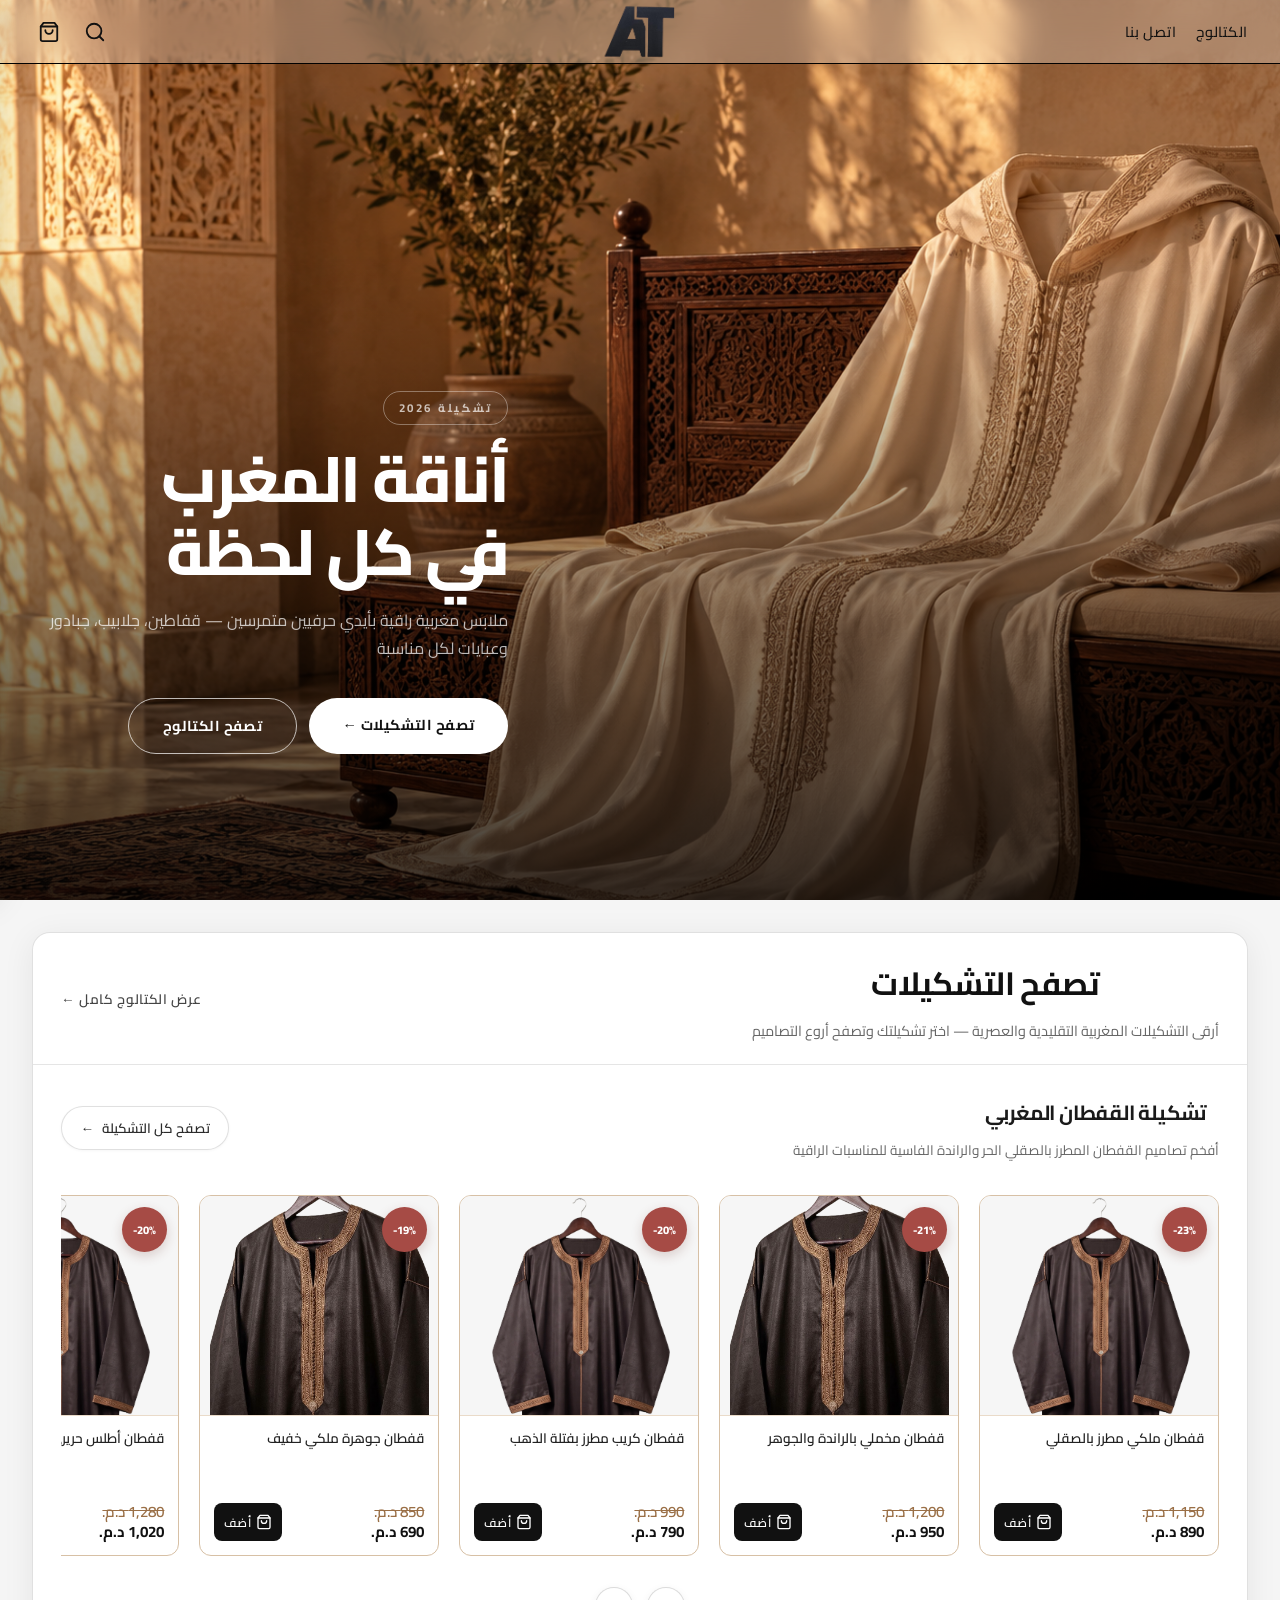
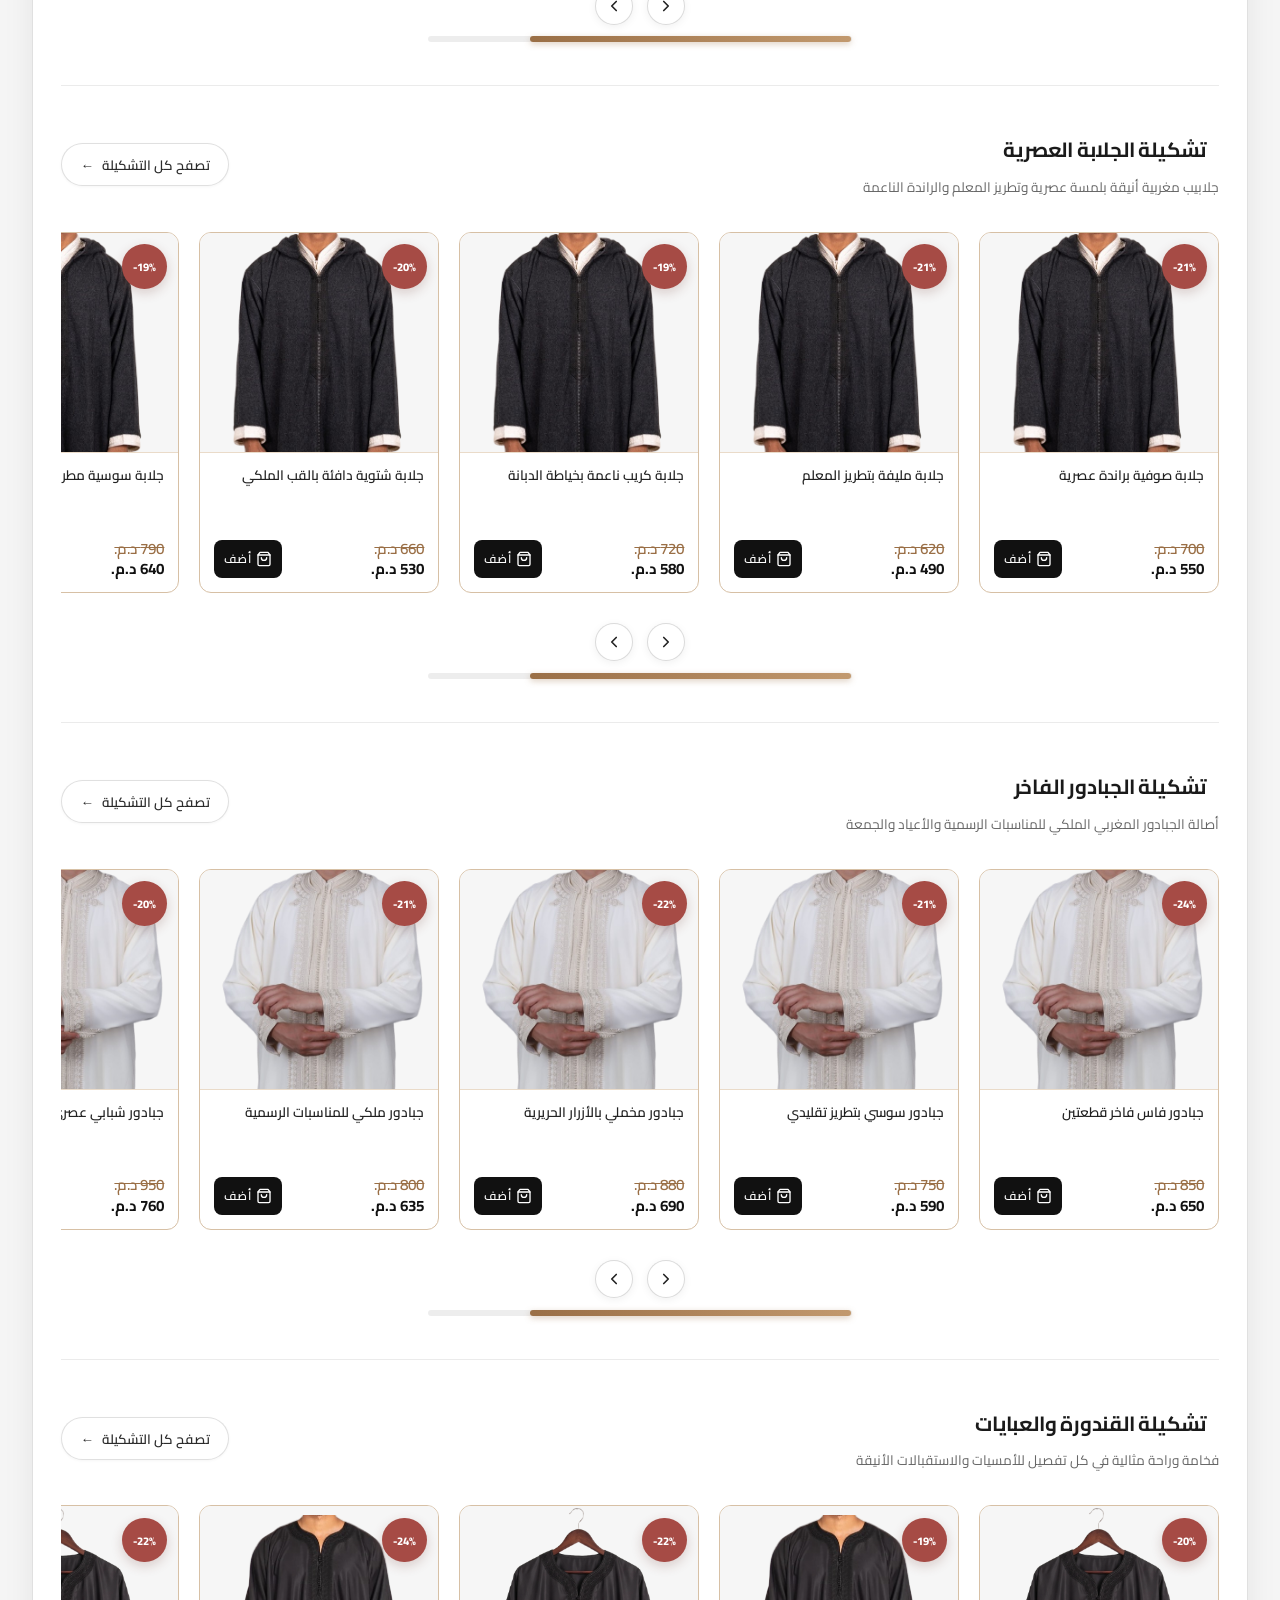
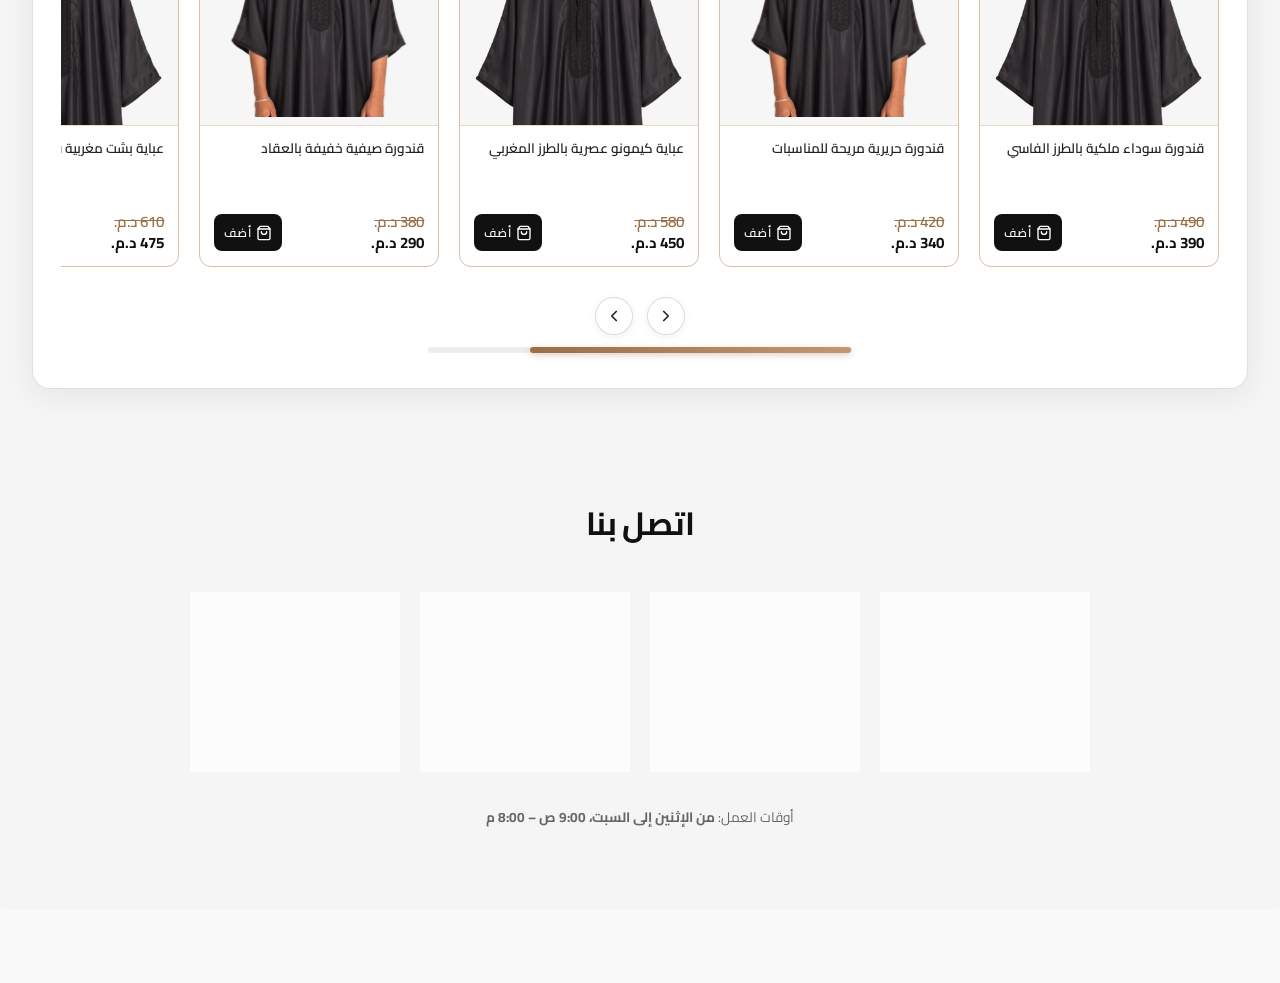
==== commit d6580e7d: "minor improvments" ====
--- a/index.html
+++ b/index.html
@@ -7,7 +7,7 @@
   <link rel="preconnect" href="https://fonts.googleapis.com">
   <link rel="preconnect" href="https://fonts.gstatic.com" crossorigin>
   <link href="https://fonts.googleapis.com/css2?family=Cairo:wght@400;500;600;700;800&family=Tajawal:wght@400;500;700&display=swap" rel="stylesheet">
-  <link rel="stylesheet" href="style.css" />
+  <link rel="stylesheet" href="style.css?v=2" />
 </head>
 <body>
 
@@ -82,410 +82,733 @@
       <p class="landing-hero-sub">تشكيلة 2026</p>
       <h1 class="landing-hero-title">أناقة المغرب<br>في كل لحظة</h1>
       <p class="landing-hero-desc">ملابس مغربية راقية بأيدي حرفيين متمرسين — قفاطين، جلابيب، جبادور وعبايات لكل مناسبة</p>
-      <a href="#collections" class="landing-hero-cta">اكتشف التشكيلات ←</a>
+      <div class="landing-hero-actions">
+        <a href="#browse-collections" class="landing-hero-cta">تصفح التشكيلات ←</a>
+        <a href="catalogue.html" class="landing-hero-cta landing-hero-secondary">تصفح الكتالوج</a>
+      </div>
     </div>
   </section>
 
-  <section class="collections" id="collections">
+  <!-- Browse Collections Section -->
+  <section class="browse-collections" id="browse-collections">
     <div class="section-header-bar">
-      <h2 class="section-title">التشكيلات الحصرية</h2>
+      <div>
+        <h2 class="section-title">تصفح التشكيلات</h2>
+        <p class="section-subtitle">أرقى التشكيلات المغربية التقليدية والعصرية — اختر تشكيلتك وتصفح أروع التصاميم</p>
+      </div>
+      <a href="catalogue.html" class="view-all">عرض الكتالوج كامل ←</a>
     </div>
     <div class="section-body">
-    <div class="collections-grid">
-
-      
-      <a href="catalogue.html?cat=caftans" class="collection-box" style="text-decoration:none;">
-        <div class="collection-img" style="background-image: url('imgs/caftan-brown.png');"></div>
-        <div class="collection-overlay">
-          <span class="collection-title">القفطان المغربي</span>
-          <span class="collection-arrow">←</span>
-        </div>
-      </a>
-
-      
-      <a href="catalogue.html?cat=djellabas" class="collection-box" style="text-decoration:none;">
-        <div class="collection-img" style="background-image: url('imgs/djellaba.png');"></div>
-        <div class="collection-overlay">
-          <span class="collection-title">الجلابة العصرية</span>
-          <span class="collection-arrow">←</span>
-        </div>
-      </a>
-
-      
-      <div class="collection-col-split">
-        <a href="catalogue.html?cat=jabadours" class="collection-box" style="text-decoration:none;">
-          <div class="collection-img" style="background-image: url('imgs/jabadour.png');"></div>
-          <div class="collection-overlay">
-            <span class="collection-title">الجبادور الفاخر</span>
-            <span class="collection-arrow">←</span>
-          </div>
-        </a>
-        <a href="catalogue.html?cat=gandouras" class="collection-box" style="text-decoration:none;">
-          <div class="collection-img" style="background-image: url('imgs/gandoura-black.png');"></div>
-          <div class="collection-overlay">
-            <span class="collection-title">القندورة والعبايات</span>
-            <span class="collection-arrow">←</span>
-          </div>
-        </a>
-      </div>
-
-    </div>
-    </div>
-  </section>
-
-  
-  <section class="trending" id="trending">
-    <div class="section-header-bar">
-      <h2 class="section-title">الأكثر طلباً</h2>
-      <a href="catalogue.html" class="view-all">عرض الكتالوج ←</a>
-    </div>
-    <div class="section-body">
-
-      
-      <div class="trending-row">
-        <p class="trending-row-label">مجموعة القفطان الملكي</p>
-        <div class="trending-grid">
-
-          
-          <div class="product-card" data-name="قفطان ملكي مطرز بالصقلي" data-price="890 د.م.">
-            <a href="product.html" class="card-media-link">
-              <div class="card-img" style="background-image: url('imgs/caftan-brown.png');"></div>
-              <div class="card-body">
-                <p class="card-name">قفطان ملكي مطرز بالصقلي</p>
-              </div>
+
+      <!-- Column 1: Caftans Collection -->
+      <div class="collection-column" data-category="caftans">
+        <div class="collection-column-header">
+          <div class="collection-header-text">
+            <div class="collection-title-row">
+              <h3 class="collection-column-title">تشكيلة القفطان المغربي</h3>
+            </div>
+            <p class="collection-column-desc">أفخم تصاميم القفطان المطرز بالصقلي الحر والراندة الفاسية للمناسبات الراقية</p>
+          </div>
+          <div class="collection-header-actions">
+            <a href="catalogue.html?cat=caftans" class="collection-browse-all-btn">
+              <span>تصفح كل التشكيلة</span>
+              <span class="btn-arrow">←</span>
             </a>
-            <div class="card-body" style="padding-top:0;">
-              <div class="card-pricing">
-                <div class="card-prices">
-                  <span class="price-before">1,150 د.م.</span>
-                  <span class="price-after">890 د.م.</span>
-                </div>
-                <button class="add-to-cart">
-                  <svg xmlns="http://www.w3.org/2000/svg" width="16" height="16" viewBox="0 0 24 24"
-                       fill="none" stroke="currentColor" stroke-width="2" stroke-linecap="round" stroke-linejoin="round">
-                    <path d="M6 2 3 6v14a2 2 0 0 0 2 2h14a2 2 0 0 0 2-2V6l-3-4z"/>
-                    <line x1="3" y1="6" x2="21" y2="6"/>
-                    <path d="M16 10a4 4 0 0 1-8 0"/>
-                  </svg>
-                  أضف
-                </button>
-              </div>
-            </div>
-          </div>
-
-          
-          <div class="product-card" data-name="قفطان مخملي بالراندة والجوهر" data-price="950 د.م.">
-            <a href="product.html" class="card-media-link">
-              <div class="card-img" style="background-image: url('imgs/product-secondary-1.png');"></div>
-              <div class="card-body">
-                <p class="card-name">قفطان مخملي بالراندة والجوهر</p>
-              </div>
+          </div>
+        </div>
+
+        <div class="collection-scroll-wrapper">
+          <div class="collection-scroll-track">
+
+            <div class="product-card" data-name="قفطان ملكي مطرز بالصقلي" data-price="890 د.م.">
+              <a href="product.html" class="card-media-link">
+                <div class="card-img" style="background-image: url('imgs/caftan-brown.png');"></div>
+                <div class="card-body">
+                  <p class="card-name">قفطان ملكي مطرز بالصقلي</p>
+                </div>
+              </a>
+              <div class="card-body" style="padding-top:0;">
+                <div class="card-pricing">
+                  <div class="card-prices">
+                    <span class="price-before">1,150 د.م.</span>
+                    <span class="price-after">890 د.م.</span>
+                  </div>
+                  <button class="add-to-cart">
+                    <svg xmlns="http://www.w3.org/2000/svg" width="16" height="16" viewBox="0 0 24 24" fill="none" stroke="currentColor" stroke-width="2" stroke-linecap="round" stroke-linejoin="round">
+                      <path d="M6 2 3 6v14a2 2 0 0 0 2 2h14a2 2 0 0 0 2-2V6l-3-4z"/>
+                      <line x1="3" y1="6" x2="21" y2="6"/>
+                      <path d="M16 10a4 4 0 0 1-8 0"/>
+                    </svg>
+                    أضف
+                  </button>
+                </div>
+              </div>
+            </div>
+
+            <div class="product-card" data-name="قفطان مخملي بالراندة والجوهر" data-price="950 د.م.">
+              <a href="product.html" class="card-media-link">
+                <div class="card-img" style="background-image: url('imgs/product-secondary-1.png');"></div>
+                <div class="card-body">
+                  <p class="card-name">قفطان مخملي بالراندة والجوهر</p>
+                </div>
+              </a>
+              <div class="card-body" style="padding-top:0;">
+                <div class="card-pricing">
+                  <div class="card-prices">
+                    <span class="price-before">1,200 د.م.</span>
+                    <span class="price-after">950 د.م.</span>
+                  </div>
+                  <button class="add-to-cart">
+                    <svg xmlns="http://www.w3.org/2000/svg" width="16" height="16" viewBox="0 0 24 24" fill="none" stroke="currentColor" stroke-width="2" stroke-linecap="round" stroke-linejoin="round">
+                      <path d="M6 2 3 6v14a2 2 0 0 0 2 2h14a2 2 0 0 0 2-2V6l-3-4z"/>
+                      <line x1="3" y1="6" x2="21" y2="6"/>
+                      <path d="M16 10a4 4 0 0 1-8 0"/>
+                    </svg>
+                    أضف
+                  </button>
+                </div>
+              </div>
+            </div>
+
+            <div class="product-card" data-name="قفطان كريب مطرز بفتلة الذهب" data-price="790 د.م.">
+              <a href="product.html" class="card-media-link">
+                <div class="card-img" style="background-image: url('imgs/caftan-brown.png');"></div>
+                <div class="card-body">
+                  <p class="card-name">قفطان كريب مطرز بفتلة الذهب</p>
+                </div>
+              </a>
+              <div class="card-body" style="padding-top:0;">
+                <div class="card-pricing">
+                  <div class="card-prices">
+                    <span class="price-before">990 د.م.</span>
+                    <span class="price-after">790 د.م.</span>
+                  </div>
+                  <button class="add-to-cart">
+                    <svg xmlns="http://www.w3.org/2000/svg" width="16" height="16" viewBox="0 0 24 24" fill="none" stroke="currentColor" stroke-width="2" stroke-linecap="round" stroke-linejoin="round">
+                      <path d="M6 2 3 6v14a2 2 0 0 0 2 2h14a2 2 0 0 0 2-2V6l-3-4z"/>
+                      <line x1="3" y1="6" x2="21" y2="6"/>
+                      <path d="M16 10a4 4 0 0 1-8 0"/>
+                    </svg>
+                    أضف
+                  </button>
+                </div>
+              </div>
+            </div>
+
+            <div class="product-card" data-name="قفطان جوهرة ملكي خفيف" data-price="690 د.م.">
+              <a href="product.html" class="card-media-link">
+                <div class="card-img" style="background-image: url('imgs/product-secondary-1.png');"></div>
+                <div class="card-body">
+                  <p class="card-name">قفطان جوهرة ملكي خفيف</p>
+                </div>
+              </a>
+              <div class="card-body" style="padding-top:0;">
+                <div class="card-pricing">
+                  <div class="card-prices">
+                    <span class="price-before">850 د.م.</span>
+                    <span class="price-after">690 د.م.</span>
+                  </div>
+                  <button class="add-to-cart">
+                    <svg xmlns="http://www.w3.org/2000/svg" width="16" height="16" viewBox="0 0 24 24" fill="none" stroke="currentColor" stroke-width="2" stroke-linecap="round" stroke-linejoin="round">
+                      <path d="M6 2 3 6v14a2 2 0 0 0 2 2h14a2 2 0 0 0 2-2V6l-3-4z"/>
+                      <line x1="3" y1="6" x2="21" y2="6"/>
+                      <path d="M16 10a4 4 0 0 1-8 0"/>
+                    </svg>
+                    أضف
+                  </button>
+                </div>
+              </div>
+            </div>
+
+            <div class="product-card" data-name="قفطان أطلس حريري بالزواق الفاسي" data-price="1,020 د.م.">
+              <a href="product.html" class="card-media-link">
+                <div class="card-img" style="background-image: url('imgs/caftan-brown.png');"></div>
+                <div class="card-body">
+                  <p class="card-name">قفطان أطلس حريري بالزواق الفاسي</p>
+                </div>
+              </a>
+              <div class="card-body" style="padding-top:0;">
+                <div class="card-pricing">
+                  <div class="card-prices">
+                    <span class="price-before">1,280 د.م.</span>
+                    <span class="price-after">1,020 د.م.</span>
+                  </div>
+                  <button class="add-to-cart">
+                    <svg xmlns="http://www.w3.org/2000/svg" width="16" height="16" viewBox="0 0 24 24" fill="none" stroke="currentColor" stroke-width="2" stroke-linecap="round" stroke-linejoin="round">
+                      <path d="M6 2 3 6v14a2 2 0 0 0 2 2h14a2 2 0 0 0 2-2V6l-3-4z"/>
+                      <line x1="3" y1="6" x2="21" y2="6"/>
+                      <path d="M16 10a4 4 0 0 1-8 0"/>
+                    </svg>
+                    أضف
+                  </button>
+                </div>
+              </div>
+            </div>
+
+            <!-- Browse all caftans card -->
+            <a href="catalogue.html?cat=caftans" class="collection-browse-card" aria-label="عرض جميع القفاطين">
+              <div class="browse-card-icon">
+                <svg xmlns="http://www.w3.org/2000/svg" width="28" height="28" viewBox="0 0 24 24" fill="none" stroke="currentColor" stroke-width="2" stroke-linecap="round" stroke-linejoin="round">
+                  <circle cx="12" cy="12" r="10"/>
+                  <polyline points="12 8 8 12 12 16"/>
+                  <line x1="16" y1="12" x2="8" y2="12"/>
+                </svg>
+              </div>
+              <p class="browse-card-title">عرض كل التشكيلة</p>
+              <p class="browse-card-subtitle">استكشف جميع تصاميم القفطان</p>
+              <span class="browse-card-cta">تصفح الآن ←</span>
             </a>
-            <div class="card-body" style="padding-top:0;">
-              <div class="card-pricing">
-                <div class="card-prices">
-                  <span class="price-before">1,200 د.م.</span>
-                  <span class="price-after">950 د.م.</span>
-                </div>
-                <button class="add-to-cart">
-                  <svg xmlns="http://www.w3.org/2000/svg" width="16" height="16" viewBox="0 0 24 24"
-                       fill="none" stroke="currentColor" stroke-width="2" stroke-linecap="round" stroke-linejoin="round">
-                    <path d="M6 2 3 6v14a2 2 0 0 0 2 2h14a2 2 0 0 0 2-2V6l-3-4z"/>
-                    <line x1="3" y1="6" x2="21" y2="6"/>
-                    <path d="M16 10a4 4 0 0 1-8 0"/>
-                  </svg>
-                  أضف
-                </button>
-              </div>
-            </div>
-          </div>
-
-          
-          <div class="product-card" data-name="قفطان كريب مطرز بفتلة الذهب" data-price="790 د.م.">
-            <a href="product.html" class="card-media-link">
-              <div class="card-img" style="background-image: url('imgs/caftan-brown.png');"></div>
-              <div class="card-body">
-                <p class="card-name">قفطان كريب مطرز بفتلة الذهب</p>
-              </div>
+
+          </div>
+          <div class="collection-bottom-controls">
+            <div class="collection-nav-arrows">
+              <button type="button" class="lane-arrow lane-arrow-prev" aria-label="السابق" title="السابق">
+                <svg xmlns="http://www.w3.org/2000/svg" width="18" height="18" viewBox="0 0 24 24" fill="none" stroke="currentColor" stroke-width="2.2" stroke-linecap="round" stroke-linejoin="round"><polyline points="9 18 15 12 9 6"/></svg>
+              </button>
+              <button type="button" class="lane-arrow lane-arrow-next" aria-label="التالي" title="التالي">
+                <svg xmlns="http://www.w3.org/2000/svg" width="18" height="18" viewBox="0 0 24 24" fill="none" stroke="currentColor" stroke-width="2.2" stroke-linecap="round" stroke-linejoin="round"><polyline points="15 18 9 12 15 6"/></svg>
+              </button>
+            </div>
+          </div>
+          <div class="collection-custom-scrollbar">
+            <div class="collection-scrollbar-track" role="scrollbar" aria-label="شريط التمرير للقفاطين">
+              <div class="collection-scrollbar-thumb"></div>
+            </div>
+          </div>
+        </div>
+      </div>
+
+      <!-- Column 2: Djellabas Collection -->
+      <div class="collection-column" data-category="djellabas">
+        <div class="collection-column-header">
+          <div class="collection-header-text">
+            <div class="collection-title-row">
+              <h3 class="collection-column-title">تشكيلة الجلابة العصرية</h3>
+            </div>
+            <p class="collection-column-desc">جلابيب مغربية أنيقة بلمسة عصرية وتطريز المعلم والراندة الناعمة</p>
+          </div>
+          <div class="collection-header-actions">
+            <a href="catalogue.html?cat=djellabas" class="collection-browse-all-btn">
+              <span>تصفح كل التشكيلة</span>
+              <span class="btn-arrow">←</span>
             </a>
-            <div class="card-body" style="padding-top:0;">
-              <div class="card-pricing">
-                <div class="card-prices">
-                  <span class="price-before">990 د.م.</span>
-                  <span class="price-after">790 د.م.</span>
-                </div>
-                <button class="add-to-cart">
-                  <svg xmlns="http://www.w3.org/2000/svg" width="16" height="16" viewBox="0 0 24 24"
-                       fill="none" stroke="currentColor" stroke-width="2" stroke-linecap="round" stroke-linejoin="round">
-                    <path d="M6 2 3 6v14a2 2 0 0 0 2 2h14a2 2 0 0 0 2-2V6l-3-4z"/>
-                    <line x1="3" y1="6" x2="21" y2="6"/>
-                    <path d="M16 10a4 4 0 0 1-8 0"/>
-                  </svg>
-                  أضف
-                </button>
-              </div>
-            </div>
-          </div>
-
-          
-          <div class="product-card" data-name="قفطان جوهرة ملكي خفيف" data-price="690 د.م.">
-            <a href="product.html" class="card-media-link">
-              <div class="card-img" style="background-image: url('imgs/product-secondary-1.png');"></div>
-              <div class="card-body">
-                <p class="card-name">قفطان جوهرة ملكي خفيف</p>
-              </div>
+          </div>
+        </div>
+
+        <div class="collection-scroll-wrapper">
+          <div class="collection-scroll-track">
+
+            <div class="product-card" data-name="جلابة صوفية براندة عصرية" data-price="550 د.م.">
+              <a href="product.html" class="card-media-link">
+                <div class="card-img" style="background-image: url('imgs/djellaba.png');"></div>
+                <div class="card-body">
+                  <p class="card-name">جلابة صوفية براندة عصرية</p>
+                </div>
+              </a>
+              <div class="card-body" style="padding-top:0;">
+                <div class="card-pricing">
+                  <div class="card-prices">
+                    <span class="price-before">700 د.م.</span>
+                    <span class="price-after">550 د.م.</span>
+                  </div>
+                  <button class="add-to-cart">
+                    <svg xmlns="http://www.w3.org/2000/svg" width="16" height="16" viewBox="0 0 24 24" fill="none" stroke="currentColor" stroke-width="2" stroke-linecap="round" stroke-linejoin="round">
+                      <path d="M6 2 3 6v14a2 2 0 0 0 2 2h14a2 2 0 0 0 2-2V6l-3-4z"/>
+                      <line x1="3" y1="6" x2="21" y2="6"/>
+                      <path d="M16 10a4 4 0 0 1-8 0"/>
+                    </svg>
+                    أضف
+                  </button>
+                </div>
+              </div>
+            </div>
+
+            <div class="product-card" data-name="جلابة مليفة بتطريز المعلم" data-price="490 د.م.">
+              <a href="product.html" class="card-media-link">
+                <div class="card-img" style="background-image: url('imgs/djellaba.png');"></div>
+                <div class="card-body">
+                  <p class="card-name">جلابة مليفة بتطريز المعلم</p>
+                </div>
+              </a>
+              <div class="card-body" style="padding-top:0;">
+                <div class="card-pricing">
+                  <div class="card-prices">
+                    <span class="price-before">620 د.م.</span>
+                    <span class="price-after">490 د.م.</span>
+                  </div>
+                  <button class="add-to-cart">
+                    <svg xmlns="http://www.w3.org/2000/svg" width="16" height="16" viewBox="0 0 24 24" fill="none" stroke="currentColor" stroke-width="2" stroke-linecap="round" stroke-linejoin="round">
+                      <path d="M6 2 3 6v14a2 2 0 0 0 2 2h14a2 2 0 0 0 2-2V6l-3-4z"/>
+                      <line x1="3" y1="6" x2="21" y2="6"/>
+                      <path d="M16 10a4 4 0 0 1-8 0"/>
+                    </svg>
+                    أضف
+                  </button>
+                </div>
+              </div>
+            </div>
+
+            <div class="product-card" data-name="جلابة كريب ناعمة بخياطة الدبانة" data-price="580 د.م.">
+              <a href="product.html" class="card-media-link">
+                <div class="card-img" style="background-image: url('imgs/djellaba.png');"></div>
+                <div class="card-body">
+                  <p class="card-name">جلابة كريب ناعمة بخياطة الدبانة</p>
+                </div>
+              </a>
+              <div class="card-body" style="padding-top:0;">
+                <div class="card-pricing">
+                  <div class="card-prices">
+                    <span class="price-before">720 د.م.</span>
+                    <span class="price-after">580 د.م.</span>
+                  </div>
+                  <button class="add-to-cart">
+                    <svg xmlns="http://www.w3.org/2000/svg" width="16" height="16" viewBox="0 0 24 24" fill="none" stroke="currentColor" stroke-width="2" stroke-linecap="round" stroke-linejoin="round">
+                      <path d="M6 2 3 6v14a2 2 0 0 0 2 2h14a2 2 0 0 0 2-2V6l-3-4z"/>
+                      <line x1="3" y1="6" x2="21" y2="6"/>
+                      <path d="M16 10a4 4 0 0 1-8 0"/>
+                    </svg>
+                    أضف
+                  </button>
+                </div>
+              </div>
+            </div>
+
+            <div class="product-card" data-name="جلابة شتوية دافئة بالقب الملكي" data-price="530 د.م.">
+              <a href="product.html" class="card-media-link">
+                <div class="card-img" style="background-image: url('imgs/djellaba.png');"></div>
+                <div class="card-body">
+                  <p class="card-name">جلابة شتوية دافئة بالقب الملكي</p>
+                </div>
+              </a>
+              <div class="card-body" style="padding-top:0;">
+                <div class="card-pricing">
+                  <div class="card-prices">
+                    <span class="price-before">660 د.م.</span>
+                    <span class="price-after">530 د.م.</span>
+                  </div>
+                  <button class="add-to-cart">
+                    <svg xmlns="http://www.w3.org/2000/svg" width="16" height="16" viewBox="0 0 24 24" fill="none" stroke="currentColor" stroke-width="2" stroke-linecap="round" stroke-linejoin="round">
+                      <path d="M6 2 3 6v14a2 2 0 0 0 2 2h14a2 2 0 0 0 2-2V6l-3-4z"/>
+                      <line x1="3" y1="6" x2="21" y2="6"/>
+                      <path d="M16 10a4 4 0 0 1-8 0"/>
+                    </svg>
+                    أضف
+                  </button>
+                </div>
+              </div>
+            </div>
+
+            <div class="product-card" data-name="جلابة سوسية مطروزة بالحرير" data-price="640 د.م.">
+              <a href="product.html" class="card-media-link">
+                <div class="card-img" style="background-image: url('imgs/djellaba.png');"></div>
+                <div class="card-body">
+                  <p class="card-name">جلابة سوسية مطروزة بالحرير</p>
+                </div>
+              </a>
+              <div class="card-body" style="padding-top:0;">
+                <div class="card-pricing">
+                  <div class="card-prices">
+                    <span class="price-before">790 د.م.</span>
+                    <span class="price-after">640 د.م.</span>
+                  </div>
+                  <button class="add-to-cart">
+                    <svg xmlns="http://www.w3.org/2000/svg" width="16" height="16" viewBox="0 0 24 24" fill="none" stroke="currentColor" stroke-width="2" stroke-linecap="round" stroke-linejoin="round">
+                      <path d="M6 2 3 6v14a2 2 0 0 0 2 2h14a2 2 0 0 0 2-2V6l-3-4z"/>
+                      <line x1="3" y1="6" x2="21" y2="6"/>
+                      <path d="M16 10a4 4 0 0 1-8 0"/>
+                    </svg>
+                    أضف
+                  </button>
+                </div>
+              </div>
+            </div>
+
+            <!-- Browse all djellabas card -->
+            <a href="catalogue.html?cat=djellabas" class="collection-browse-card" aria-label="عرض جميع الجلابيب">
+              <div class="browse-card-icon">
+                <svg xmlns="http://www.w3.org/2000/svg" width="28" height="28" viewBox="0 0 24 24" fill="none" stroke="currentColor" stroke-width="2" stroke-linecap="round" stroke-linejoin="round">
+                  <circle cx="12" cy="12" r="10"/>
+                  <polyline points="12 8 8 12 12 16"/>
+                  <line x1="16" y1="12" x2="8" y2="12"/>
+                </svg>
+              </div>
+              <p class="browse-card-title">عرض كل التشكيلة</p>
+              <p class="browse-card-subtitle">استكشف جميع تصاميم الجلابة</p>
+              <span class="browse-card-cta">تصفح الآن ←</span>
             </a>
-            <div class="card-body" style="padding-top:0;">
-              <div class="card-pricing">
-                <div class="card-prices">
-                  <span class="price-before">850 د.م.</span>
-                  <span class="price-after">690 د.م.</span>
-                </div>
-                <button class="add-to-cart">
-                  <svg xmlns="http://www.w3.org/2000/svg" width="16" height="16" viewBox="0 0 24 24"
-                       fill="none" stroke="currentColor" stroke-width="2" stroke-linecap="round" stroke-linejoin="round">
-                    <path d="M6 2 3 6v14a2 2 0 0 0 2 2h14a2 2 0 0 0 2-2V6l-3-4z"/>
-                    <line x1="3" y1="6" x2="21" y2="6"/>
-                    <path d="M16 10a4 4 0 0 1-8 0"/>
-                  </svg>
-                  أضف
-                </button>
-              </div>
-            </div>
-          </div>
-
-        </div>
-      </div>
-
-      
-      <div class="trending-row">
-        <p class="trending-row-label">مجموعة الجلابة والجبادور</p>
-        <div class="trending-grid">
-
-          
-          <div class="product-card" data-name="جلابة صوفية براندة عصرية" data-price="550 د.م.">
-            <a href="product.html" class="card-media-link">
-              <div class="card-img" style="background-image: url('imgs/djellaba.png');"></div>
-              <div class="card-body">
-                <p class="card-name">جلابة صوفية براندة عصرية</p>
-              </div>
+
+          </div>
+          <div class="collection-bottom-controls">
+            <div class="collection-nav-arrows">
+              <button type="button" class="lane-arrow lane-arrow-prev" aria-label="السابق" title="السابق">
+                <svg xmlns="http://www.w3.org/2000/svg" width="18" height="18" viewBox="0 0 24 24" fill="none" stroke="currentColor" stroke-width="2.2" stroke-linecap="round" stroke-linejoin="round"><polyline points="9 18 15 12 9 6"/></svg>
+              </button>
+              <button type="button" class="lane-arrow lane-arrow-next" aria-label="التالي" title="التالي">
+                <svg xmlns="http://www.w3.org/2000/svg" width="18" height="18" viewBox="0 0 24 24" fill="none" stroke="currentColor" stroke-width="2.2" stroke-linecap="round" stroke-linejoin="round"><polyline points="15 18 9 12 15 6"/></svg>
+              </button>
+            </div>
+          </div>
+          <div class="collection-custom-scrollbar">
+            <div class="collection-scrollbar-track" role="scrollbar" aria-label="شريط التمرير للجلابيب">
+              <div class="collection-scrollbar-thumb"></div>
+            </div>
+          </div>
+        </div>
+      </div>
+
+      <!-- Column 3: Jabadours Collection -->
+      <div class="collection-column" data-category="jabadours">
+        <div class="collection-column-header">
+          <div class="collection-header-text">
+            <div class="collection-title-row">
+              <h3 class="collection-column-title">تشكيلة الجبادور الفاخر</h3>
+            </div>
+            <p class="collection-column-desc">أصالة الجبادور المغربي الملكي للمناسبات الرسمية والأعياد والجمعة</p>
+          </div>
+          <div class="collection-header-actions">
+            <a href="catalogue.html?cat=jabadours" class="collection-browse-all-btn">
+              <span>تصفح كل التشكيلة</span>
+              <span class="btn-arrow">←</span>
             </a>
-            <div class="card-body" style="padding-top:0;">
-              <div class="card-pricing">
-                <div class="card-prices">
-                  <span class="price-before">700 د.م.</span>
-                  <span class="price-after">550 د.م.</span>
-                </div>
-                <button class="add-to-cart">
-                  <svg xmlns="http://www.w3.org/2000/svg" width="16" height="16" viewBox="0 0 24 24"
-                       fill="none" stroke="currentColor" stroke-width="2" stroke-linecap="round" stroke-linejoin="round">
-                    <path d="M6 2 3 6v14a2 2 0 0 0 2 2h14a2 2 0 0 0 2-2V6l-3-4z"/>
-                    <line x1="3" y1="6" x2="21" y2="6"/>
-                    <path d="M16 10a4 4 0 0 1-8 0"/>
-                  </svg>
-                  أضف
-                </button>
-              </div>
-            </div>
-          </div>
-
-          
-          <div class="product-card" data-name="جبادور فاس فاخر قطعتين" data-price="650 د.م.">
-            <a href="product.html" class="card-media-link">
-              <div class="card-img" style="background-image: url('imgs/jabadour.png');"></div>
-              <div class="card-body">
-                <p class="card-name">جبادور فاس فاخر قطعتين</p>
-              </div>
+          </div>
+        </div>
+
+        <div class="collection-scroll-wrapper">
+          <div class="collection-scroll-track">
+
+            <div class="product-card" data-name="جبادور فاس فاخر قطعتين" data-price="650 د.م.">
+              <a href="product.html" class="card-media-link">
+                <div class="card-img" style="background-image: url('imgs/jabadour.png');"></div>
+                <div class="card-body">
+                  <p class="card-name">جبادور فاس فاخر قطعتين</p>
+                </div>
+              </a>
+              <div class="card-body" style="padding-top:0;">
+                <div class="card-pricing">
+                  <div class="card-prices">
+                    <span class="price-before">850 د.م.</span>
+                    <span class="price-after">650 د.م.</span>
+                  </div>
+                  <button class="add-to-cart">
+                    <svg xmlns="http://www.w3.org/2000/svg" width="16" height="16" viewBox="0 0 24 24" fill="none" stroke="currentColor" stroke-width="2" stroke-linecap="round" stroke-linejoin="round">
+                      <path d="M6 2 3 6v14a2 2 0 0 0 2 2h14a2 2 0 0 0 2-2V6l-3-4z"/>
+                      <line x1="3" y1="6" x2="21" y2="6"/>
+                      <path d="M16 10a4 4 0 0 1-8 0"/>
+                    </svg>
+                    أضف
+                  </button>
+                </div>
+              </div>
+            </div>
+
+            <div class="product-card" data-name="جبادور سوسي بتطريز تقليدي" data-price="590 د.م.">
+              <a href="product.html" class="card-media-link">
+                <div class="card-img" style="background-image: url('imgs/jabadour.png');"></div>
+                <div class="card-body">
+                  <p class="card-name">جبادور سوسي بتطريز تقليدي</p>
+                </div>
+              </a>
+              <div class="card-body" style="padding-top:0;">
+                <div class="card-pricing">
+                  <div class="card-prices">
+                    <span class="price-before">750 د.م.</span>
+                    <span class="price-after">590 د.م.</span>
+                  </div>
+                  <button class="add-to-cart">
+                    <svg xmlns="http://www.w3.org/2000/svg" width="16" height="16" viewBox="0 0 24 24" fill="none" stroke="currentColor" stroke-width="2" stroke-linecap="round" stroke-linejoin="round">
+                      <path d="M6 2 3 6v14a2 2 0 0 0 2 2h14a2 2 0 0 0 2-2V6l-3-4z"/>
+                      <line x1="3" y1="6" x2="21" y2="6"/>
+                      <path d="M16 10a4 4 0 0 1-8 0"/>
+                    </svg>
+                    أضف
+                  </button>
+                </div>
+              </div>
+            </div>
+
+            <div class="product-card" data-name="جبادور مخملي بالأزرار الحريرية" data-price="690 د.م.">
+              <a href="product.html" class="card-media-link">
+                <div class="card-img" style="background-image: url('imgs/jabadour.png');"></div>
+                <div class="card-body">
+                  <p class="card-name">جبادور مخملي بالأزرار الحريرية</p>
+                </div>
+              </a>
+              <div class="card-body" style="padding-top:0;">
+                <div class="card-pricing">
+                  <div class="card-prices">
+                    <span class="price-before">880 د.م.</span>
+                    <span class="price-after">690 د.م.</span>
+                  </div>
+                  <button class="add-to-cart">
+                    <svg xmlns="http://www.w3.org/2000/svg" width="16" height="16" viewBox="0 0 24 24" fill="none" stroke="currentColor" stroke-width="2" stroke-linecap="round" stroke-linejoin="round">
+                      <path d="M6 2 3 6v14a2 2 0 0 0 2 2h14a2 2 0 0 0 2-2V6l-3-4z"/>
+                      <line x1="3" y1="6" x2="21" y2="6"/>
+                      <path d="M16 10a4 4 0 0 1-8 0"/>
+                    </svg>
+                    أضف
+                  </button>
+                </div>
+              </div>
+            </div>
+
+            <div class="product-card" data-name="جبادور ملكي للمناسبات الرسمية" data-price="635 د.م.">
+              <a href="product.html" class="card-media-link">
+                <div class="card-img" style="background-image: url('imgs/jabadour.png');"></div>
+                <div class="card-body">
+                  <p class="card-name">جبادور ملكي للمناسبات الرسمية</p>
+                </div>
+              </a>
+              <div class="card-body" style="padding-top:0;">
+                <div class="card-pricing">
+                  <div class="card-prices">
+                    <span class="price-before">800 د.م.</span>
+                    <span class="price-after">635 د.م.</span>
+                  </div>
+                  <button class="add-to-cart">
+                    <svg xmlns="http://www.w3.org/2000/svg" width="16" height="16" viewBox="0 0 24 24" fill="none" stroke="currentColor" stroke-width="2" stroke-linecap="round" stroke-linejoin="round">
+                      <path d="M6 2 3 6v14a2 2 0 0 0 2 2h14a2 2 0 0 0 2-2V6l-3-4z"/>
+                      <line x1="3" y1="6" x2="21" y2="6"/>
+                      <path d="M16 10a4 4 0 0 1-8 0"/>
+                    </svg>
+                    أضف
+                  </button>
+                </div>
+              </div>
+            </div>
+
+            <div class="product-card" data-name="جبادور شبابي عصري بتطريز يدوي" data-price="760 د.م.">
+              <a href="product.html" class="card-media-link">
+                <div class="card-img" style="background-image: url('imgs/jabadour.png');"></div>
+                <div class="card-body">
+                  <p class="card-name">جبادور شبابي عصري بتطريز يدوي</p>
+                </div>
+              </a>
+              <div class="card-body" style="padding-top:0;">
+                <div class="card-pricing">
+                  <div class="card-prices">
+                    <span class="price-before">950 د.م.</span>
+                    <span class="price-after">760 د.م.</span>
+                  </div>
+                  <button class="add-to-cart">
+                    <svg xmlns="http://www.w3.org/2000/svg" width="16" height="16" viewBox="0 0 24 24" fill="none" stroke="currentColor" stroke-width="2" stroke-linecap="round" stroke-linejoin="round">
+                      <path d="M6 2 3 6v14a2 2 0 0 0 2 2h14a2 2 0 0 0 2-2V6l-3-4z"/>
+                      <line x1="3" y1="6" x2="21" y2="6"/>
+                      <path d="M16 10a4 4 0 0 1-8 0"/>
+                    </svg>
+                    أضف
+                  </button>
+                </div>
+              </div>
+            </div>
+
+            <!-- Browse all jabadours card -->
+            <a href="catalogue.html?cat=jabadours" class="collection-browse-card" aria-label="عرض جميع الجبادور">
+              <div class="browse-card-icon">
+                <svg xmlns="http://www.w3.org/2000/svg" width="28" height="28" viewBox="0 0 24 24" fill="none" stroke="currentColor" stroke-width="2" stroke-linecap="round" stroke-linejoin="round">
+                  <circle cx="12" cy="12" r="10"/>
+                  <polyline points="12 8 8 12 12 16"/>
+                  <line x1="16" y1="12" x2="8" y2="12"/>
+                </svg>
+              </div>
+              <p class="browse-card-title">عرض كل التشكيلة</p>
+              <p class="browse-card-subtitle">استكشف جميع تصاميم الجبادور</p>
+              <span class="browse-card-cta">تصفح الآن ←</span>
             </a>
-            <div class="card-body" style="padding-top:0;">
-              <div class="card-pricing">
-                <div class="card-prices">
-                  <span class="price-before">850 د.م.</span>
-                  <span class="price-after">650 د.م.</span>
-                </div>
-                <button class="add-to-cart">
-                  <svg xmlns="http://www.w3.org/2000/svg" width="16" height="16" viewBox="0 0 24 24"
-                       fill="none" stroke="currentColor" stroke-width="2" stroke-linecap="round" stroke-linejoin="round">
-                    <path d="M6 2 3 6v14a2 2 0 0 0 2 2h14a2 2 0 0 0 2-2V6l-3-4z"/>
-                    <line x1="3" y1="6" x2="21" y2="6"/>
-                    <path d="M16 10a4 4 0 0 1-8 0"/>
-                  </svg>
-                  أضف
-                </button>
-              </div>
-            </div>
-          </div>
-
-          
-          <div class="product-card" data-name="جلابة مليفة بتطريز المعلم" data-price="490 د.م.">
-            <a href="product.html" class="card-media-link">
-              <div class="card-img" style="background-image: url('imgs/djellaba.png');"></div>
-              <div class="card-body">
-                <p class="card-name">جلابة مليفة بتطريز المعلم</p>
-              </div>
+
+          </div>
+          <div class="collection-bottom-controls">
+            <div class="collection-nav-arrows">
+              <button type="button" class="lane-arrow lane-arrow-prev" aria-label="السابق" title="السابق">
+                <svg xmlns="http://www.w3.org/2000/svg" width="18" height="18" viewBox="0 0 24 24" fill="none" stroke="currentColor" stroke-width="2.2" stroke-linecap="round" stroke-linejoin="round"><polyline points="9 18 15 12 9 6"/></svg>
+              </button>
+              <button type="button" class="lane-arrow lane-arrow-next" aria-label="التالي" title="التالي">
+                <svg xmlns="http://www.w3.org/2000/svg" width="18" height="18" viewBox="0 0 24 24" fill="none" stroke="currentColor" stroke-width="2.2" stroke-linecap="round" stroke-linejoin="round"><polyline points="15 18 9 12 15 6"/></svg>
+              </button>
+            </div>
+          </div>
+          <div class="collection-custom-scrollbar">
+            <div class="collection-scrollbar-track" role="scrollbar" aria-label="شريط التمرير للجبادور">
+              <div class="collection-scrollbar-thumb"></div>
+            </div>
+          </div>
+        </div>
+      </div>
+
+      <!-- Column 4: Gandouras & Abayas Collection -->
+      <div class="collection-column" data-category="gandouras">
+        <div class="collection-column-header">
+          <div class="collection-header-text">
+            <div class="collection-title-row">
+              <h3 class="collection-column-title">تشكيلة القندورة والعبايات</h3>
+            </div>
+            <p class="collection-column-desc">فخامة وراحة مثالية في كل تفصيل للأمسيات والاستقبالات الأنيقة</p>
+          </div>
+          <div class="collection-header-actions">
+            <a href="catalogue.html?cat=gandouras" class="collection-browse-all-btn">
+              <span>تصفح كل التشكيلة</span>
+              <span class="btn-arrow">←</span>
             </a>
-            <div class="card-body" style="padding-top:0;">
-              <div class="card-pricing">
-                <div class="card-prices">
-                  <span class="price-before">620 د.م.</span>
-                  <span class="price-after">490 د.م.</span>
-                </div>
-                <button class="add-to-cart">
-                  <svg xmlns="http://www.w3.org/2000/svg" width="16" height="16" viewBox="0 0 24 24"
-                       fill="none" stroke="currentColor" stroke-width="2" stroke-linecap="round" stroke-linejoin="round">
-                    <path d="M6 2 3 6v14a2 2 0 0 0 2 2h14a2 2 0 0 0 2-2V6l-3-4z"/>
-                    <line x1="3" y1="6" x2="21" y2="6"/>
-                    <path d="M16 10a4 4 0 0 1-8 0"/>
-                  </svg>
-                  أضف
-                </button>
-              </div>
-            </div>
-          </div>
-
-          
-          <div class="product-card" data-name="جبادور سوسي بتطريز تقليدي" data-price="590 د.م.">
-            <a href="product.html" class="card-media-link">
-              <div class="card-img" style="background-image: url('imgs/jabadour.png');"></div>
-              <div class="card-body">
-                <p class="card-name">جبادور سوسي بتطريز تقليدي</p>
-              </div>
+          </div>
+        </div>
+
+        <div class="collection-scroll-wrapper">
+          <div class="collection-scroll-track">
+
+            <div class="product-card" data-name="قندورة سوداء ملكية بالطرز الفاسي" data-price="390 د.م.">
+              <a href="product.html" class="card-media-link">
+                <div class="card-img" style="background-image: url('imgs/gandoura-black.png');"></div>
+                <div class="card-body">
+                  <p class="card-name">قندورة سوداء ملكية بالطرز الفاسي</p>
+                </div>
+              </a>
+              <div class="card-body" style="padding-top:0;">
+                <div class="card-pricing">
+                  <div class="card-prices">
+                    <span class="price-before">490 د.م.</span>
+                    <span class="price-after">390 د.م.</span>
+                  </div>
+                  <button class="add-to-cart">
+                    <svg xmlns="http://www.w3.org/2000/svg" width="16" height="16" viewBox="0 0 24 24" fill="none" stroke="currentColor" stroke-width="2" stroke-linecap="round" stroke-linejoin="round">
+                      <path d="M6 2 3 6v14a2 2 0 0 0 2 2h14a2 2 0 0 0 2-2V6l-3-4z"/>
+                      <line x1="3" y1="6" x2="21" y2="6"/>
+                      <path d="M16 10a4 4 0 0 1-8 0"/>
+                    </svg>
+                    أضف
+                  </button>
+                </div>
+              </div>
+            </div>
+
+            <div class="product-card" data-name="قندورة حريرية مريحة للمناسبات" data-price="340 د.م.">
+              <a href="product.html" class="card-media-link">
+                <div class="card-img" style="background-image: url('imgs/gandoura.png');"></div>
+                <div class="card-body">
+                  <p class="card-name">قندورة حريرية مريحة للمناسبات</p>
+                </div>
+              </a>
+              <div class="card-body" style="padding-top:0;">
+                <div class="card-pricing">
+                  <div class="card-prices">
+                    <span class="price-before">420 د.م.</span>
+                    <span class="price-after">340 د.م.</span>
+                  </div>
+                  <button class="add-to-cart">
+                    <svg xmlns="http://www.w3.org/2000/svg" width="16" height="16" viewBox="0 0 24 24" fill="none" stroke="currentColor" stroke-width="2" stroke-linecap="round" stroke-linejoin="round">
+                      <path d="M6 2 3 6v14a2 2 0 0 0 2 2h14a2 2 0 0 0 2-2V6l-3-4z"/>
+                      <line x1="3" y1="6" x2="21" y2="6"/>
+                      <path d="M16 10a4 4 0 0 1-8 0"/>
+                    </svg>
+                    أضف
+                  </button>
+                </div>
+              </div>
+            </div>
+
+            <div class="product-card" data-name="عباية كيمونو عصرية بالطرز المغربي" data-price="450 د.م.">
+              <a href="product.html" class="card-media-link">
+                <div class="card-img" style="background-image: url('imgs/gandoura-black.png');"></div>
+                <div class="card-body">
+                  <p class="card-name">عباية كيمونو عصرية بالطرز المغربي</p>
+                </div>
+              </a>
+              <div class="card-body" style="padding-top:0;">
+                <div class="card-pricing">
+                  <div class="card-prices">
+                    <span class="price-before">580 د.م.</span>
+                    <span class="price-after">450 د.م.</span>
+                  </div>
+                  <button class="add-to-cart">
+                    <svg xmlns="http://www.w3.org/2000/svg" width="16" height="16" viewBox="0 0 24 24" fill="none" stroke="currentColor" stroke-width="2" stroke-linecap="round" stroke-linejoin="round">
+                      <path d="M6 2 3 6v14a2 2 0 0 0 2 2h14a2 2 0 0 0 2-2V6l-3-4z"/>
+                      <line x1="3" y1="6" x2="21" y2="6"/>
+                      <path d="M16 10a4 4 0 0 1-8 0"/>
+                    </svg>
+                    أضف
+                  </button>
+                </div>
+              </div>
+            </div>
+
+            <div class="product-card" data-name="قندورة صيفية خفيفة بالعقاد" data-price="290 د.م.">
+              <a href="product.html" class="card-media-link">
+                <div class="card-img" style="background-image: url('imgs/gandoura.png');"></div>
+                <div class="card-body">
+                  <p class="card-name">قندورة صيفية خفيفة بالعقاد</p>
+                </div>
+              </a>
+              <div class="card-body" style="padding-top:0;">
+                <div class="card-pricing">
+                  <div class="card-prices">
+                    <span class="price-before">380 د.م.</span>
+                    <span class="price-after">290 د.م.</span>
+                  </div>
+                  <button class="add-to-cart">
+                    <svg xmlns="http://www.w3.org/2000/svg" width="16" height="16" viewBox="0 0 24 24" fill="none" stroke="currentColor" stroke-width="2" stroke-linecap="round" stroke-linejoin="round">
+                      <path d="M6 2 3 6v14a2 2 0 0 0 2 2h14a2 2 0 0 0 2-2V6l-3-4z"/>
+                      <line x1="3" y1="6" x2="21" y2="6"/>
+                      <path d="M16 10a4 4 0 0 1-8 0"/>
+                    </svg>
+                    أضف
+                  </button>
+                </div>
+              </div>
+            </div>
+
+            <div class="product-card" data-name="عباية بشت مغربية فاخرة بتطريز ذهبي" data-price="475 د.م.">
+              <a href="product.html" class="card-media-link">
+                <div class="card-img" style="background-image: url('imgs/gandoura-black.png');"></div>
+                <div class="card-body">
+                  <p class="card-name">عباية بشت مغربية فاخرة بتطريز ذهبي</p>
+                </div>
+              </a>
+              <div class="card-body" style="padding-top:0;">
+                <div class="card-pricing">
+                  <div class="card-prices">
+                    <span class="price-before">610 د.م.</span>
+                    <span class="price-after">475 د.م.</span>
+                  </div>
+                  <button class="add-to-cart">
+                    <svg xmlns="http://www.w3.org/2000/svg" width="16" height="16" viewBox="0 0 24 24" fill="none" stroke="currentColor" stroke-width="2" stroke-linecap="round" stroke-linejoin="round">
+                      <path d="M6 2 3 6v14a2 2 0 0 0 2 2h14a2 2 0 0 0 2-2V6l-3-4z"/>
+                      <line x1="3" y1="6" x2="21" y2="6"/>
+                      <path d="M16 10a4 4 0 0 1-8 0"/>
+                    </svg>
+                    أضف
+                  </button>
+                </div>
+              </div>
+            </div>
+
+            <!-- Browse all gandouras card -->
+            <a href="catalogue.html?cat=gandouras" class="collection-browse-card" aria-label="عرض جميع القندورات والعبايات">
+              <div class="browse-card-icon">
+                <svg xmlns="http://www.w3.org/2000/svg" width="28" height="28" viewBox="0 0 24 24" fill="none" stroke="currentColor" stroke-width="2" stroke-linecap="round" stroke-linejoin="round">
+                  <circle cx="12" cy="12" r="10"/>
+                  <polyline points="12 8 8 12 12 16"/>
+                  <line x1="16" y1="12" x2="8" y2="12"/>
+                </svg>
+              </div>
+              <p class="browse-card-title">عرض كل التشكيلة</p>
+              <p class="browse-card-subtitle">استكشف جميع تصاميم القندورة والعبايات</p>
+              <span class="browse-card-cta">تصفح الآن ←</span>
             </a>
-            <div class="card-body" style="padding-top:0;">
-              <div class="card-pricing">
-                <div class="card-prices">
-                  <span class="price-before">750 د.م.</span>
-                  <span class="price-after">590 د.م.</span>
-                </div>
-                <button class="add-to-cart">
-                  <svg xmlns="http://www.w3.org/2000/svg" width="16" height="16" viewBox="0 0 24 24"
-                       fill="none" stroke="currentColor" stroke-width="2" stroke-linecap="round" stroke-linejoin="round">
-                    <path d="M6 2 3 6v14a2 2 0 0 0 2 2h14a2 2 0 0 0 2-2V6l-3-4z"/>
-                    <line x1="3" y1="6" x2="21" y2="6"/>
-                    <path d="M16 10a4 4 0 0 1-8 0"/>
-                  </svg>
-                  أضف
-                </button>
-              </div>
-            </div>
-          </div>
-
-        </div>
-      </div>
-
-      
-      <div class="trending-row">
-        <p class="trending-row-label">مجموعة القندورة والعبايات</p>
-        <div class="trending-grid">
-
-          
-          <div class="product-card" data-name="قندورة سوداء ملكية بالطرز الفاسي" data-price="390 د.م.">
-            <a href="product.html" class="card-media-link">
-              <div class="card-img" style="background-image: url('imgs/gandoura-black.png');"></div>
-              <div class="card-body">
-                <p class="card-name">قندورة سوداء ملكية بالطرز الفاسي</p>
-              </div>
-            </a>
-            <div class="card-body" style="padding-top:0;">
-              <div class="card-pricing">
-                <div class="card-prices">
-                  <span class="price-before">490 د.م.</span>
-                  <span class="price-after">390 د.م.</span>
-                </div>
-                <button class="add-to-cart">
-                  <svg xmlns="http://www.w3.org/2000/svg" width="16" height="16" viewBox="0 0 24 24"
-                       fill="none" stroke="currentColor" stroke-width="2" stroke-linecap="round" stroke-linejoin="round">
-                    <path d="M6 2 3 6v14a2 2 0 0 0 2 2h14a2 2 0 0 0 2-2V6l-3-4z"/>
-                    <line x1="3" y1="6" x2="21" y2="6"/>
-                    <path d="M16 10a4 4 0 0 1-8 0"/>
-                  </svg>
-                  أضف
-                </button>
-              </div>
-            </div>
-          </div>
-
-          
-          <div class="product-card" data-name="قندورة حريرية مريحة للمناسبات" data-price="340 د.م.">
-            <a href="product.html" class="card-media-link">
-              <div class="card-img" style="background-image: url('imgs/gandoura.png');"></div>
-              <div class="card-body">
-                <p class="card-name">قندورة حريرية مريحة للمناسبات</p>
-              </div>
-            </a>
-            <div class="card-body" style="padding-top:0;">
-              <div class="card-pricing">
-                <div class="card-prices">
-                  <span class="price-before">420 د.م.</span>
-                  <span class="price-after">340 د.م.</span>
-                </div>
-                <button class="add-to-cart">
-                  <svg xmlns="http://www.w3.org/2000/svg" width="16" height="16" viewBox="0 0 24 24"
-                       fill="none" stroke="currentColor" stroke-width="2" stroke-linecap="round" stroke-linejoin="round">
-                    <path d="M6 2 3 6v14a2 2 0 0 0 2 2h14a2 2 0 0 0 2-2V6l-3-4z"/>
-                    <line x1="3" y1="6" x2="21" y2="6"/>
-                    <path d="M16 10a4 4 0 0 1-8 0"/>
-                  </svg>
-                  أضف
-                </button>
-              </div>
-            </div>
-          </div>
-
-          
-          <div class="product-card" data-name="عباية كيمونو عصرية بالطرز المغربي" data-price="450 د.م.">
-            <a href="product.html" class="card-media-link">
-              <div class="card-img" style="background-image: url('imgs/gandoura-black.png');"></div>
-              <div class="card-body">
-                <p class="card-name">عباية كيمونو عصرية بالطرز المغربي</p>
-              </div>
-            </a>
-            <div class="card-body" style="padding-top:0;">
-              <div class="card-pricing">
-                <div class="card-prices">
-                  <span class="price-before">580 د.م.</span>
-                  <span class="price-after">450 د.م.</span>
-                </div>
-                <button class="add-to-cart">
-                  <svg xmlns="http://www.w3.org/2000/svg" width="16" height="16" viewBox="0 0 24 24"
-                       fill="none" stroke="currentColor" stroke-width="2" stroke-linecap="round" stroke-linejoin="round">
-                    <path d="M6 2 3 6v14a2 2 0 0 0 2 2h14a2 2 0 0 0 2-2V6l-3-4z"/>
-                    <line x1="3" y1="6" x2="21" y2="6"/>
-                    <path d="M16 10a4 4 0 0 1-8 0"/>
-                  </svg>
-                  أضف
-                </button>
-              </div>
-            </div>
-          </div>
-
-          
-          <div class="product-card" data-name="قندورة صيفية خفيفة بالعقاد" data-price="290 د.م.">
-            <a href="product.html" class="card-media-link">
-              <div class="card-img" style="background-image: url('imgs/gandoura.png');"></div>
-              <div class="card-body">
-                <p class="card-name">قندورة صيفية خفيفة بالعقاد</p>
-              </div>
-            </a>
-            <div class="card-body" style="padding-top:0;">
-              <div class="card-pricing">
-                <div class="card-prices">
-                  <span class="price-before">380 د.م.</span>
-                  <span class="price-after">290 د.م.</span>
-                </div>
-                <button class="add-to-cart">
-                  <svg xmlns="http://www.w3.org/2000/svg" width="16" height="16" viewBox="0 0 24 24"
-                       fill="none" stroke="currentColor" stroke-width="2" stroke-linecap="round" stroke-linejoin="round">
-                    <path d="M6 2 3 6v14a2 2 0 0 0 2 2h14a2 2 0 0 0 2-2V6l-3-4z"/>
-                    <line x1="3" y1="6" x2="21" y2="6"/>
-                    <path d="M16 10a4 4 0 0 1-8 0"/>
-                  </svg>
-                  أضف
-                </button>
-              </div>
-            </div>
-          </div>
-
+
+          </div>
+          <div class="collection-bottom-controls">
+            <div class="collection-nav-arrows">
+              <button type="button" class="lane-arrow lane-arrow-prev" aria-label="السابق" title="السابق">
+                <svg xmlns="http://www.w3.org/2000/svg" width="18" height="18" viewBox="0 0 24 24" fill="none" stroke="currentColor" stroke-width="2.2" stroke-linecap="round" stroke-linejoin="round"><polyline points="9 18 15 12 9 6"/></svg>
+              </button>
+              <button type="button" class="lane-arrow lane-arrow-next" aria-label="التالي" title="التالي">
+                <svg xmlns="http://www.w3.org/2000/svg" width="18" height="18" viewBox="0 0 24 24" fill="none" stroke="currentColor" stroke-width="2.2" stroke-linecap="round" stroke-linejoin="round"><polyline points="15 18 9 12 15 6"/></svg>
+              </button>
+            </div>
+          </div>
+          <div class="collection-custom-scrollbar">
+            <div class="collection-scrollbar-track" role="scrollbar" aria-label="شريط التمرير للقندورات">
+              <div class="collection-scrollbar-thumb"></div>
+            </div>
+          </div>
         </div>
       </div>
 
@@ -599,6 +922,6 @@
     </div>
   </aside>
 
-  <script src="script.js"></script>
+  <script src="script.js?v=2"></script>
 </body>
 </html>
--- a/style.css
+++ b/style.css
@@ -10,6 +10,9 @@
 :root {
   --nav-height: 64px;
   --accent: #111111;
+  --warm-border: #d7c0a5;
+  --warm-border-light: #eadbc9;
+  --warm-accent: #9a6f46;
   --gray-light: #e0e0e0;
   --gray-mid: #c0c0c0;
   --radius: 12px;
@@ -73,6 +76,7 @@
   display: flex;
   align-items: flex-end;
   justify-content: flex-start;
+  direction: ltr;
 }
 
 /* Landing hero doesn't have its own image wrapper anymore */
@@ -100,6 +104,9 @@
   padding: 3.5rem 3rem;
   color: #fff;
   max-width: 640px;
+  margin-bottom: 10vh;
+  direction: rtl;
+  text-align: right;
 }
 
 .landing-hero-sub {
@@ -130,6 +137,12 @@
   color: rgba(255, 255, 255, 0.72);
   max-width: 460px;
   margin-bottom: 2.25rem;
+}
+
+.landing-hero-actions {
+  display: flex;
+  flex-wrap: wrap;
+  gap: 0.75rem;
 }
 
 .landing-hero-cta {
@@ -146,6 +159,12 @@
               transform var(--transition), box-shadow var(--transition);
 }
 
+.landing-hero-secondary {
+  background: transparent;
+  color: #fff;
+  border: 1px solid rgba(255, 255, 255, 0.7);
+}
+
 .landing-hero-cta:hover {
   background: #111;
   color: #fff;
@@ -173,11 +192,16 @@
   .landing-hero-inner {
     padding: 2rem 1.5rem;
     max-width: 100%;
+    margin-bottom: 0;
     text-align: center;
   }
 
   .landing-hero-desc {
     max-width: 100%;
+  }
+
+  .landing-hero-actions {
+    justify-content: center;
   }
 }
 
@@ -467,9 +491,10 @@
 
 
 .collections,
-.trending {
-  margin: 2rem 2rem 0;
-  background: rgba(255, 255, 255, 0.93);
+.trending,
+.browse-collections {
+  margin: 2rem 2rem 2.5rem;
+  background: rgba(255, 255, 255, 0.94);
   border: 1px solid rgba(0, 0, 0, 0.12);
   border-radius: 18px;
   overflow: hidden;
@@ -477,8 +502,9 @@
 }
 
 
-.trending {
-  margin-bottom: 2rem;
+.trending,
+.browse-collections {
+  margin-bottom: 2.5rem;
 }
 
 
@@ -488,6 +514,17 @@
   justify-content: space-between;
   padding: 1.25rem 1.75rem;
   border-bottom: 1px solid rgba(0, 0, 0, 0.1);
+  gap: 1rem;
+}
+
+.section-header-bar .section-title {
+  margin-bottom: 0.25rem;
+}
+
+.section-subtitle {
+  font-size: 0.9rem;
+  color: #666;
+  margin: 0;
 }
 
 
@@ -601,6 +638,356 @@
 .view-all:hover { color: #000; }
 
 
+/* ─── Collection Columns / Horizontal Scroll Lanes ──────────────────────── */
+
+.collection-column {
+  margin-bottom: 2.75rem;
+  padding-bottom: 2.25rem;
+  border-bottom: 1px solid rgba(0, 0, 0, 0.08);
+}
+
+.collection-column:last-child {
+  margin-bottom: 0;
+  padding-bottom: 0;
+  border-bottom: none;
+}
+
+.collection-column-header {
+  display: flex;
+  align-items: center;
+  justify-content: space-between;
+  margin-bottom: 1.25rem;
+  gap: 1rem;
+  flex-wrap: wrap;
+}
+
+.collection-header-text {
+  display: flex;
+  flex-direction: column;
+  gap: 0.3rem;
+}
+
+.collection-title-row {
+  display: flex;
+  align-items: center;
+  gap: 0.75rem;
+}
+
+.collection-column-title {
+  font-size: 1.28rem;
+  font-weight: 700;
+  color: #1a1a1a;
+  letter-spacing: -0.01em;
+  margin: 0;
+  position: relative;
+  display: inline-flex;
+  align-items: center;
+}
+
+.collection-column-title::before {
+  content: '';
+  display: inline-block;
+  width: 4px;
+  height: 1.15em;
+  background: var(--accent-gold);
+  border-radius: 2px;
+  margin-left: 0.55rem;
+}
+
+.collection-pill-badge {
+  font-size: 0.74rem;
+  font-weight: 600;
+  padding: 0.2rem 0.65rem;
+  border-radius: 999px;
+  background: rgba(154, 111, 70, 0.12);
+  color: var(--accent-gold);
+}
+
+.collection-column-desc {
+  font-size: 0.85rem;
+  color: #666;
+  margin: 0;
+}
+
+.collection-header-actions {
+  display: flex;
+  align-items: center;
+  gap: 0.75rem;
+}
+
+.collection-browse-all-btn {
+  display: inline-flex;
+  align-items: center;
+  gap: 0.5rem;
+  font-size: 0.84rem;
+  font-weight: 600;
+  color: #2b2b2b;
+  background: #ffffff;
+  padding: 0.48rem 1.15rem;
+  border-radius: 999px;
+  text-decoration: none;
+  border: 1px solid rgba(0, 0, 0, 0.12);
+  box-shadow: 0 1px 3px rgba(0, 0, 0, 0.04);
+  transition: all 0.25s cubic-bezier(0.25, 0.8, 0.25, 1);
+  white-space: nowrap;
+}
+
+.collection-browse-all-btn:hover {
+  background: #111111;
+  color: #ffffff;
+  border-color: #111111;
+  box-shadow: 0 4px 14px rgba(0, 0, 0, 0.18);
+  transform: translateY(-2px);
+}
+
+.collection-browse-all-btn .btn-arrow {
+  display: inline-block;
+  transition: transform 0.25s ease;
+}
+
+.collection-browse-all-btn:hover .btn-arrow {
+  transform: translateX(-4px);
+}
+
+.collection-nav-arrows {
+  display: flex;
+  align-items: center;
+  gap: 0.45rem;
+}
+
+.lane-arrow {
+  width: 36px;
+  height: 36px;
+  border-radius: 50%;
+  border: 1px solid rgba(0, 0, 0, 0.12);
+  background: #fff;
+  color: #2b2b2b;
+  display: inline-flex;
+  align-items: center;
+  justify-content: center;
+  cursor: pointer;
+  transition: all 0.2s ease;
+  box-shadow: 0 2px 6px rgba(0, 0, 0, 0.04);
+}
+
+.lane-arrow:hover {
+  background: #111;
+  color: #fff;
+  border-color: #111;
+}
+
+.lane-arrow:active {
+  transform: scale(0.92);
+}
+
+.collection-scroll-wrapper {
+  position: relative;
+  width: 100%;
+}
+
+.collection-scroll-track {
+  display: flex;
+  gap: 1.25rem;
+  overflow-x: auto;
+  overflow-y: hidden;
+  scroll-snap-type: x mandatory;
+  -webkit-overflow-scrolling: touch;
+  padding: 0.75rem 0.25rem 1.25rem;
+  scrollbar-width: none !important;
+  -ms-overflow-style: none !important;
+}
+
+.collection-scroll-track::-webkit-scrollbar {
+  display: none !important;
+  width: 0 !important;
+  height: 0 !important;
+}
+
+/* Bottom controls: arrow navigation placed right below items and above scrollbar */
+.collection-bottom-controls {
+  display: flex;
+  align-items: center;
+  justify-content: center;
+  margin-top: 0.65rem;
+  margin-bottom: 0.25rem;
+  width: 100%;
+}
+
+.collection-bottom-controls .collection-nav-arrows {
+  display: flex;
+  align-items: center;
+  justify-content: center;
+  gap: 0.85rem;
+}
+
+.collection-bottom-controls .lane-arrow {
+  width: 38px;
+  height: 38px;
+  border-radius: 50%;
+  border: 1px solid rgba(0, 0, 0, 0.14);
+  background: #ffffff;
+  color: #222222;
+  display: inline-flex;
+  align-items: center;
+  justify-content: center;
+  cursor: pointer;
+  transition: all 0.22s cubic-bezier(0.25, 0.8, 0.25, 1);
+  box-shadow: 0 2px 8px rgba(0, 0, 0, 0.06);
+}
+
+.collection-bottom-controls .lane-arrow:hover {
+  background: #111111;
+  color: #ffffff;
+  border-color: #111111;
+  box-shadow: 0 4px 14px rgba(0, 0, 0, 0.18);
+  transform: translateY(-2px);
+}
+
+.collection-bottom-controls .lane-arrow:active {
+  transform: translateY(0) scale(0.92);
+}
+
+/* Custom interactive scrollbar bar per category */
+.collection-custom-scrollbar {
+  width: 100%;
+  max-width: 440px;
+  margin: 0.35rem auto 0;
+  padding: 0.4rem 0.5rem;
+  display: flex;
+  align-items: center;
+  justify-content: center;
+}
+
+.collection-scrollbar-track {
+  width: 100%;
+  height: 6px;
+  background: rgba(0, 0, 0, 0.07);
+  border-radius: 999px;
+  position: relative;
+  cursor: pointer;
+  transition: height 0.2s ease, background 0.2s ease;
+}
+
+.collection-scrollbar-track:hover {
+  height: 8px;
+  background: rgba(0, 0, 0, 0.12);
+}
+
+.collection-scrollbar-thumb {
+  height: 100%;
+  min-width: 48px;
+  background: linear-gradient(90deg, #9a6f46, #c2996e);
+  border-radius: 999px;
+  position: absolute;
+  top: 0;
+  right: 0;
+  cursor: grab;
+  box-shadow: 0 2px 6px rgba(154, 111, 70, 0.35);
+  transition: background 0.2s ease, box-shadow 0.2s ease;
+}
+
+.collection-scrollbar-thumb:hover {
+  background: linear-gradient(90deg, #875c36, #af8558);
+  box-shadow: 0 3px 8px rgba(154, 111, 70, 0.5);
+}
+
+.collection-scrollbar-thumb:active {
+  cursor: grabbing;
+}
+
+.collection-scroll-track .product-card {
+  flex: 0 0 240px;
+  width: 240px;
+  scroll-snap-align: start;
+}
+
+/* Browse all collection end-card */
+.collection-browse-card {
+  flex: 0 0 220px;
+  width: 220px;
+  border: 1px solid var(--warm-border);
+  border-radius: var(--radius);
+  background: #ffffff;
+  display: flex;
+  flex-direction: column;
+  align-items: center;
+  justify-content: center;
+  text-align: center;
+  padding: 2rem 1.25rem;
+  text-decoration: none;
+  color: inherit;
+  transition: transform 0.35s cubic-bezier(0.25, 0.8, 0.25, 1),
+              box-shadow 0.35s cubic-bezier(0.25, 0.8, 0.25, 1),
+              border-color 0.3s ease;
+  scroll-snap-align: start;
+  min-height: 310px;
+  box-sizing: border-box;
+  cursor: pointer;
+}
+
+.collection-browse-card:hover {
+  transform: translateY(-7px);
+  border-color: #111111;
+  box-shadow: 0 18px 36px rgba(0, 0, 0, 0.12), 0 4px 12px rgba(154, 111, 70, 0.14);
+}
+
+.browse-card-icon {
+  width: 56px;
+  height: 56px;
+  border-radius: 50%;
+  background: rgba(0, 0, 0, 0.04);
+  color: #111111;
+  border: 1px solid rgba(0, 0, 0, 0.08);
+  display: flex;
+  align-items: center;
+  justify-content: center;
+  margin-bottom: 1.1rem;
+  transition: transform 0.3s ease, background 0.3s ease, color 0.3s ease, border-color 0.3s ease;
+}
+
+.collection-browse-card:hover .browse-card-icon {
+  transform: scale(1.1);
+  background: #111111;
+  color: #ffffff;
+  border-color: #111111;
+}
+
+.browse-card-title {
+  font-size: 1.05rem;
+  font-weight: 700;
+  color: #111111;
+  margin: 0 0 0.4rem;
+}
+
+.browse-card-subtitle {
+  font-size: 0.82rem;
+  color: #777777;
+  margin: 0 0 1.5rem;
+  line-height: 1.4;
+}
+
+.browse-card-cta {
+  font-size: 0.82rem;
+  font-weight: 600;
+  color: #111111;
+  padding: 0.5rem 1.1rem;
+  border-radius: 999px;
+  border: 1px solid rgba(0, 0, 0, 0.2);
+  background: #f7f7f7;
+  transition: all 0.25s ease;
+  display: inline-flex;
+  align-items: center;
+  gap: 0.35rem;
+}
+
+.collection-browse-card:hover .browse-card-cta {
+  background: #111111;
+  color: #ffffff;
+  border-color: #111111;
+  box-shadow: 0 4px 12px rgba(0, 0, 0, 0.15);
+}
+
+
 .trending-row {
   margin-bottom: 2.5rem;
 }
@@ -638,29 +1025,70 @@
 
 .product-card {
   flex: 0 0 220px;
-  border: 1px solid #ddd;
+  border: 1px solid var(--warm-border);
   border-radius: var(--radius);
   overflow: hidden;
-  background: rgba(255,255,255,0.75);
+  background: #ffffff;
   scroll-snap-align: start;
-  transition: transform 0.3s ease, box-shadow 0.3s ease;
+  transition: transform 0.35s cubic-bezier(0.25, 0.8, 0.25, 1),
+              box-shadow 0.35s cubic-bezier(0.25, 0.8, 0.25, 1),
+              border-color 0.3s ease;
   cursor: pointer;
+  position: relative;
 }
 
 .product-card:hover {
-  transform: scale(1.035);
-  box-shadow: var(--shadow);
+  transform: translateY(-7px);
+  box-shadow: 0 18px 36px rgba(0, 0, 0, 0.12), 0 4px 12px rgba(154, 111, 70, 0.16);
+  border-color: var(--accent-gold, #9a6f46);
 }
 
 
 .card-img {
+  position: relative;
   width: 100%;
   height: 220px;
   background-color: #f6f6f6;
   background-size: contain;
   background-position: center center;
   background-repeat: no-repeat;
-  border-bottom: 1px solid #ddd;
+  border-bottom: 1px solid var(--warm-border-light);
+  overflow: hidden;
+  transition: transform 0.45s cubic-bezier(0.25, 0.8, 0.25, 1);
+}
+
+.product-card:hover .card-img {
+  transform: scale(1.07);
+}
+
+.product-card:hover .card-name {
+  color: #000;
+}
+
+.product-card:hover .add-to-cart {
+  background: var(--accent-gold, #9a6f46);
+  box-shadow: 0 4px 14px rgba(154, 111, 70, 0.4);
+  transform: translateY(-1px);
+}
+
+.discount-badge {
+  position: absolute;
+  top: 0.7rem;
+  right: 0.7rem;
+  display: inline-flex;
+  align-items: center;
+  justify-content: center;
+  min-width: 2.8rem;
+  min-height: 2.8rem;
+  padding: 0.35rem;
+  border-radius: 50%;
+  background: #a64b45;
+  color: #fff;
+  font-size: 0.7rem;
+  font-weight: 800;
+  direction: ltr;
+  unicode-bidi: isolate;
+  box-shadow: 0 4px 12px rgba(100, 38, 32, 0.2);
 }
 
 
@@ -671,7 +1099,7 @@
   cursor: pointer;
 }
 .card-media-link:hover .card-name {
-  color: #555;
+  color: #000;
 }
 
 
@@ -683,10 +1111,14 @@
   font-size: 0.85rem;
   font-weight: 600;
   margin-bottom: 0.6rem;
-  white-space: nowrap;
-  overflow: hidden;
-  text-overflow: ellipsis;
+  min-height: 3.8em;
+  line-height: 1.5;
+  white-space: normal;
+  overflow: visible;
+  overflow-wrap: anywhere;
+  text-overflow: clip;
   color: #222;
+  transition: color 0.2s ease;
 }
 
 .card-pricing {
@@ -699,19 +1131,32 @@
 .card-prices {
   display: flex;
   flex-direction: column;
+  align-items: flex-start;
+  gap: 0.15rem;
   line-height: 1.2;
 }
 
 .price-before {
-  font-size: 0.72rem;
-  color: #999;
+  font-size: 0.95rem;
+  color: var(--warm-accent);
+  font-weight: 600;
   text-decoration: line-through;
+  white-space: nowrap;
+  animation: none !important;
+  transition: none !important;
+  transform: none !important;
 }
 
 .price-after {
   font-size: 0.95rem;
   font-weight: 700;
   color: #111;
+  display: inline-block;
+  font-variant-numeric: tabular-nums;
+  white-space: nowrap;
+  animation: none !important;
+  transition: none !important;
+  transform: none !important;
 }
 
 
@@ -727,12 +1172,203 @@
   padding: 0.45rem 0.65rem;
   border-radius: 8px;
   white-space: nowrap;
+  flex-shrink: 0;
   transition: background var(--transition), transform var(--transition);
 }
 
 .add-to-cart:hover {
   background: #333;
   transform: scale(1.04);
+}
+
+/* ─── Card option picker ───────────────────────────────────────────────────── */
+
+.options-modal-backdrop {
+  position: fixed;
+  inset: 0;
+  z-index: 1100;
+  display: none;
+  align-items: center;
+  justify-content: center;
+  padding: 1rem;
+  background: rgba(30, 20, 14, 0.55);
+  backdrop-filter: blur(5px);
+  -webkit-backdrop-filter: blur(5px);
+}
+
+.options-modal-backdrop.open {
+  display: flex;
+  animation: options-backdrop-in 0.2s ease both;
+}
+
+.options-modal {
+  position: relative;
+  width: min(100%, 460px);
+  max-height: min(680px, calc(100vh - 2rem));
+  overflow-y: auto;
+  padding: 1.5rem;
+  border: 1px solid var(--warm-border);
+  border-radius: 20px;
+  background: #fffdf9;
+  box-shadow: 0 24px 70px rgba(45, 28, 17, 0.28);
+  animation: options-modal-in 0.28s cubic-bezier(0.2, 0.8, 0.2, 1) both;
+}
+
+.options-modal-close {
+  position: absolute;
+  top: 0.9rem;
+  left: 0.9rem;
+  width: 2rem;
+  height: 2rem;
+  border-radius: 50%;
+  color: #72543c;
+  background: var(--warm-border-light);
+  font-size: 1rem;
+}
+
+.options-modal-heading {
+  margin-bottom: 1.1rem;
+  padding-left: 2rem;
+  color: #33261c;
+  font-size: 1.15rem;
+  font-weight: 800;
+}
+
+.options-modal-product {
+  display: flex;
+  align-items: center;
+  gap: 0.85rem;
+  margin-bottom: 1.25rem;
+  padding: 0.7rem;
+  border: 1px solid var(--warm-border-light);
+  border-radius: 12px;
+}
+
+.options-modal-image {
+  width: 72px;
+  height: 72px;
+  flex: 0 0 72px;
+  border-radius: 10px;
+  background: #f7f1ea center / contain no-repeat;
+}
+
+.options-modal-name {
+  color: #33261c;
+  font-size: 0.9rem;
+  font-weight: 700;
+  line-height: 1.55;
+}
+
+.options-modal-price {
+  margin-top: 0.25rem;
+  color: var(--warm-accent);
+  font-size: 0.85rem;
+  font-weight: 700;
+}
+
+.options-modal-group {
+  margin-top: 1rem;
+}
+
+.options-modal-label {
+  display: block;
+  margin-bottom: 0.55rem;
+  color: #604936;
+  font-size: 0.78rem;
+  font-weight: 800;
+}
+
+.options-modal-choices {
+  display: flex;
+  flex-wrap: wrap;
+  gap: 0.5rem;
+}
+
+.options-modal-choice {
+  min-width: 48px;
+  padding: 0.55rem 0.8rem;
+  border: 1px solid var(--warm-border);
+  border-radius: 8px;
+  background: #fff;
+  color: #604936;
+  font: inherit;
+  font-size: 0.78rem;
+  cursor: pointer;
+  transition: background var(--transition), border-color var(--transition), color var(--transition);
+}
+
+.options-modal-choice:hover,
+.options-modal-choice.selected {
+  border-color: var(--warm-accent);
+  background: var(--warm-accent);
+  color: #fff;
+}
+
+.options-modal-group.is-required {
+  animation: option-required-shake 0.45s ease both;
+}
+
+.options-modal-group.is-required .options-modal-label {
+  color: #a33e3e;
+}
+
+.options-modal-error {
+  min-height: 1.2em;
+  margin-top: 0.8rem;
+  color: #a33e3e;
+  font-size: 0.75rem;
+  font-weight: 700;
+}
+
+.options-modal-actions {
+  display: flex;
+  align-items: center;
+  gap: 0.65rem;
+  margin-top: 1.1rem;
+}
+
+.options-modal-preview,
+.options-modal-confirm {
+  flex: 1;
+  padding: 0.75rem 0.8rem;
+  border-radius: 999px;
+  font: inherit;
+  font-size: 0.78rem;
+  font-weight: 700;
+  text-align: center;
+  cursor: pointer;
+}
+
+.options-modal-preview {
+  border: 1px solid var(--warm-border);
+  color: #72543c;
+}
+
+.options-modal-confirm {
+  border: 1px solid var(--warm-accent);
+  background: var(--warm-accent);
+  color: #fff;
+}
+
+.options-modal-preview:hover,
+.options-modal-confirm:hover {
+  filter: brightness(0.92);
+}
+
+@keyframes options-backdrop-in {
+  from { opacity: 0; }
+  to { opacity: 1; }
+}
+
+@keyframes options-modal-in {
+  from { opacity: 0; transform: translateY(14px) scale(0.97); }
+  to { opacity: 1; transform: translateY(0) scale(1); }
+}
+
+@keyframes option-required-shake {
+  0%, 100% { transform: translateX(0); }
+  25% { transform: translateX(-6px); }
+  75% { transform: translateX(6px); }
 }
 
 
@@ -1261,9 +1897,21 @@
   }
 
   .collections,
-  .trending {
+  .trending,
+  .browse-collections {
     margin-left: 1rem;
     margin-right: 1rem;
+  }
+
+  .collection-scroll-track .product-card {
+    flex: 0 0 210px;
+    width: 210px;
+  }
+
+  .collection-browse-card {
+    flex: 0 0 190px;
+    width: 190px;
+    min-height: 290px;
   }
 
   .collections-grid {
@@ -1297,13 +1945,54 @@
   .nav-search-input { font-size: 0.92rem; }
   .nav-search-submit { padding: 0.38rem 0.75rem; font-size: 0.74rem; }
   .collections,
-  .trending {
+  .trending,
+  .browse-collections {
     margin-left: 0.75rem;
     margin-right: 0.75rem;
     border-radius: 14px;
   }
   .section-body { padding: 1.25rem; }
   .contact { padding: 2rem 1rem; }
+
+  .collection-column-header {
+    flex-direction: column;
+    align-items: flex-start;
+    gap: 0.75rem;
+  }
+
+  .collection-header-actions {
+    width: 100%;
+    justify-content: space-between;
+  }
+
+  .collection-scroll-track .product-card {
+    flex: 0 0 190px;
+    width: 190px;
+  }
+
+  .product-card .card-body {
+    padding: 0.65rem 0.75rem 0.75rem;
+  }
+
+  .card-pricing {
+    gap: 0.35rem;
+  }
+
+  .price-before,
+  .price-after {
+    font-size: 0.88rem;
+  }
+
+  .collection-scroll-track .card-img {
+    height: 165px;
+  }
+
+  .collection-browse-card {
+    flex: 0 0 170px;
+    width: 170px;
+    min-height: 260px;
+    padding: 1.25rem 0.75rem;
+  }
 
   .trending-grid,
   .trending-scroll {
@@ -1317,8 +2006,9 @@
   }
 
   .add-to-cart {
-    padding: 0.4rem 0.5rem;
-    font-size: 0.7rem;
+    padding: 0.38rem 0.55rem;
+    font-size: 0.72rem;
+    flex-shrink: 0;
   }
 
   .collections-grid {
@@ -1385,7 +2075,8 @@
 }
 
 [dir="rtl"] .card-prices {
-  flex-direction: row-reverse;
+  flex-direction: column;
+  align-items: flex-start;
 }
 
 [dir="rtl"] .collection-overlay {
@@ -1402,3 +2093,271 @@
   margin-left: 0;
   margin-right: 0.35rem;
 }
+
+
+/* ═══════════════════════════════════════════════════════════════════════════
+   Offers & Events Carousel
+   ═══════════════════════════════════════════════════════════════════════════ */
+
+.offers-section {
+  margin: 2rem 2rem 0;
+  padding-bottom: 12px;
+  background: rgba(255, 255, 255, 0.93);
+  border: 1px solid rgba(0, 0, 0, 0.12);
+  border-radius: 18px;
+  overflow: hidden;
+  box-shadow: 0 6px 32px rgba(0, 0, 0, 0.07);
+}
+
+.offers-section .section-header-bar {
+  padding: 1.1rem 1.75rem;
+  border-bottom: 1px solid rgba(0, 0, 0, 0.09);
+}
+
+.offers-counter {
+  font-size: 0.78rem;
+  font-weight: 600;
+  color: #999;
+  letter-spacing: 0.04em;
+}
+
+/* ── Carousel wrapper — positions the arrows absolutely ── */
+.offers-carousel-wrap {
+  position: relative;
+  display: flex;
+  align-items: stretch;
+}
+
+/* ── Track — single visible slide at a time ── */
+.offers-track {
+  flex: 1;
+  display: grid;
+  grid-template-columns: 100%;
+  min-height: 260px;
+  overflow: hidden;
+}
+
+/* ── Individual slide ── */
+.offers-slide {
+  grid-row: 1;
+  grid-column: 1;
+  display: grid;
+  grid-template-columns: 320px 1fr;
+  align-items: stretch;
+  opacity: 0;
+  pointer-events: none;
+  transform: translateX(40px);
+  transition: opacity 0.42s ease, transform 0.42s cubic-bezier(0.25, 0.8, 0.25, 1);
+  will-change: opacity, transform;
+}
+
+[dir="rtl"] .offers-slide {
+  transform: translateX(-40px);
+}
+
+.offers-slide.active {
+  opacity: 1;
+  pointer-events: auto;
+  transform: translateX(0);
+}
+
+.offers-slide.exit-left {
+  opacity: 0;
+  transform: translateX(-40px);
+}
+
+.offers-slide.exit-right {
+  opacity: 0;
+  transform: translateX(40px);
+}
+
+[dir="rtl"] .offers-slide.exit-left {
+  transform: translateX(40px);
+}
+
+[dir="rtl"] .offers-slide.exit-right {
+  transform: translateX(-40px);
+}
+
+/* ── Slide image panel ── */
+.offers-slide-img {
+  background-color: #f0ece6;
+  background-size: cover;
+  background-position: center center;
+  background-repeat: no-repeat;
+  min-height: 260px;
+}
+
+/* ── Slide text panel ── */
+.offers-slide-body {
+  padding: 2rem 2rem 1.75rem;
+  display: flex;
+  flex-direction: column;
+  gap: 0.6rem;
+  justify-content: center;
+}
+
+/* ── Tag / badge ── */
+.offers-tag {
+  display: inline-block;
+  align-self: flex-start;
+  padding: 0.22rem 0.75rem;
+  border-radius: 999px;
+  font-size: 0.68rem;
+  font-weight: 800;
+  letter-spacing: 0.08em;
+  text-transform: uppercase;
+}
+
+.offers-tag-sale  { background: #fce8e7; color: #a64b45; }
+.offers-tag-event { background: #e8f0fc; color: #3b5fc9; }
+.offers-tag-free  { background: #e8fce9; color: #2e7d32; }
+.offers-tag-vip   { background: #f4ece0; color: #7a5230; }
+
+/* ── Slide title ── */
+.offers-title {
+  font-size: clamp(1rem, 2vw, 1.3rem);
+  font-weight: 800;
+  color: #111;
+  line-height: 1.35;
+}
+
+/* ── Slide description ── */
+.offers-desc {
+  font-size: 0.875rem;
+  color: #555;
+  line-height: 1.7;
+  max-width: 520px;
+}
+
+/* ── Slide meta (date) ── */
+.offers-meta {
+  display: flex;
+  align-items: center;
+  gap: 0.5rem;
+  margin-top: 0.1rem;
+}
+
+.offers-date {
+  display: inline-flex;
+  align-items: center;
+  gap: 0.35rem;
+  font-size: 0.75rem;
+  font-weight: 600;
+  color: #888;
+}
+
+/* ── CTA button ── */
+.offers-cta {
+  display: inline-block;
+  align-self: flex-start;
+  margin-top: 0.5rem;
+  padding: 0.6rem 1.4rem;
+  background: #111;
+  color: #fff;
+  font-size: 0.82rem;
+  font-weight: 700;
+  letter-spacing: 0.03em;
+  border-radius: 999px;
+  text-decoration: none;
+  transition: background var(--transition), transform var(--transition);
+}
+
+.offers-cta:hover {
+  background: #333;
+  transform: translateY(-2px);
+}
+
+/* ── Side arrows ── */
+.offers-arrow {
+  position: absolute;
+  top: 50%;
+  transform: translateY(-50%);
+  z-index: 10;
+  display: flex;
+  align-items: center;
+  justify-content: center;
+  width: 40px;
+  height: 40px;
+  border-radius: 50%;
+  background: rgba(255, 255, 255, 0.9);
+  backdrop-filter: blur(8px);
+  -webkit-backdrop-filter: blur(8px);
+  border: 1px solid rgba(0, 0, 0, 0.12);
+  color: #111;
+  box-shadow: 0 3px 12px rgba(0, 0, 0, 0.1);
+  cursor: pointer;
+  transition: background var(--transition), color var(--transition), box-shadow var(--transition), transform 0.2s ease;
+}
+
+.offers-arrow:hover {
+  background: #111;
+  color: #fff;
+  box-shadow: 0 6px 20px rgba(0, 0, 0, 0.18);
+  transform: translateY(-50%) scale(1.06);
+}
+
+.offers-arrow-prev { left:  16px; }
+.offers-arrow-next { right: 16px; }
+
+/* ── Dot indicators ── */
+.offers-dots {
+  display: flex;
+  align-items: center;
+  justify-content: center;
+  gap: 0.4rem;
+  padding: 0.85rem 1rem 0;
+}
+
+.offers-dot {
+  width: 7px;
+  height: 7px;
+  border-radius: 50%;
+  background: #ccc;
+  border: none;
+  padding: 0;
+  cursor: pointer;
+  transition: background var(--transition), transform var(--transition), width 0.3s ease;
+}
+
+.offers-dot.active {
+  background: #111;
+  width: 22px;
+  border-radius: 999px;
+}
+
+/* ── Responsive ── */
+@media (max-width: 860px) {
+  .offers-slide {
+    grid-template-columns: 220px 1fr;
+  }
+  .offers-slide-img { min-height: 220px; }
+}
+
+@media (max-width: 640px) {
+  .offers-section {
+    margin-left: 1rem;
+    margin-right: 1rem;
+  }
+  .offers-slide {
+    grid-template-columns: 1fr;
+    grid-template-rows: 180px auto;
+  }
+  .offers-slide-img { min-height: 0; }
+  .offers-slide-body { padding: 1.25rem 1.25rem 1rem; gap: 0.5rem; }
+  .offers-desc { display: none; }
+  .offers-arrow {
+    width: 34px;
+    height: 34px;
+  }
+  .offers-arrow-prev { left: 8px; right: auto; }
+  .offers-arrow-next { right: 8px; left: auto; }
+}
+
+@media (max-width: 480px) {
+  .offers-section {
+    margin-left: 0.75rem;
+    margin-right: 0.75rem;
+    border-radius: 14px;
+  }
+}
